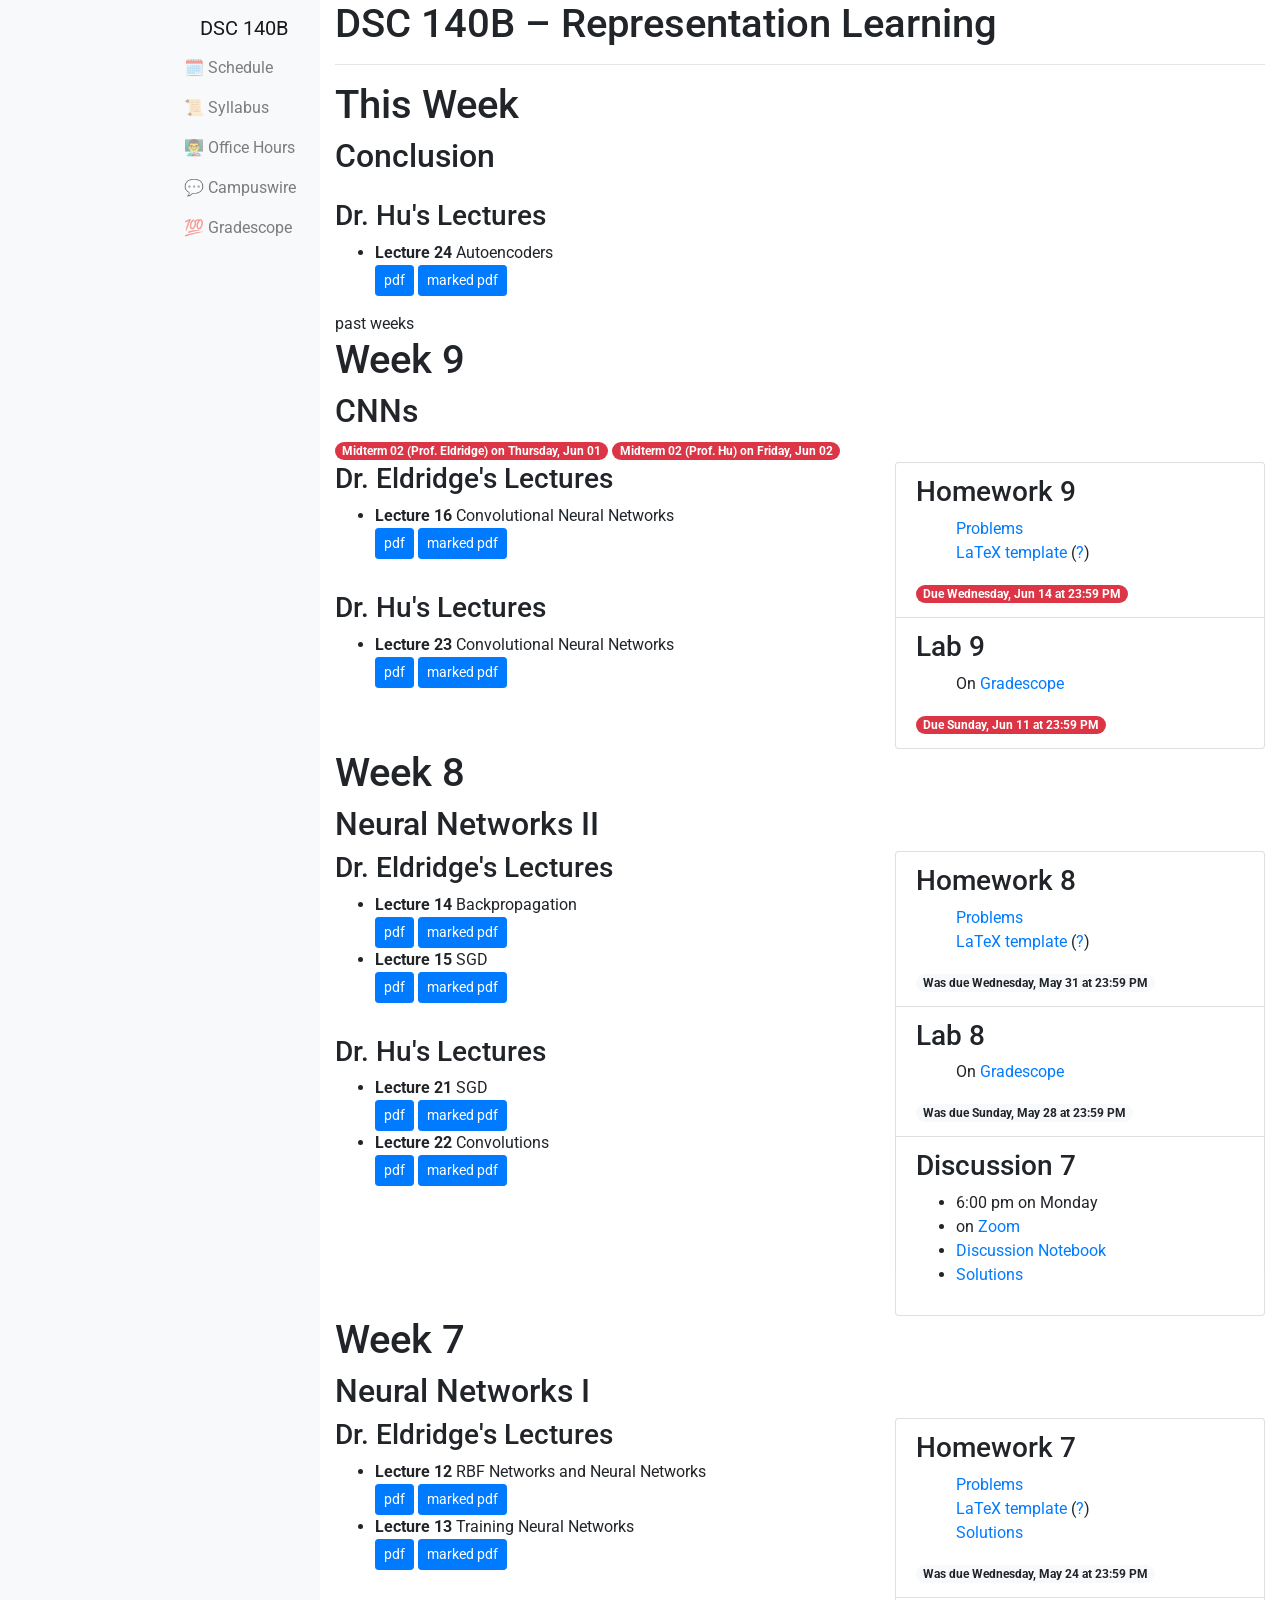
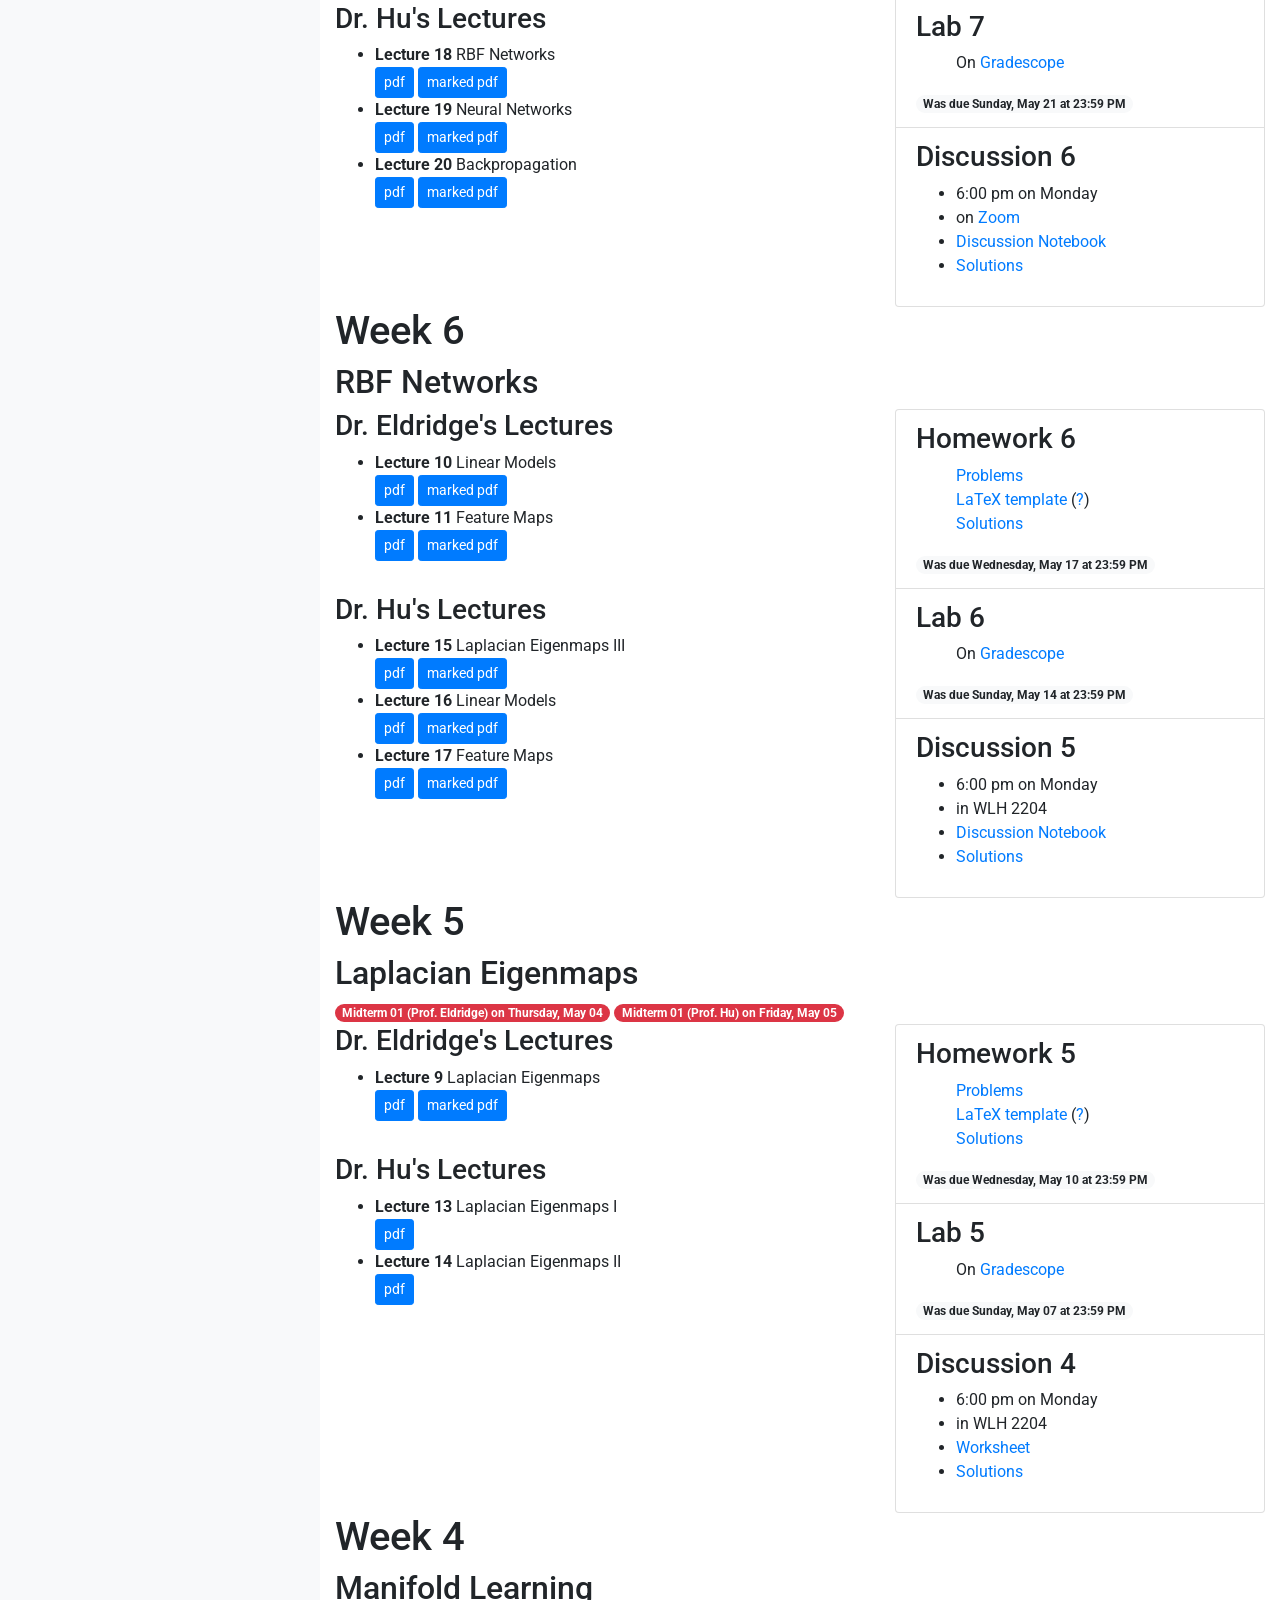
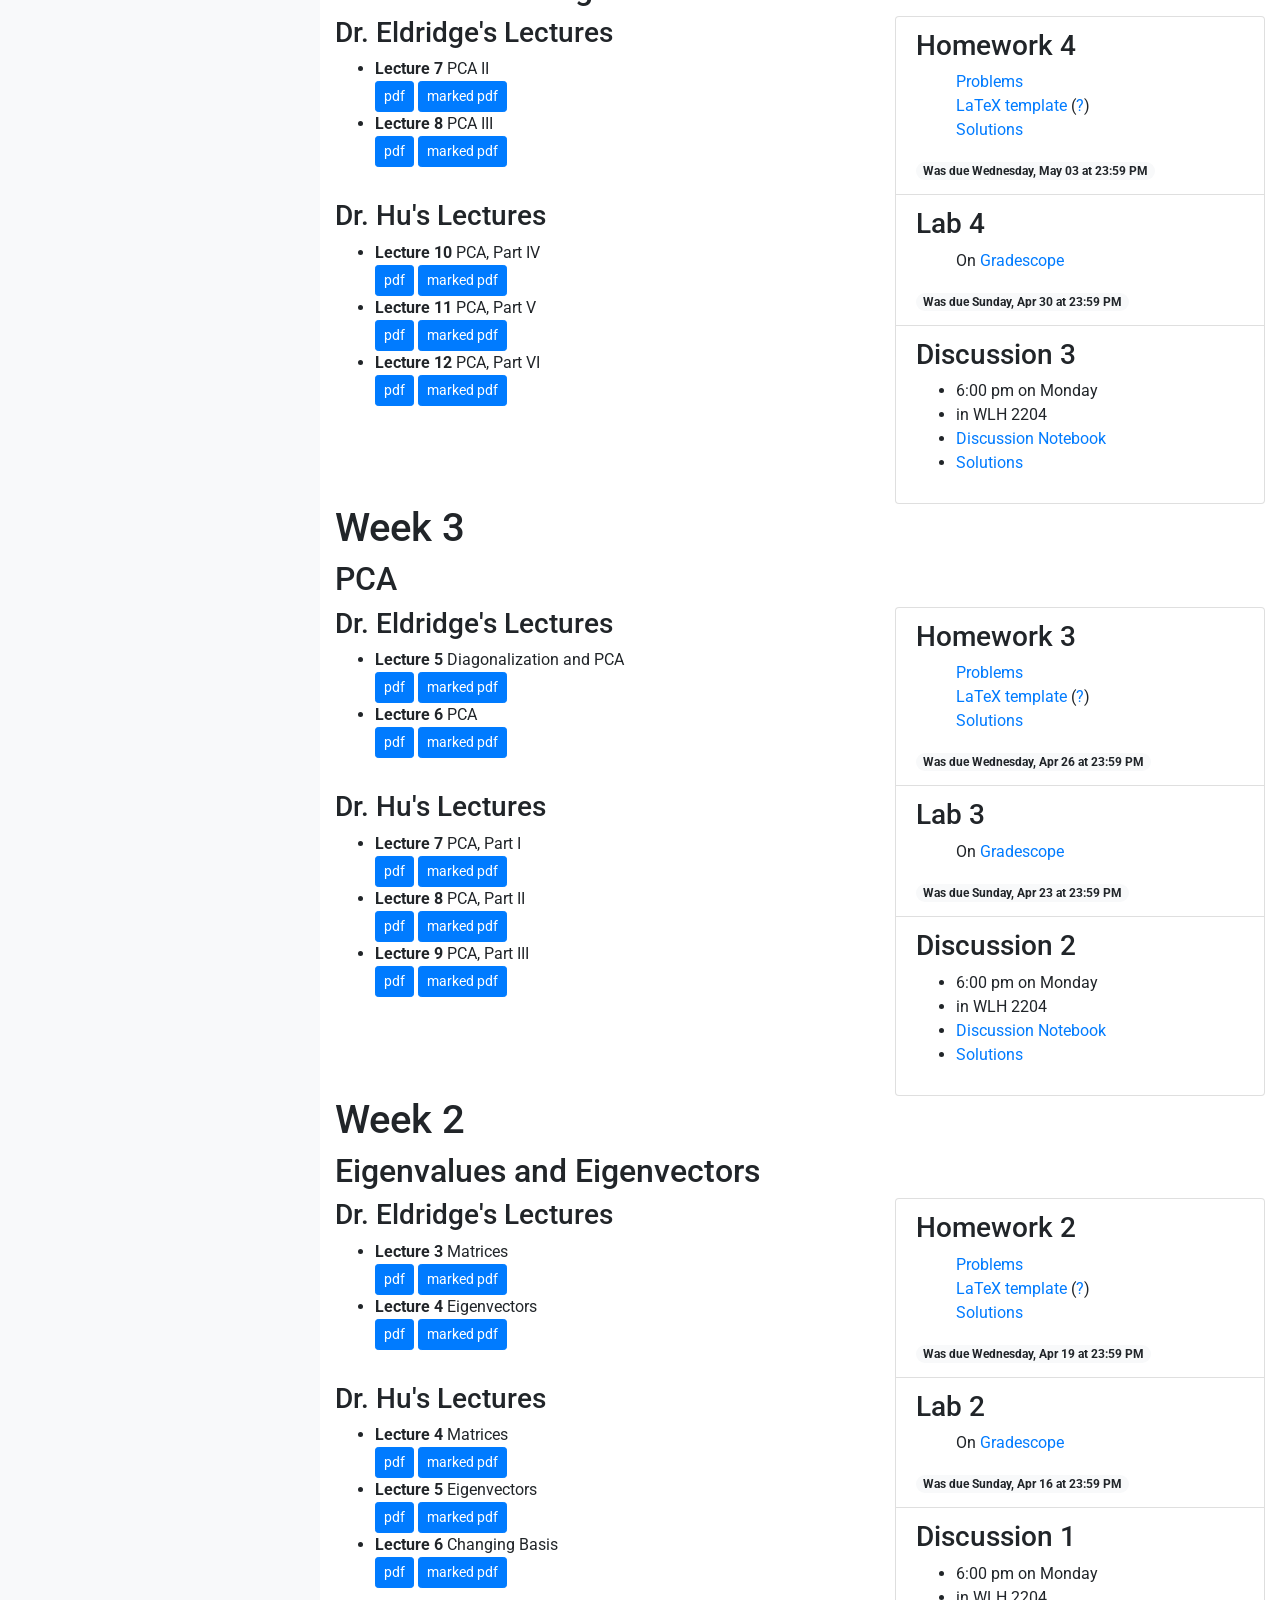
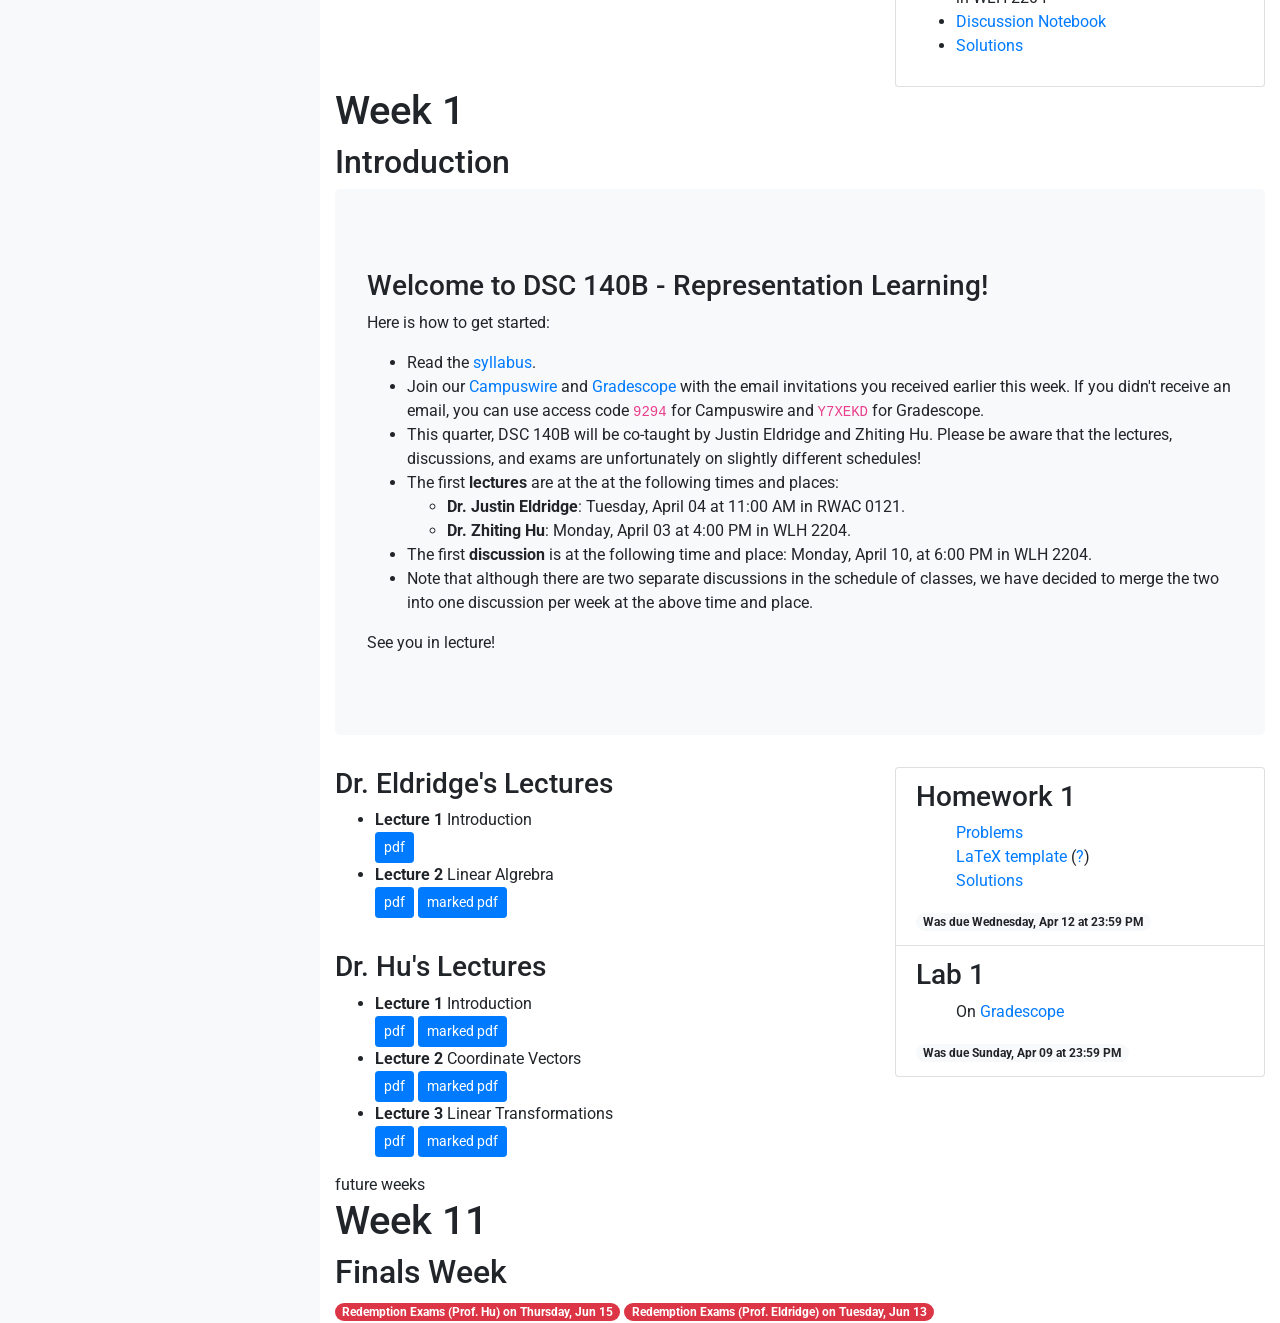
==== index.html @ 6f3003cf "automata commit" ====
<!doctype html>
<html lang="en">
    <head>
        <meta charset="utf-8">
        <meta name="viewport" content="width=device-width, initial-scale=1, shrink-to-fit=no">

        <!-- Do not cache this page -->
        <meta http-equiv="Cache-Control" content="no-cache, no-store, must-revalidate" />
        <meta http-equiv="Pragma" content="no-cache" />
        <meta http-equiv="Expires" content="0" />

        <!-- Bootstrap CSS -->
        <link rel="stylesheet" href="https://stackpath.bootstrapcdn.com/bootstrap/4.4.1/css/bootstrap.min.css" integrity="sha384-Vkoo8x4CGsO3+Hhxv8T/Q5PaXtkKtu6ug5TOeNV6gBiFeWPGFN9MuhOf23Q9Ifjh" crossorigin="anonymous">
        <link rel="stylesheet" href="./style/style.css">

        <!-- Optional JavaScript -->
        <script src="https://code.jquery.com/jquery-3.4.1.slim.min.js" integrity="sha384-J6qa4849blE2+poT4WnyKhv5vZF5SrPo0iEjwBvKU7imGFAV0wwj1yYfoRSJoZ+n" crossorigin="anonymous"></script>
        <script src="https://cdn.jsdelivr.net/npm/popper.js@1.16.0/dist/umd/popper.min.js" integrity="sha384-Q6E9RHvbIyZFJoft+2mJbHaEWldlvI9IOYy5n3zV9zzTtmI3UksdQRVvoxMfooAo" crossorigin="anonymous"></script>
        <script src="https://stackpath.bootstrapcdn.com/bootstrap/4.4.1/js/bootstrap.min.js" integrity="sha384-wfSDF2E50Y2D1uUdj0O3uMBJnjuUD4Ih7YwaYd1iqfktj0Uod8GCExl3Og8ifwB6" crossorigin="anonymous"></script>

        <!-- Emoji -->
        <link href="https://emoji-css.afeld.me/emoji.css" rel="stylesheet">

        <!-- Fonts -->
        <link href="https://fonts.googleapis.com/css?family=Be+Vietnam+Pro&display=swap" rel="stylesheet">
        <link href="https://fonts.googleapis.com/css2?family=Roboto:wght@400;500;700&display=swap" rel="stylesheet">

        <title>DSC 140B</title>
        </head>

        <body>
            <!-- responsive sidebar code comes from https://stackoverflow.com/a/48477019 -->
            <div class="container-fluid h-100">
                <div class="nav row wrapper min-vh-100 flex-column flex-sm-row">
                    <aside class="col-12 col-sm-3 p-0 bg-light flex-shrink-1">
                        <nav class="navbar navbar-expand-sm navbar-light bg-light align-items-end flex-sm-column flex-row">
                            <a class="navbar-brand" href="#"><i class="fa fa-bullseye fa-fw"></i>DSC 140B</a>
                            <a href class="navbar-toggler" data-toggle="collapse" data-target=".sidebar">
                                <span class="navbar-toggler-icon"></span>
                            </a>
                            <div class="collapse navbar-collapse sidebar">
                                <ul class="flex-column navbar-nav w-100 justify-content-between">
                                    
                                    <li class="nav-item">
                                        <a class="nav-link" href="./index.html"><span class="">🗓️ Schedule</span></a>
                                    </li>
                                    
                                    <li class="nav-item">
                                        <a class="nav-link" href="./syllabus.html"><span class="">📜 Syllabus</span></a>
                                    </li>
                                    
                                    <li class="nav-item">
                                        <a class="nav-link" href="./office_hours.html"><span class="">👨‍🏫️ Office Hours</span></a>
                                    </li>
                                    
                                    <li class="nav-item">
                                        <a class="nav-link" href="https://campuswire.com/c/G01DE4126"><span class="">💬 Campuswire</span></a>
                                    </li>
                                    
                                    <li class="nav-item">
                                        <a class="nav-link" href="https://www.gradescope.com/courses/528090"><span class="">💯 Gradescope</span></a>
                                    </li>
                                    
                                </ul>
                            </div>
                        </nav>
                    </aside>
                    <main class="col bg-faded main-content">

                        <div class="site-title">
                            <h1>DSC 140B &ndash; Representation Learning</h1>
                            <hr>
                        </div>


                        <div class="schedule">










    <div class="schedule-week ">
        <div class="schedule-week-title">
            <h1 class="schedule-week-title-number">

                This Week




            </h1>
            <h2 class="schedule-week-title-topic">Conclusion</h2>















        </div>






        <div class="row">
            <div class="col-md-7">






                <div style="padding-top: 1em">
                    <h3 class="schedule-week-component-title">
                        Dr. Hu's Lectures
                    </h3>
                    <ul class="schedule-lecture-resources">


    <li class="schedule-resource">
        <span>
            <b>Lecture 24</b>
            Autoencoders
        </span>

        <div>

              <a href="materials/lectures/schedules/mwf/24-autoencoders/slides.pdf">
                <button type="button" class="btn btn-primary btn-sm">pdf</button>
              </a>


              <a href="materials/lectures/schedules/mwf/24-autoencoders/marked.pdf">
                <button type="button" class="btn btn-primary btn-sm">marked pdf</button>
              </a>

        </div>
    </li>


                    </ul>
                </div>


            </div>
            <div class="col-md-5">
                <div class="list-group">



























                </div>
            </div>
        </div>


    </div>






            <div class="schedule-separator">
                past weeks
            </div>






    <div class="schedule-week ">
        <div class="schedule-week-title">
            <h1 class="schedule-week-title-number">

                Week 9




            </h1>
            <h2 class="schedule-week-title-topic">CNNs</h2>





            <div class="badge badge-pill badge-danger">
                Midterm 02 (Prof. Eldridge) on Thursday, Jun 01
            </div>









            <div class="badge badge-pill badge-danger">
                Midterm 02 (Prof. Hu) on Friday, Jun 02
            </div>



        </div>






        <div class="row">
            <div class="col-md-7">




                <div>
                    <h3 class="schedule-week-component-title">
                        Dr. Eldridge's Lectures
                    </h3>
                    <ul class="schedule-lecture-resources">


    <li class="schedule-resource">
        <span>
            <b>Lecture 16</b>
            Convolutional Neural Networks
        </span>

        <div>

              <a href="materials/lectures/schedules/tr/16-cnn/slides.pdf">
                <button type="button" class="btn btn-primary btn-sm">pdf</button>
              </a>


              <a href="materials/lectures/schedules/tr/16-cnn/marked.pdf">
                <button type="button" class="btn btn-primary btn-sm">marked pdf</button>
              </a>

        </div>
    </li>


                    </ul>
                </div>



                <div style="padding-top: 1em">
                    <h3 class="schedule-week-component-title">
                        Dr. Hu's Lectures
                    </h3>
                    <ul class="schedule-lecture-resources">


    <li class="schedule-resource">
        <span>
            <b>Lecture 23</b>
            Convolutional Neural Networks
        </span>

        <div>

              <a href="materials/lectures/schedules/mwf/23-cnn/slides.pdf">
                <button type="button" class="btn btn-primary btn-sm">pdf</button>
              </a>


              <a href="materials/lectures/schedules/mwf/23-cnn/marked.pdf">
                <button type="button" class="btn btn-primary btn-sm">marked pdf</button>
              </a>

        </div>
    </li>


                    </ul>
                </div>


            </div>
            <div class="col-md-5">
                <div class="list-group">






        <div class="list-group-item">
            <h3 class="schedule-week-component-title">
                Homework 9
            </h3>
            <div class="schedule-assignment-resources">
                <ul class="schedule-assignment-resources" style="list-style: none">













    <li class="schedule-resource">



                <a href=materials/homeworks/09-super_hw/homework.pdf>Problems</a>



    </li>
















    <li class="schedule-resource">



                <a href=materials/homeworks/09-super_hw/template.zip>LaTeX template</a>
(<a href="https://youtu.be/Dq9ldNPXrM0">?</a>)



    </li>






































                </ul>
            </div>

            <div class="badge badge-pill badge-danger">

                    Due

                Wednesday, Jun 14 at 23:59 PM
            </div>
        </div>









        <div class="list-group-item">
            <h3 class="schedule-week-component-title">
                Lab 9
            </h3>
            <div class="schedule-assignment-resources">
                <ul class="schedule-assignment-resources" style="list-style: none">








    <li class="schedule-resource">



                 On <a href="https://www.gradescope.com/courses/528090">Gradescope</a> 



    </li>




                </ul>
            </div>

            <div class="badge badge-pill badge-danger">

                    Due

                Sunday, Jun 11 at 23:59 PM
            </div>
        </div>














                </div>
            </div>
        </div>


    </div>











    <div class="schedule-week ">
        <div class="schedule-week-title">
            <h1 class="schedule-week-title-number">

                Week 8




            </h1>
            <h2 class="schedule-week-title-topic">Neural Networks II</h2>















        </div>






        <div class="row">
            <div class="col-md-7">




                <div>
                    <h3 class="schedule-week-component-title">
                        Dr. Eldridge's Lectures
                    </h3>
                    <ul class="schedule-lecture-resources">


    <li class="schedule-resource">
        <span>
            <b>Lecture 14</b>
            Backpropagation
        </span>

        <div>

              <a href="materials/lectures/schedules/tr/14-training_nns/slides.pdf">
                <button type="button" class="btn btn-primary btn-sm">pdf</button>
              </a>


              <a href="materials/lectures/schedules/tr/14-training_nns/marked.pdf">
                <button type="button" class="btn btn-primary btn-sm">marked pdf</button>
              </a>

        </div>
    </li>



    <li class="schedule-resource">
        <span>
            <b>Lecture 15</b>
            SGD
        </span>

        <div>

              <a href="materials/lectures/schedules/tr/15-sgd/slides.pdf">
                <button type="button" class="btn btn-primary btn-sm">pdf</button>
              </a>


              <a href="materials/lectures/schedules/tr/15-sgd/marked.pdf">
                <button type="button" class="btn btn-primary btn-sm">marked pdf</button>
              </a>

        </div>
    </li>


                    </ul>
                </div>



                <div style="padding-top: 1em">
                    <h3 class="schedule-week-component-title">
                        Dr. Hu's Lectures
                    </h3>
                    <ul class="schedule-lecture-resources">


    <li class="schedule-resource">
        <span>
            <b>Lecture 21</b>
            SGD
        </span>

        <div>

              <a href="materials/lectures/schedules/mwf/21-sgd/slides.pdf">
                <button type="button" class="btn btn-primary btn-sm">pdf</button>
              </a>


              <a href="materials/lectures/schedules/mwf/21-sgd/marked.pdf">
                <button type="button" class="btn btn-primary btn-sm">marked pdf</button>
              </a>

        </div>
    </li>



    <li class="schedule-resource">
        <span>
            <b>Lecture 22</b>
            Convolutions
        </span>

        <div>

              <a href="materials/lectures/schedules/mwf/22-convolutions/slides.pdf">
                <button type="button" class="btn btn-primary btn-sm">pdf</button>
              </a>


              <a href="materials/lectures/schedules/mwf/22-convolutions/marked.pdf">
                <button type="button" class="btn btn-primary btn-sm">marked pdf</button>
              </a>

        </div>
    </li>


                    </ul>
                </div>


            </div>
            <div class="col-md-5">
                <div class="list-group">






        <div class="list-group-item">
            <h3 class="schedule-week-component-title">
                Homework 8
            </h3>
            <div class="schedule-assignment-resources">
                <ul class="schedule-assignment-resources" style="list-style: none">













    <li class="schedule-resource">



                <a href=materials/homeworks/08-neural_networks-II/homework.pdf>Problems</a>



    </li>
















    <li class="schedule-resource">



                <a href=materials/homeworks/08-neural_networks-II/template.zip>LaTeX template</a>
(<a href="https://youtu.be/Dq9ldNPXrM0">?</a>)



    </li>






































                </ul>
            </div>

            <div class="badge badge-pill badge-light">

                    Was due

                Wednesday, May 31 at 23:59 PM
            </div>
        </div>









        <div class="list-group-item">
            <h3 class="schedule-week-component-title">
                Lab 8
            </h3>
            <div class="schedule-assignment-resources">
                <ul class="schedule-assignment-resources" style="list-style: none">








    <li class="schedule-resource">



                 On <a href="https://www.gradescope.com/courses/528090">Gradescope</a> 



    </li>




                </ul>
            </div>

            <div class="badge badge-pill badge-light">

                    Was due

                Sunday, May 28 at 23:59 PM
            </div>
        </div>











        <div class="list-group-item">
            <h3 class="schedule-week-component-title">
                Discussion 7
            </h3>
            <div class="schedule-discussion-resources">
                <ul class="schedule-discussion-resources">








    <li class="schedule-resource">



                6:00 pm on Monday



    </li>
















    <li class="schedule-resource">



                on <a href='https://ucsd.zoom.us/j/95925565456'>Zoom</a>



    </li>
















    <li class="schedule-resource">



                <a target="blank_" href="https://github.com/dsc-courses/dsc140b-2023-sp/blob/notebooks/discussions/07-tensorflow/notebook/discussion.ipynb">Discussion Notebook</a>



    </li>
















    <li class="schedule-resource">



                <a target="blank_" href="https://github.com/dsc-courses/dsc140b-2023-sp/blob/notebooks/discussions/07-tensorflow/solution-notebook/discussion.ipynb">Solutions</a>



    </li>






































                </ul>
            </div>
        </div>




                </div>
            </div>
        </div>


    </div>











    <div class="schedule-week ">
        <div class="schedule-week-title">
            <h1 class="schedule-week-title-number">

                Week 7




            </h1>
            <h2 class="schedule-week-title-topic">Neural Networks I</h2>















        </div>






        <div class="row">
            <div class="col-md-7">




                <div>
                    <h3 class="schedule-week-component-title">
                        Dr. Eldridge's Lectures
                    </h3>
                    <ul class="schedule-lecture-resources">


    <li class="schedule-resource">
        <span>
            <b>Lecture 12</b>
            RBF Networks and Neural Networks
        </span>

        <div>

              <a href="materials/lectures/schedules/tr/12-rbf_networks/slides.pdf">
                <button type="button" class="btn btn-primary btn-sm">pdf</button>
              </a>


              <a href="materials/lectures/schedules/tr/12-rbf_networks/marked.pdf">
                <button type="button" class="btn btn-primary btn-sm">marked pdf</button>
              </a>

        </div>
    </li>



    <li class="schedule-resource">
        <span>
            <b>Lecture 13</b>
            Training Neural Networks
        </span>

        <div>

              <a href="materials/lectures/schedules/tr/13-neural_networks/slides.pdf">
                <button type="button" class="btn btn-primary btn-sm">pdf</button>
              </a>


              <a href="materials/lectures/schedules/tr/13-neural_networks/marked.pdf">
                <button type="button" class="btn btn-primary btn-sm">marked pdf</button>
              </a>

        </div>
    </li>


                    </ul>
                </div>



                <div style="padding-top: 1em">
                    <h3 class="schedule-week-component-title">
                        Dr. Hu's Lectures
                    </h3>
                    <ul class="schedule-lecture-resources">


    <li class="schedule-resource">
        <span>
            <b>Lecture 18</b>
            RBF Networks
        </span>

        <div>

              <a href="materials/lectures/schedules/mwf/18-rbf_networks/slides.pdf">
                <button type="button" class="btn btn-primary btn-sm">pdf</button>
              </a>


              <a href="materials/lectures/schedules/mwf/18-rbf_networks/marked.pdf">
                <button type="button" class="btn btn-primary btn-sm">marked pdf</button>
              </a>

        </div>
    </li>



    <li class="schedule-resource">
        <span>
            <b>Lecture 19</b>
            Neural Networks
        </span>

        <div>

              <a href="materials/lectures/schedules/mwf/19-neural_networks/slides.pdf">
                <button type="button" class="btn btn-primary btn-sm">pdf</button>
              </a>


              <a href="materials/lectures/schedules/mwf/19-neural_networks/marked.pdf">
                <button type="button" class="btn btn-primary btn-sm">marked pdf</button>
              </a>

        </div>
    </li>



    <li class="schedule-resource">
        <span>
            <b>Lecture 20</b>
            Backpropagation
        </span>

        <div>

              <a href="materials/lectures/schedules/mwf/20-backprop/slides.pdf">
                <button type="button" class="btn btn-primary btn-sm">pdf</button>
              </a>


              <a href="materials/lectures/schedules/mwf/20-backprop/marked.pdf">
                <button type="button" class="btn btn-primary btn-sm">marked pdf</button>
              </a>

        </div>
    </li>


                    </ul>
                </div>


            </div>
            <div class="col-md-5">
                <div class="list-group">






        <div class="list-group-item">
            <h3 class="schedule-week-component-title">
                Homework 7
            </h3>
            <div class="schedule-assignment-resources">
                <ul class="schedule-assignment-resources" style="list-style: none">













    <li class="schedule-resource">



                <a href=materials/homeworks/07-neural_networks/homework.pdf>Problems</a>



    </li>
















    <li class="schedule-resource">



                <a href=materials/homeworks/07-neural_networks/template.zip>LaTeX template</a>
(<a href="https://youtu.be/Dq9ldNPXrM0">?</a>)



    </li>

































    <li class="schedule-resource">



                <a href=materials/homeworks/07-neural_networks/solution.pdf>Solutions</a>



    </li>




                </ul>
            </div>

            <div class="badge badge-pill badge-light">

                    Was due

                Wednesday, May 24 at 23:59 PM
            </div>
        </div>









        <div class="list-group-item">
            <h3 class="schedule-week-component-title">
                Lab 7
            </h3>
            <div class="schedule-assignment-resources">
                <ul class="schedule-assignment-resources" style="list-style: none">








    <li class="schedule-resource">



                 On <a href="https://www.gradescope.com/courses/528090">Gradescope</a> 



    </li>




                </ul>
            </div>

            <div class="badge badge-pill badge-light">

                    Was due

                Sunday, May 21 at 23:59 PM
            </div>
        </div>











        <div class="list-group-item">
            <h3 class="schedule-week-component-title">
                Discussion 6
            </h3>
            <div class="schedule-discussion-resources">
                <ul class="schedule-discussion-resources">








    <li class="schedule-resource">



                6:00 pm on Monday



    </li>
















    <li class="schedule-resource">



                on <a href='https://ucsd.zoom.us/j/95925565456'>Zoom</a>



    </li>
















    <li class="schedule-resource">



                <a target="blank_" href="https://github.com/dsc-courses/dsc140b-2023-sp/blob/notebooks/discussions/06-kmeans_rbf/notebook/discussion.ipynb">Discussion Notebook</a>



    </li>
















    <li class="schedule-resource">



                <a target="blank_" href="https://github.com/dsc-courses/dsc140b-2023-sp/blob/notebooks/discussions/06-kmeans_rbf/solution-notebook/discussion.ipynb">Solutions</a>



    </li>






































                </ul>
            </div>
        </div>




                </div>
            </div>
        </div>


    </div>











    <div class="schedule-week ">
        <div class="schedule-week-title">
            <h1 class="schedule-week-title-number">

                Week 6




            </h1>
            <h2 class="schedule-week-title-topic">RBF Networks</h2>















        </div>






        <div class="row">
            <div class="col-md-7">




                <div>
                    <h3 class="schedule-week-component-title">
                        Dr. Eldridge's Lectures
                    </h3>
                    <ul class="schedule-lecture-resources">


    <li class="schedule-resource">
        <span>
            <b>Lecture 10</b>
            Linear Models
        </span>

        <div>

              <a href="materials/lectures/schedules/tr/10-linear_models/slides.pdf">
                <button type="button" class="btn btn-primary btn-sm">pdf</button>
              </a>


              <a href="materials/lectures/schedules/tr/10-linear_models/marked.pdf">
                <button type="button" class="btn btn-primary btn-sm">marked pdf</button>
              </a>

        </div>
    </li>



    <li class="schedule-resource">
        <span>
            <b>Lecture 11</b>
            Feature Maps
        </span>

        <div>

              <a href="materials/lectures/schedules/tr/11-feature_maps/slides.pdf">
                <button type="button" class="btn btn-primary btn-sm">pdf</button>
              </a>


              <a href="materials/lectures/schedules/tr/11-feature_maps/marked.pdf">
                <button type="button" class="btn btn-primary btn-sm">marked pdf</button>
              </a>

        </div>
    </li>


                    </ul>
                </div>



                <div style="padding-top: 1em">
                    <h3 class="schedule-week-component-title">
                        Dr. Hu's Lectures
                    </h3>
                    <ul class="schedule-lecture-resources">


    <li class="schedule-resource">
        <span>
            <b>Lecture 15</b>
            Laplacian Eigenmaps III
        </span>

        <div>

              <a href="materials/lectures/schedules/mwf/15-laplacian_eigenmaps-III/slides.pdf">
                <button type="button" class="btn btn-primary btn-sm">pdf</button>
              </a>


              <a href="materials/lectures/schedules/mwf/15-laplacian_eigenmaps-III/marked.pdf">
                <button type="button" class="btn btn-primary btn-sm">marked pdf</button>
              </a>

        </div>
    </li>



    <li class="schedule-resource">
        <span>
            <b>Lecture 16</b>
            Linear Models
        </span>

        <div>

              <a href="materials/lectures/schedules/mwf/16-linear_models-I/slides.pdf">
                <button type="button" class="btn btn-primary btn-sm">pdf</button>
              </a>


              <a href="materials/lectures/schedules/mwf/16-linear_models-I/marked.pdf">
                <button type="button" class="btn btn-primary btn-sm">marked pdf</button>
              </a>

        </div>
    </li>



    <li class="schedule-resource">
        <span>
            <b>Lecture 17</b>
            Feature Maps
        </span>

        <div>

              <a href="materials/lectures/schedules/mwf/17-basis_functions/slides.pdf">
                <button type="button" class="btn btn-primary btn-sm">pdf</button>
              </a>


              <a href="materials/lectures/schedules/mwf/17-basis_functions/marked.pdf">
                <button type="button" class="btn btn-primary btn-sm">marked pdf</button>
              </a>

        </div>
    </li>


                    </ul>
                </div>


            </div>
            <div class="col-md-5">
                <div class="list-group">






        <div class="list-group-item">
            <h3 class="schedule-week-component-title">
                Homework 6
            </h3>
            <div class="schedule-assignment-resources">
                <ul class="schedule-assignment-resources" style="list-style: none">













    <li class="schedule-resource">



                <a href=materials/homeworks/06-basis_functions/homework.pdf>Problems</a>



    </li>
















    <li class="schedule-resource">



                <a href=materials/homeworks/06-basis_functions/template.zip>LaTeX template</a>
(<a href="https://youtu.be/Dq9ldNPXrM0">?</a>)



    </li>

































    <li class="schedule-resource">



                <a href=materials/homeworks/06-basis_functions/solution.pdf>Solutions</a>



    </li>




                </ul>
            </div>

            <div class="badge badge-pill badge-light">

                    Was due

                Wednesday, May 17 at 23:59 PM
            </div>
        </div>









        <div class="list-group-item">
            <h3 class="schedule-week-component-title">
                Lab 6
            </h3>
            <div class="schedule-assignment-resources">
                <ul class="schedule-assignment-resources" style="list-style: none">








    <li class="schedule-resource">



                 On <a href="https://www.gradescope.com/courses/528090">Gradescope</a> 



    </li>




                </ul>
            </div>

            <div class="badge badge-pill badge-light">

                    Was due

                Sunday, May 14 at 23:59 PM
            </div>
        </div>











        <div class="list-group-item">
            <h3 class="schedule-week-component-title">
                Discussion 5
            </h3>
            <div class="schedule-discussion-resources">
                <ul class="schedule-discussion-resources">








    <li class="schedule-resource">



                6:00 pm on Monday



    </li>
















    <li class="schedule-resource">


            in WLH 2204

    </li>
















    <li class="schedule-resource">



                <a target="blank_" href="https://github.com/dsc-courses/dsc140b-2023-sp/blob/notebooks/discussions/05-spectral_clustering/notebook/discussion.ipynb">Discussion Notebook</a>



    </li>
















    <li class="schedule-resource">



                <a target="blank_" href="https://github.com/dsc-courses/dsc140b-2023-sp/blob/notebooks/discussions/05-spectral_clustering/solution-notebook/discussion.ipynb">Solutions</a>



    </li>






































                </ul>
            </div>
        </div>




                </div>
            </div>
        </div>


    </div>











    <div class="schedule-week ">
        <div class="schedule-week-title">
            <h1 class="schedule-week-title-number">

                Week 5




            </h1>
            <h2 class="schedule-week-title-topic">Laplacian Eigenmaps</h2>



            <div class="badge badge-pill badge-danger">
                Midterm 01 (Prof. Eldridge) on Thursday, May 04
            </div>





            <div class="badge badge-pill badge-danger">
                Midterm 01 (Prof. Hu) on Friday, May 05
            </div>









        </div>






        <div class="row">
            <div class="col-md-7">




                <div>
                    <h3 class="schedule-week-component-title">
                        Dr. Eldridge's Lectures
                    </h3>
                    <ul class="schedule-lecture-resources">


    <li class="schedule-resource">
        <span>
            <b>Lecture 9</b>
            Laplacian Eigenmaps
        </span>

        <div>

              <a href="materials/lectures/schedules/tr/09-laplacian_eigenmaps/slides.pdf">
                <button type="button" class="btn btn-primary btn-sm">pdf</button>
              </a>


              <a href="materials/lectures/schedules/tr/09-laplacian_eigenmaps/marked.pdf">
                <button type="button" class="btn btn-primary btn-sm">marked pdf</button>
              </a>

        </div>
    </li>


                    </ul>
                </div>



                <div style="padding-top: 1em">
                    <h3 class="schedule-week-component-title">
                        Dr. Hu's Lectures
                    </h3>
                    <ul class="schedule-lecture-resources">


    <li class="schedule-resource">
        <span>
            <b>Lecture 13</b>
            Laplacian Eigenmaps I
        </span>

        <div>

              <a href="materials/lectures/schedules/mwf/13-laplacian_eigenmaps-I/slides.pdf">
                <button type="button" class="btn btn-primary btn-sm">pdf</button>
              </a>


        </div>
    </li>



    <li class="schedule-resource">
        <span>
            <b>Lecture 14</b>
            Laplacian Eigenmaps II
        </span>

        <div>

              <a href="materials/lectures/schedules/mwf/14-laplacian_eigenmaps-II/slides.pdf">
                <button type="button" class="btn btn-primary btn-sm">pdf</button>
              </a>


        </div>
    </li>


                    </ul>
                </div>


            </div>
            <div class="col-md-5">
                <div class="list-group">






        <div class="list-group-item">
            <h3 class="schedule-week-component-title">
                Homework 5
            </h3>
            <div class="schedule-assignment-resources">
                <ul class="schedule-assignment-resources" style="list-style: none">













    <li class="schedule-resource">



                <a href=materials/homeworks/05-eigenmaps/homework.pdf>Problems</a>



    </li>
















    <li class="schedule-resource">



                <a href=materials/homeworks/05-eigenmaps/template.zip>LaTeX template</a>
(<a href="https://youtu.be/Dq9ldNPXrM0">?</a>)



    </li>

































    <li class="schedule-resource">



                <a href=materials/homeworks/05-eigenmaps/solution.pdf>Solutions</a>



    </li>




                </ul>
            </div>

            <div class="badge badge-pill badge-light">

                    Was due

                Wednesday, May 10 at 23:59 PM
            </div>
        </div>









        <div class="list-group-item">
            <h3 class="schedule-week-component-title">
                Lab 5
            </h3>
            <div class="schedule-assignment-resources">
                <ul class="schedule-assignment-resources" style="list-style: none">








    <li class="schedule-resource">



                 On <a href="https://www.gradescope.com/courses/528090">Gradescope</a> 



    </li>




                </ul>
            </div>

            <div class="badge badge-pill badge-light">

                    Was due

                Sunday, May 07 at 23:59 PM
            </div>
        </div>











        <div class="list-group-item">
            <h3 class="schedule-week-component-title">
                Discussion 4
            </h3>
            <div class="schedule-discussion-resources">
                <ul class="schedule-discussion-resources">








    <li class="schedule-resource">



                6:00 pm on Monday



    </li>
















    <li class="schedule-resource">


            in WLH 2204

    </li>


















































    <li class="schedule-resource">



                <a href=materials/discussions/04-midterm_review/worksheet.pdf>Worksheet</a>



    </li>
















    <li class="schedule-resource">



                <a href=materials/discussions/04-midterm_review/solution-worksheet.pdf>Solutions</a>



    </li>




                </ul>
            </div>
        </div>




                </div>
            </div>
        </div>


    </div>











    <div class="schedule-week ">
        <div class="schedule-week-title">
            <h1 class="schedule-week-title-number">

                Week 4




            </h1>
            <h2 class="schedule-week-title-topic">Manifold Learning</h2>















        </div>






        <div class="row">
            <div class="col-md-7">




                <div>
                    <h3 class="schedule-week-component-title">
                        Dr. Eldridge's Lectures
                    </h3>
                    <ul class="schedule-lecture-resources">


    <li class="schedule-resource">
        <span>
            <b>Lecture 7</b>
            PCA II
        </span>

        <div>

              <a href="materials/lectures/schedules/tr/07-pca-II/slides.pdf">
                <button type="button" class="btn btn-primary btn-sm">pdf</button>
              </a>


              <a href="materials/lectures/schedules/tr/07-pca-II/marked.pdf">
                <button type="button" class="btn btn-primary btn-sm">marked pdf</button>
              </a>

        </div>
    </li>



    <li class="schedule-resource">
        <span>
            <b>Lecture 8</b>
            PCA III
        </span>

        <div>

              <a href="materials/lectures/schedules/tr/08-pca-III/slides.pdf">
                <button type="button" class="btn btn-primary btn-sm">pdf</button>
              </a>


              <a href="materials/lectures/schedules/tr/08-pca-III/marked.pdf">
                <button type="button" class="btn btn-primary btn-sm">marked pdf</button>
              </a>

        </div>
    </li>


                    </ul>
                </div>



                <div style="padding-top: 1em">
                    <h3 class="schedule-week-component-title">
                        Dr. Hu's Lectures
                    </h3>
                    <ul class="schedule-lecture-resources">


    <li class="schedule-resource">
        <span>
            <b>Lecture 10</b>
            PCA, Part IV
        </span>

        <div>

              <a href="materials/lectures/schedules/mwf/10-pca-IV/slides.pdf">
                <button type="button" class="btn btn-primary btn-sm">pdf</button>
              </a>


              <a href="materials/lectures/schedules/mwf/10-pca-IV/marked.pdf">
                <button type="button" class="btn btn-primary btn-sm">marked pdf</button>
              </a>

        </div>
    </li>



    <li class="schedule-resource">
        <span>
            <b>Lecture 11</b>
            PCA, Part V
        </span>

        <div>

              <a href="materials/lectures/schedules/mwf/11-pca-V/slides.pdf">
                <button type="button" class="btn btn-primary btn-sm">pdf</button>
              </a>


              <a href="materials/lectures/schedules/mwf/11-pca-V/marked.pdf">
                <button type="button" class="btn btn-primary btn-sm">marked pdf</button>
              </a>

        </div>
    </li>



    <li class="schedule-resource">
        <span>
            <b>Lecture 12</b>
            PCA, Part VI
        </span>

        <div>

              <a href="materials/lectures/schedules/mwf/12-pca-VI/slides.pdf">
                <button type="button" class="btn btn-primary btn-sm">pdf</button>
              </a>


              <a href="materials/lectures/schedules/mwf/12-pca-VI/marked.pdf">
                <button type="button" class="btn btn-primary btn-sm">marked pdf</button>
              </a>

        </div>
    </li>


                    </ul>
                </div>


            </div>
            <div class="col-md-5">
                <div class="list-group">






        <div class="list-group-item">
            <h3 class="schedule-week-component-title">
                Homework 4
            </h3>
            <div class="schedule-assignment-resources">
                <ul class="schedule-assignment-resources" style="list-style: none">













    <li class="schedule-resource">



                <a href=materials/homeworks/04-pca-II/homework.pdf>Problems</a>



    </li>
















    <li class="schedule-resource">



                <a href=materials/homeworks/04-pca-II/template.zip>LaTeX template</a>
(<a href="https://youtu.be/Dq9ldNPXrM0">?</a>)



    </li>

































    <li class="schedule-resource">



                <a href=materials/homeworks/04-pca-II/solution.pdf>Solutions</a>



    </li>




                </ul>
            </div>

            <div class="badge badge-pill badge-light">

                    Was due

                Wednesday, May 03 at 23:59 PM
            </div>
        </div>









        <div class="list-group-item">
            <h3 class="schedule-week-component-title">
                Lab 4
            </h3>
            <div class="schedule-assignment-resources">
                <ul class="schedule-assignment-resources" style="list-style: none">








    <li class="schedule-resource">



                 On <a href="https://www.gradescope.com/courses/528090">Gradescope</a> 



    </li>




                </ul>
            </div>

            <div class="badge badge-pill badge-light">

                    Was due

                Sunday, Apr 30 at 23:59 PM
            </div>
        </div>











        <div class="list-group-item">
            <h3 class="schedule-week-component-title">
                Discussion 3
            </h3>
            <div class="schedule-discussion-resources">
                <ul class="schedule-discussion-resources">








    <li class="schedule-resource">



                6:00 pm on Monday



    </li>
















    <li class="schedule-resource">


            in WLH 2204

    </li>
















    <li class="schedule-resource">



                <a target="blank_" href="https://github.com/dsc-courses/dsc140b-2023-sp/blob/notebooks/discussions/03-pca/notebook/discussion.ipynb">Discussion Notebook</a>



    </li>
















    <li class="schedule-resource">



                <a target="blank_" href="https://github.com/dsc-courses/dsc140b-2023-sp/blob/notebooks/discussions/03-pca/solution-notebook/discussion.ipynb">Solutions</a>



    </li>






































                </ul>
            </div>
        </div>




                </div>
            </div>
        </div>


    </div>











    <div class="schedule-week ">
        <div class="schedule-week-title">
            <h1 class="schedule-week-title-number">

                Week 3




            </h1>
            <h2 class="schedule-week-title-topic">PCA</h2>















        </div>






        <div class="row">
            <div class="col-md-7">




                <div>
                    <h3 class="schedule-week-component-title">
                        Dr. Eldridge's Lectures
                    </h3>
                    <ul class="schedule-lecture-resources">


    <li class="schedule-resource">
        <span>
            <b>Lecture 5</b>
            Diagonalization and PCA
        </span>

        <div>

              <a href="materials/lectures/schedules/tr/05-linear_algebra-IV/slides.pdf">
                <button type="button" class="btn btn-primary btn-sm">pdf</button>
              </a>


              <a href="materials/lectures/schedules/tr/05-linear_algebra-IV/marked.pdf">
                <button type="button" class="btn btn-primary btn-sm">marked pdf</button>
              </a>

        </div>
    </li>



    <li class="schedule-resource">
        <span>
            <b>Lecture 6</b>
            PCA
        </span>

        <div>

              <a href="materials/lectures/schedules/tr/06-pca-I/slides.pdf">
                <button type="button" class="btn btn-primary btn-sm">pdf</button>
              </a>


              <a href="materials/lectures/schedules/tr/06-pca-I/marked.pdf">
                <button type="button" class="btn btn-primary btn-sm">marked pdf</button>
              </a>

        </div>
    </li>


                    </ul>
                </div>



                <div style="padding-top: 1em">
                    <h3 class="schedule-week-component-title">
                        Dr. Hu's Lectures
                    </h3>
                    <ul class="schedule-lecture-resources">


    <li class="schedule-resource">
        <span>
            <b>Lecture 7</b>
            PCA, Part I
        </span>

        <div>

              <a href="materials/lectures/schedules/mwf/07-pca-I/slides.pdf">
                <button type="button" class="btn btn-primary btn-sm">pdf</button>
              </a>


              <a href="materials/lectures/schedules/mwf/07-pca-I/marked.pdf">
                <button type="button" class="btn btn-primary btn-sm">marked pdf</button>
              </a>

        </div>
    </li>



    <li class="schedule-resource">
        <span>
            <b>Lecture 8</b>
            PCA, Part II
        </span>

        <div>

              <a href="materials/lectures/schedules/mwf/08-pca-II/slides.pdf">
                <button type="button" class="btn btn-primary btn-sm">pdf</button>
              </a>


              <a href="materials/lectures/schedules/mwf/08-pca-II/marked.pdf">
                <button type="button" class="btn btn-primary btn-sm">marked pdf</button>
              </a>

        </div>
    </li>



    <li class="schedule-resource">
        <span>
            <b>Lecture 9</b>
            PCA, Part III
        </span>

        <div>

              <a href="materials/lectures/schedules/mwf/09-pca-III/slides.pdf">
                <button type="button" class="btn btn-primary btn-sm">pdf</button>
              </a>


              <a href="materials/lectures/schedules/mwf/09-pca-III/marked.pdf">
                <button type="button" class="btn btn-primary btn-sm">marked pdf</button>
              </a>

        </div>
    </li>


                    </ul>
                </div>


            </div>
            <div class="col-md-5">
                <div class="list-group">






        <div class="list-group-item">
            <h3 class="schedule-week-component-title">
                Homework 3
            </h3>
            <div class="schedule-assignment-resources">
                <ul class="schedule-assignment-resources" style="list-style: none">













    <li class="schedule-resource">



                <a href=materials/homeworks/03-pca-I/homework.pdf>Problems</a>



    </li>
















    <li class="schedule-resource">



                <a href=materials/homeworks/03-pca-I/template.zip>LaTeX template</a>
(<a href="https://youtu.be/Dq9ldNPXrM0">?</a>)



    </li>

































    <li class="schedule-resource">



                <a href=materials/homeworks/03-pca-I/solution.pdf>Solutions</a>



    </li>




                </ul>
            </div>

            <div class="badge badge-pill badge-light">

                    Was due

                Wednesday, Apr 26 at 23:59 PM
            </div>
        </div>









        <div class="list-group-item">
            <h3 class="schedule-week-component-title">
                Lab 3
            </h3>
            <div class="schedule-assignment-resources">
                <ul class="schedule-assignment-resources" style="list-style: none">








    <li class="schedule-resource">



                 On <a href="https://www.gradescope.com/courses/528090">Gradescope</a> 



    </li>




                </ul>
            </div>

            <div class="badge badge-pill badge-light">

                    Was due

                Sunday, Apr 23 at 23:59 PM
            </div>
        </div>











        <div class="list-group-item">
            <h3 class="schedule-week-component-title">
                Discussion 2
            </h3>
            <div class="schedule-discussion-resources">
                <ul class="schedule-discussion-resources">








    <li class="schedule-resource">



                6:00 pm on Monday



    </li>
















    <li class="schedule-resource">


            in WLH 2204

    </li>
















    <li class="schedule-resource">



                <a target="blank_" href="https://github.com/dsc-courses/dsc140b-2023-sp/blob/notebooks/discussions/02-eigenvectors/notebook/discussion.ipynb">Discussion Notebook</a>



    </li>
















    <li class="schedule-resource">



                <a target="blank_" href="https://github.com/dsc-courses/dsc140b-2023-sp/blob/notebooks/discussions/02-eigenvectors/solution-notebook/discussion.ipynb">Solutions</a>



    </li>






































                </ul>
            </div>
        </div>




                </div>
            </div>
        </div>


    </div>











    <div class="schedule-week ">
        <div class="schedule-week-title">
            <h1 class="schedule-week-title-number">

                Week 2




            </h1>
            <h2 class="schedule-week-title-topic">Eigenvalues and Eigenvectors</h2>















        </div>






        <div class="row">
            <div class="col-md-7">




                <div>
                    <h3 class="schedule-week-component-title">
                        Dr. Eldridge's Lectures
                    </h3>
                    <ul class="schedule-lecture-resources">


    <li class="schedule-resource">
        <span>
            <b>Lecture 3</b>
            Matrices
        </span>

        <div>

              <a href="materials/lectures/schedules/tr/03-linear_algebra-II/slides.pdf">
                <button type="button" class="btn btn-primary btn-sm">pdf</button>
              </a>


              <a href="materials/lectures/schedules/tr/03-linear_algebra-II/marked.pdf">
                <button type="button" class="btn btn-primary btn-sm">marked pdf</button>
              </a>

        </div>
    </li>



    <li class="schedule-resource">
        <span>
            <b>Lecture 4</b>
            Eigenvectors
        </span>

        <div>

              <a href="materials/lectures/schedules/tr/04-linear_algebra-III/slides.pdf">
                <button type="button" class="btn btn-primary btn-sm">pdf</button>
              </a>


              <a href="materials/lectures/schedules/tr/04-linear_algebra-III/marked.pdf">
                <button type="button" class="btn btn-primary btn-sm">marked pdf</button>
              </a>

        </div>
    </li>


                    </ul>
                </div>



                <div style="padding-top: 1em">
                    <h3 class="schedule-week-component-title">
                        Dr. Hu's Lectures
                    </h3>
                    <ul class="schedule-lecture-resources">


    <li class="schedule-resource">
        <span>
            <b>Lecture 4</b>
            Matrices
        </span>

        <div>

              <a href="materials/lectures/schedules/mwf/04-matrices/slides.pdf">
                <button type="button" class="btn btn-primary btn-sm">pdf</button>
              </a>


              <a href="materials/lectures/schedules/mwf/04-matrices/marked.pdf">
                <button type="button" class="btn btn-primary btn-sm">marked pdf</button>
              </a>

        </div>
    </li>



    <li class="schedule-resource">
        <span>
            <b>Lecture 5</b>
            Eigenvectors
        </span>

        <div>

              <a href="materials/lectures/schedules/mwf/05-eigenvectors/slides.pdf">
                <button type="button" class="btn btn-primary btn-sm">pdf</button>
              </a>


              <a href="materials/lectures/schedules/mwf/05-eigenvectors/marked.pdf">
                <button type="button" class="btn btn-primary btn-sm">marked pdf</button>
              </a>

        </div>
    </li>



    <li class="schedule-resource">
        <span>
            <b>Lecture 6</b>
            Changing Basis
        </span>

        <div>

              <a href="materials/lectures/schedules/mwf/06-change_of_basis/slides.pdf">
                <button type="button" class="btn btn-primary btn-sm">pdf</button>
              </a>


              <a href="materials/lectures/schedules/mwf/06-change_of_basis/marked.pdf">
                <button type="button" class="btn btn-primary btn-sm">marked pdf</button>
              </a>

        </div>
    </li>


                    </ul>
                </div>


            </div>
            <div class="col-md-5">
                <div class="list-group">






        <div class="list-group-item">
            <h3 class="schedule-week-component-title">
                Homework 2
            </h3>
            <div class="schedule-assignment-resources">
                <ul class="schedule-assignment-resources" style="list-style: none">













    <li class="schedule-resource">



                <a href=materials/homeworks/02-matrices_and_eigenvectors/homework.pdf>Problems</a>



    </li>
















    <li class="schedule-resource">



                <a href=materials/homeworks/02-matrices_and_eigenvectors/template.zip>LaTeX template</a>
(<a href="https://youtu.be/Dq9ldNPXrM0">?</a>)



    </li>

































    <li class="schedule-resource">



                <a href=materials/homeworks/02-matrices_and_eigenvectors/solution.pdf>Solutions</a>



    </li>




                </ul>
            </div>

            <div class="badge badge-pill badge-light">

                    Was due

                Wednesday, Apr 19 at 23:59 PM
            </div>
        </div>









        <div class="list-group-item">
            <h3 class="schedule-week-component-title">
                Lab 2
            </h3>
            <div class="schedule-assignment-resources">
                <ul class="schedule-assignment-resources" style="list-style: none">








    <li class="schedule-resource">



                 On <a href="https://www.gradescope.com/courses/528090">Gradescope</a> 



    </li>




                </ul>
            </div>

            <div class="badge badge-pill badge-light">

                    Was due

                Sunday, Apr 16 at 23:59 PM
            </div>
        </div>











        <div class="list-group-item">
            <h3 class="schedule-week-component-title">
                Discussion 1
            </h3>
            <div class="schedule-discussion-resources">
                <ul class="schedule-discussion-resources">








    <li class="schedule-resource">



                6:00 pm on Monday



    </li>
















    <li class="schedule-resource">


            in WLH 2204

    </li>
















    <li class="schedule-resource">



                <a target="blank_" href="https://github.com/dsc-courses/dsc140b-2023-sp/blob/notebooks/discussions/01-linear_algebra/notebook/discussion.ipynb">Discussion Notebook</a>



    </li>
















    <li class="schedule-resource">



                <a target="blank_" href="https://github.com/dsc-courses/dsc140b-2023-sp/blob/notebooks/discussions/01-linear_algebra/solution-notebook/discussion.ipynb">Solutions</a>



    </li>






































                </ul>
            </div>
        </div>




                </div>
            </div>
        </div>


    </div>











    <div class="schedule-week ">
        <div class="schedule-week-title">
            <h1 class="schedule-week-title-number">

                Week 1




            </h1>
            <h2 class="schedule-week-title-topic">Introduction</h2>















        </div>






        <div class="jumbotron schedule-announcement bg-light">
            <p><h3>Welcome to DSC 140B - Representation Learning!</h3>
<p>Here is how to get started:</p>
<ul>
<li>Read the <a href="./syllabus.html">syllabus</a>.</li>
<li>Join our 
  <a href="https://campuswire.com/c/G01DE4126">Campuswire</a>
  and 
  <a href="https://www.gradescope.com/courses/528090">Gradescope</a> 
  with the email invitations you received earlier this week. If
  you didn't receive an email, you can use access code
  <code>9294</code> for Campuswire and
  <code>Y7XEKD</code> for Gradescope.</li>
<li>This quarter, DSC 140B will be co-taught by Justin Eldridge and
  Zhiting Hu. Please be aware that the lectures, discussions, and
  exams are unfortunately on slightly different schedules!</li>
<li>The first <strong>lectures</strong> are at the
  at the following times and places:<ul>
<li><strong>Dr. Justin Eldridge</strong>:
      Tuesday, April 04
      at
      11:00 AM
      in
      RWAC 0121.</li>
<li><strong>Dr. Zhiting Hu</strong>:
      Monday, April 03
      at
      4:00 PM
      in
      WLH 2204.</li>
</ul>
</li>
<li>The first <strong>discussion</strong> is
  at the following time and place:
  Monday, April 10,
  at
  6:00 PM
  in
  WLH 2204.</li>
<li>Note that although there are two separate discussions in the schedule of classes,
  we have decided to merge the two into one discussion per week at the above time and place.</li>
</ul>
<p>See you in lecture!</p></p>
        </div>




        <div class="row">
            <div class="col-md-7">




                <div>
                    <h3 class="schedule-week-component-title">
                        Dr. Eldridge's Lectures
                    </h3>
                    <ul class="schedule-lecture-resources">


    <li class="schedule-resource">
        <span>
            <b>Lecture 1</b>
            Introduction
        </span>

        <div>

              <a href="materials/lectures/schedules/tr/01-intro/slides.pdf">
                <button type="button" class="btn btn-primary btn-sm">pdf</button>
              </a>


        </div>
    </li>



    <li class="schedule-resource">
        <span>
            <b>Lecture 2</b>
            Linear Algrebra
        </span>

        <div>

              <a href="materials/lectures/schedules/tr/02-linear_algebra-I/slides.pdf">
                <button type="button" class="btn btn-primary btn-sm">pdf</button>
              </a>


              <a href="materials/lectures/schedules/tr/02-linear_algebra-I/marked.pdf">
                <button type="button" class="btn btn-primary btn-sm">marked pdf</button>
              </a>

        </div>
    </li>


                    </ul>
                </div>



                <div style="padding-top: 1em">
                    <h3 class="schedule-week-component-title">
                        Dr. Hu's Lectures
                    </h3>
                    <ul class="schedule-lecture-resources">


    <li class="schedule-resource">
        <span>
            <b>Lecture 1</b>
            Introduction
        </span>

        <div>

              <a href="materials/lectures/schedules/mwf/01-intro/slides.pdf">
                <button type="button" class="btn btn-primary btn-sm">pdf</button>
              </a>


              <a href="materials/lectures/schedules/mwf/01-intro/marked.pdf">
                <button type="button" class="btn btn-primary btn-sm">marked pdf</button>
              </a>

        </div>
    </li>



    <li class="schedule-resource">
        <span>
            <b>Lecture 2</b>
            Coordinate Vectors
        </span>

        <div>

              <a href="materials/lectures/schedules/mwf/02-coordinate_vectors/slides.pdf">
                <button type="button" class="btn btn-primary btn-sm">pdf</button>
              </a>


              <a href="materials/lectures/schedules/mwf/02-coordinate_vectors/marked.pdf">
                <button type="button" class="btn btn-primary btn-sm">marked pdf</button>
              </a>

        </div>
    </li>



    <li class="schedule-resource">
        <span>
            <b>Lecture 3</b>
            Linear Transformations
        </span>

        <div>

              <a href="materials/lectures/schedules/mwf/03-linear_transformations/slides.pdf">
                <button type="button" class="btn btn-primary btn-sm">pdf</button>
              </a>


              <a href="materials/lectures/schedules/mwf/03-linear_transformations/marked.pdf">
                <button type="button" class="btn btn-primary btn-sm">marked pdf</button>
              </a>

        </div>
    </li>


                    </ul>
                </div>


            </div>
            <div class="col-md-5">
                <div class="list-group">






        <div class="list-group-item">
            <h3 class="schedule-week-component-title">
                Homework 1
            </h3>
            <div class="schedule-assignment-resources">
                <ul class="schedule-assignment-resources" style="list-style: none">













    <li class="schedule-resource">



                <a href=materials/homeworks/01-linear_transformations/homework.pdf>Problems</a>



    </li>
















    <li class="schedule-resource">



                <a href=materials/homeworks/01-linear_transformations/template.zip>LaTeX template</a>
(<a href="https://youtu.be/Dq9ldNPXrM0">?</a>)



    </li>

































    <li class="schedule-resource">



                <a href=materials/homeworks/01-linear_transformations/solution.pdf>Solutions</a>



    </li>




                </ul>
            </div>

            <div class="badge badge-pill badge-light">

                    Was due

                Wednesday, Apr 12 at 23:59 PM
            </div>
        </div>









        <div class="list-group-item">
            <h3 class="schedule-week-component-title">
                Lab 1
            </h3>
            <div class="schedule-assignment-resources">
                <ul class="schedule-assignment-resources" style="list-style: none">








    <li class="schedule-resource">



                 On <a href="https://www.gradescope.com/courses/528090">Gradescope</a> 



    </li>




                </ul>
            </div>

            <div class="badge badge-pill badge-light">

                    Was due

                Sunday, Apr 09 at 23:59 PM
            </div>
        </div>














                </div>
            </div>
        </div>


    </div>




            <div class="schedule-separator">
                future weeks
            </div>








    <div class="schedule-week schedule-week-future">
        <div class="schedule-week-title">
            <h1 class="schedule-week-title-number">

                Week 11





            </h1>
            <h2 class="schedule-week-title-topic">Finals Week</h2>









            <div class="badge badge-pill badge-danger">
                Redemption Exams (Prof. Hu) on Thursday, Jun 15
            </div>



            <div class="badge badge-pill badge-danger">
                Redemption Exams (Prof. Eldridge) on Tuesday, Jun 13
            </div>





        </div>







    </div>


</div>
                    </main>
                </div>
            </div>
        </body>
</html>
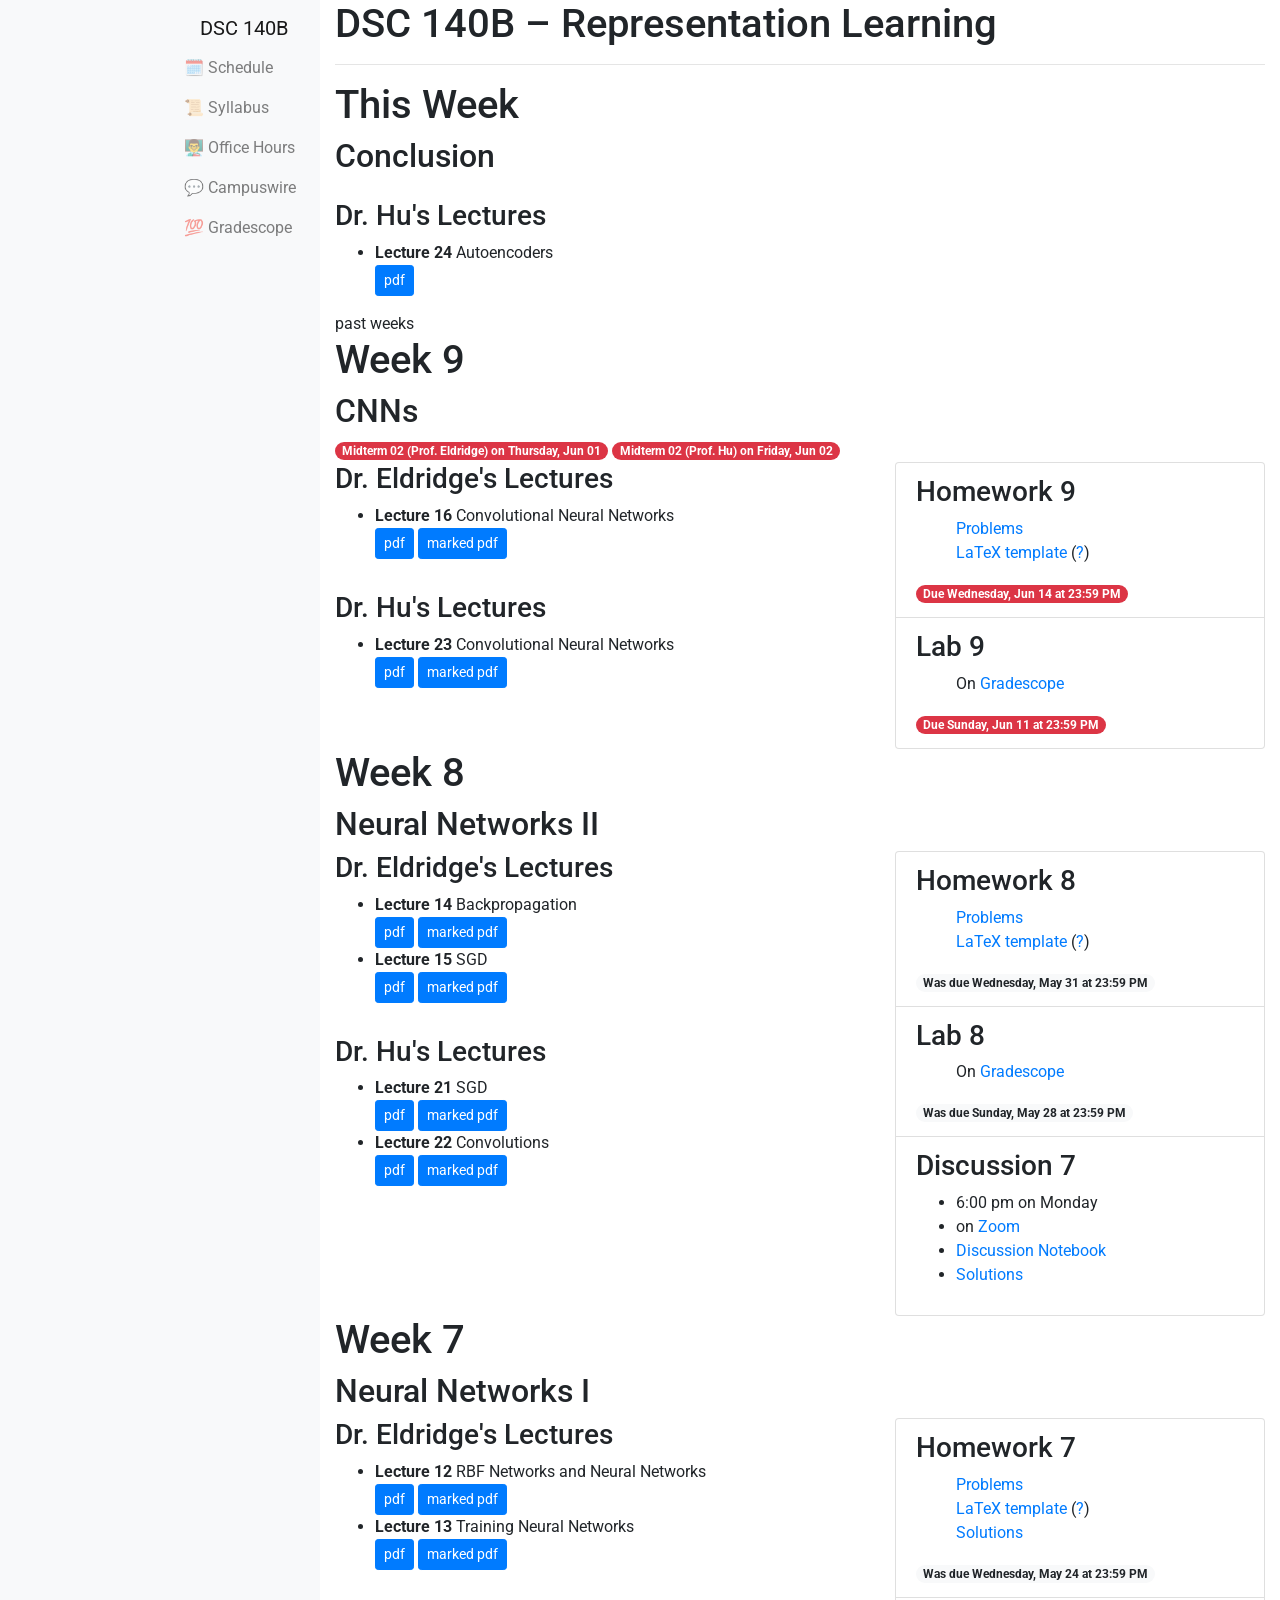
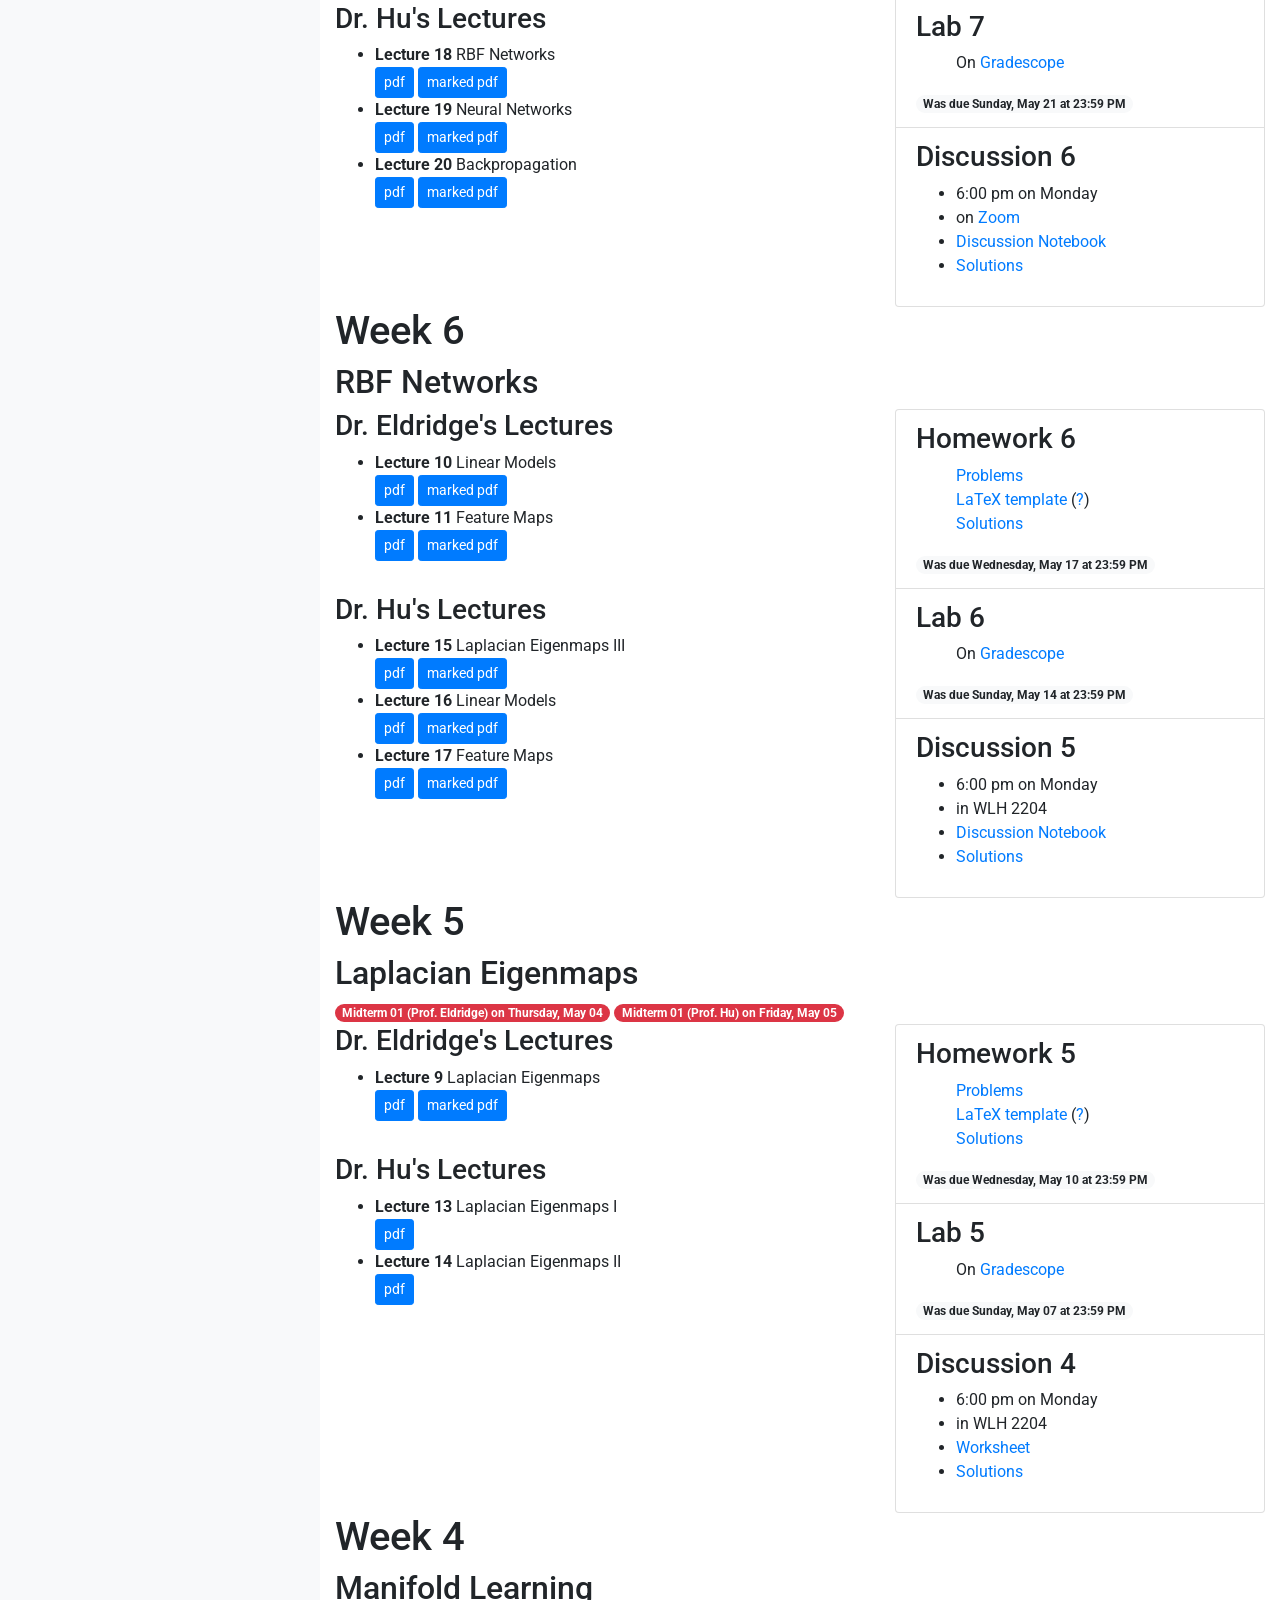
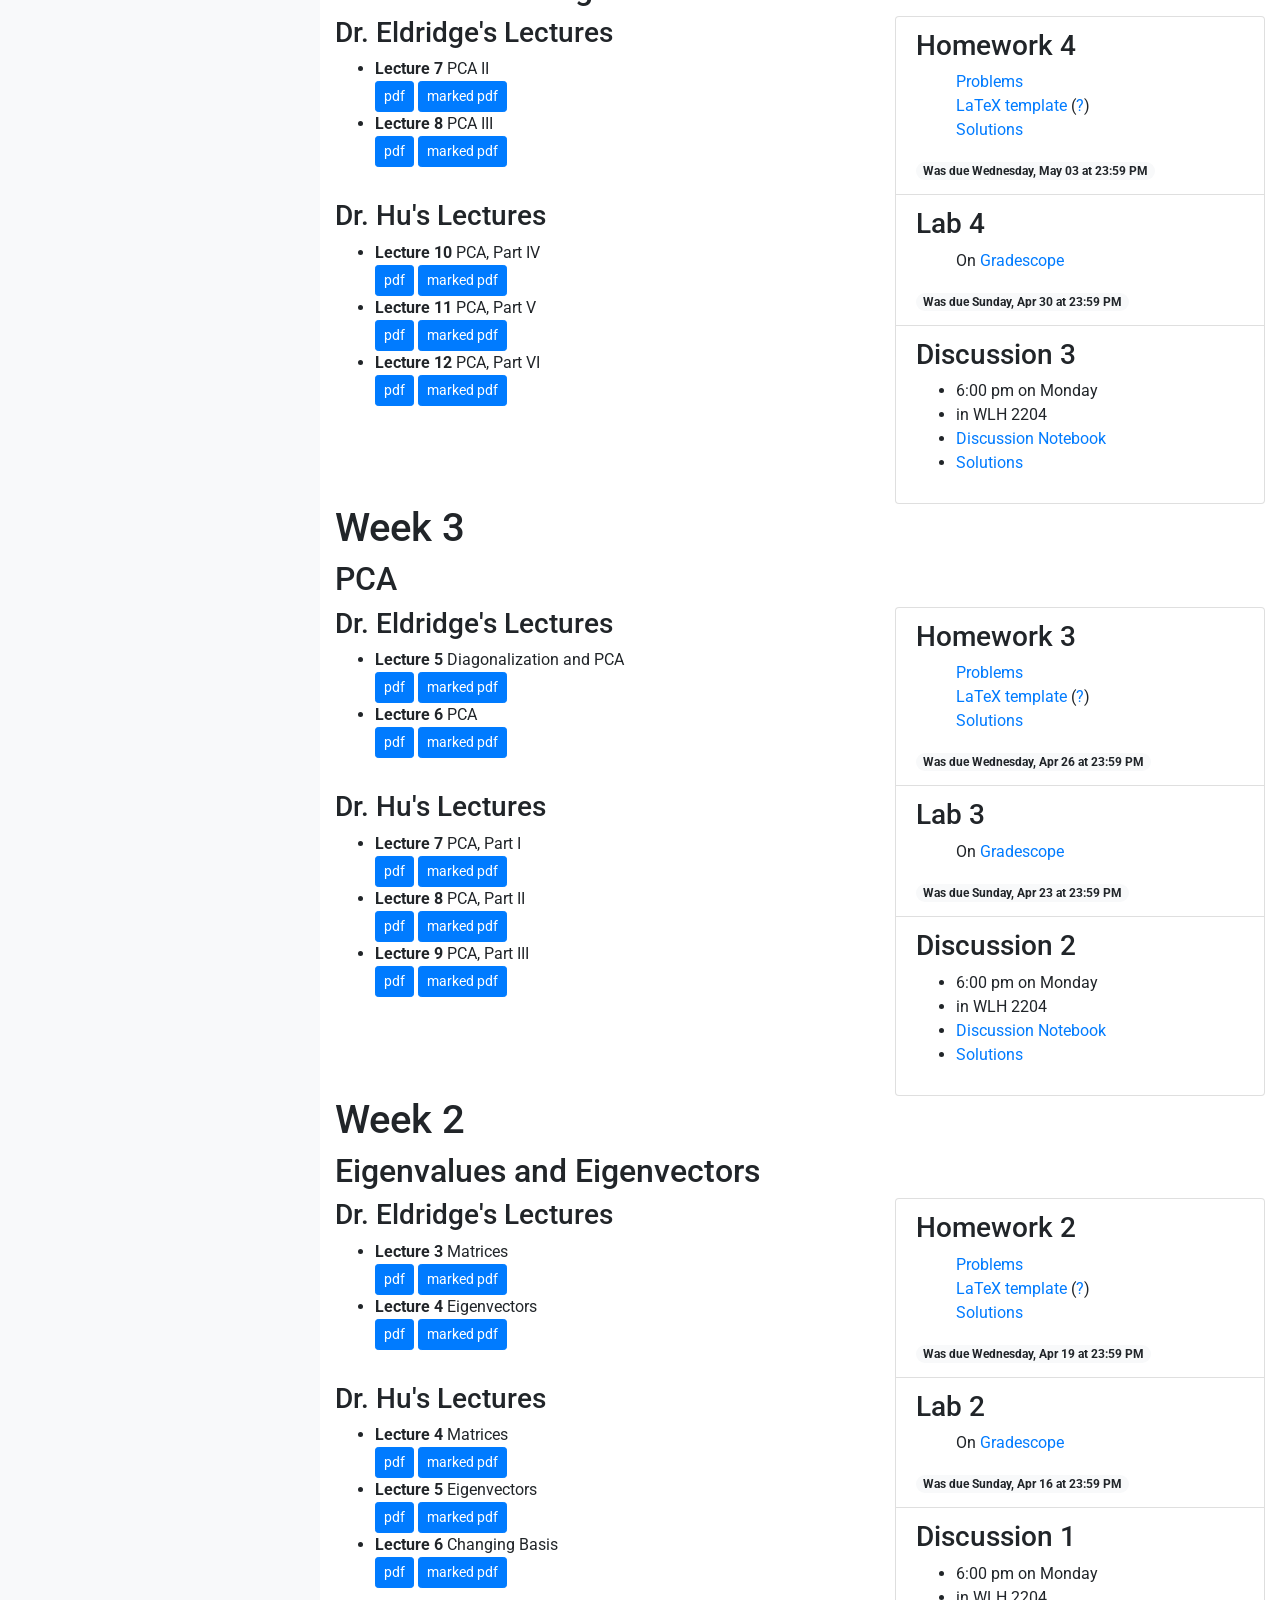
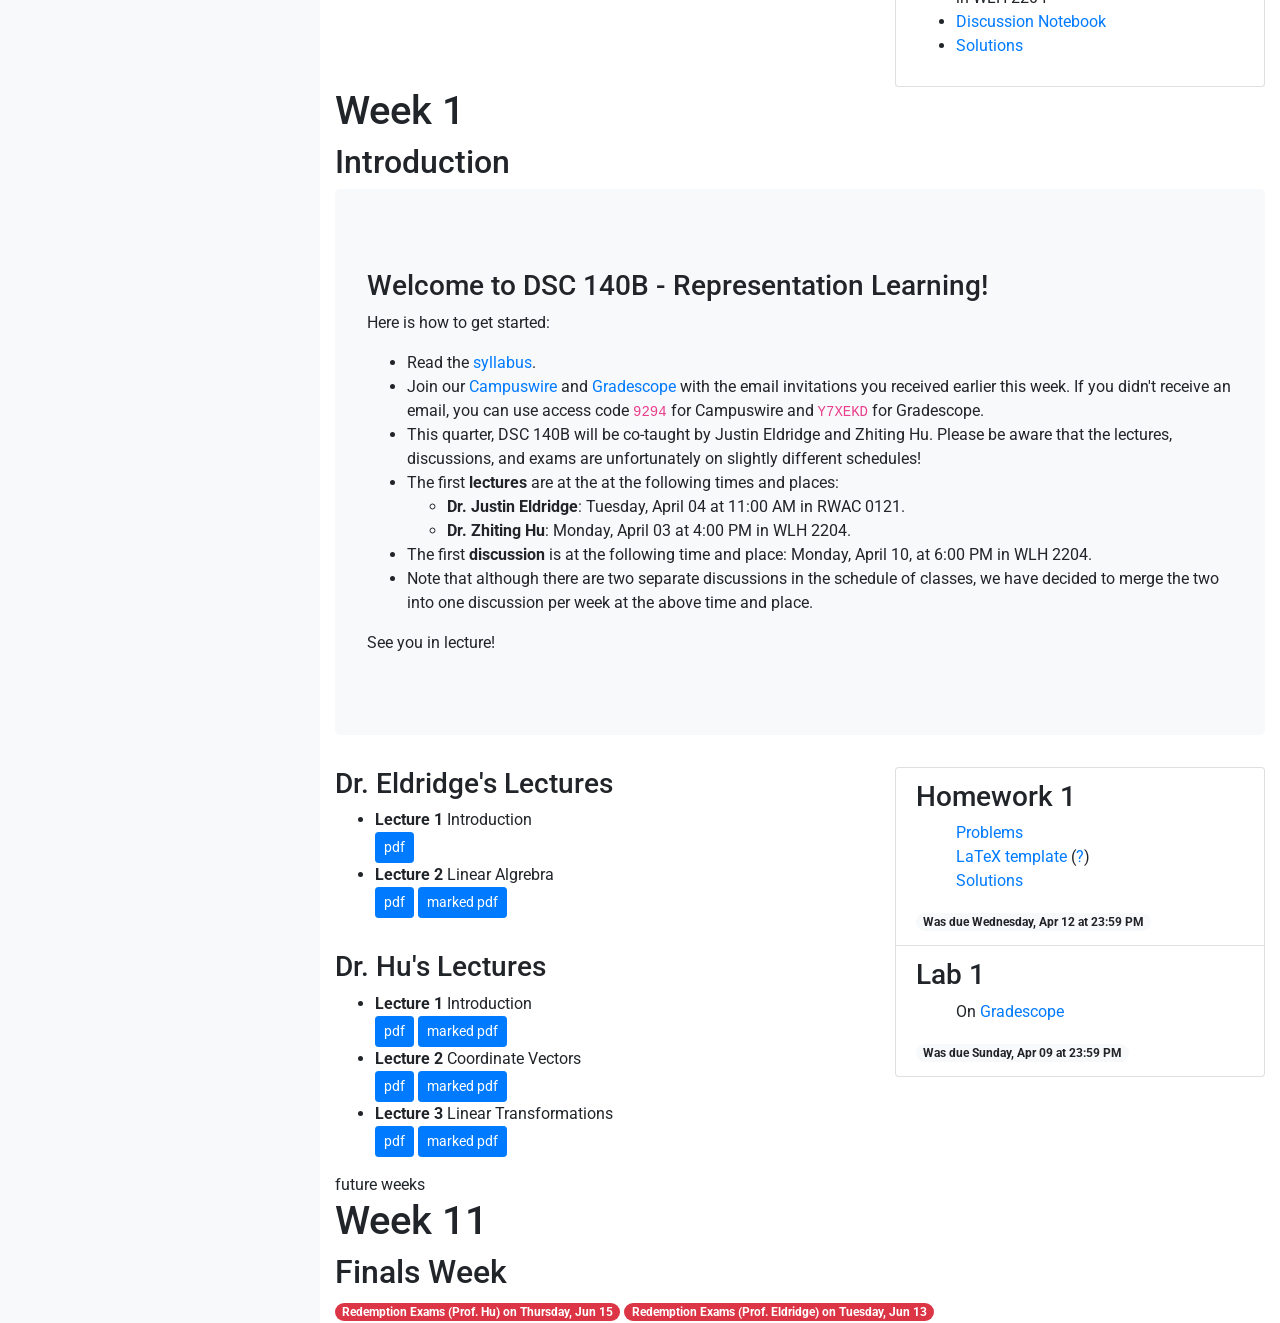
==== commit f8a21691: "automata commit" ====
--- a/index.html
+++ b/index.html
@@ -144,10 +144,6 @@
                 <button type="button" class="btn btn-primary btn-sm">pdf</button>
               </a>
 
-
-              <a href="materials/lectures/schedules/mwf/24-autoencoders/marked.pdf">
-                <button type="button" class="btn btn-primary btn-sm">marked pdf</button>
-              </a>
 
         </div>
     </li>
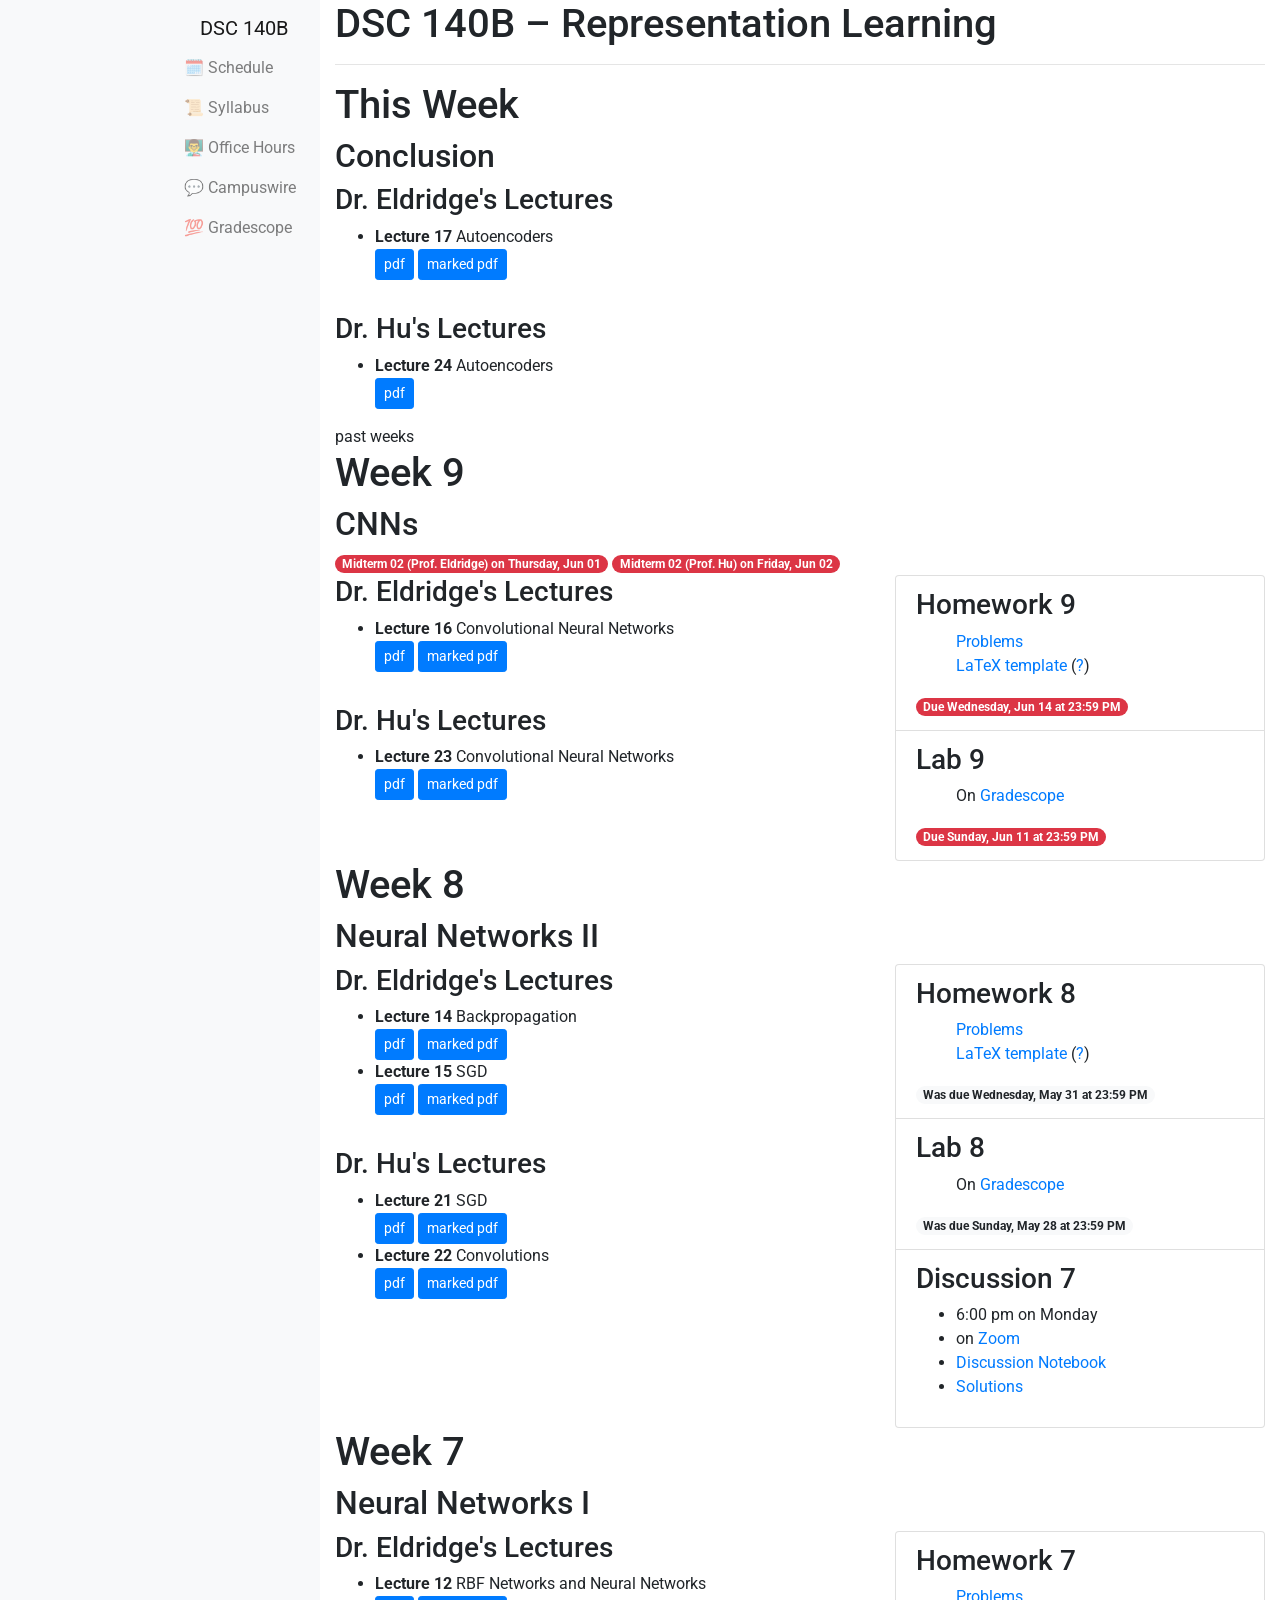
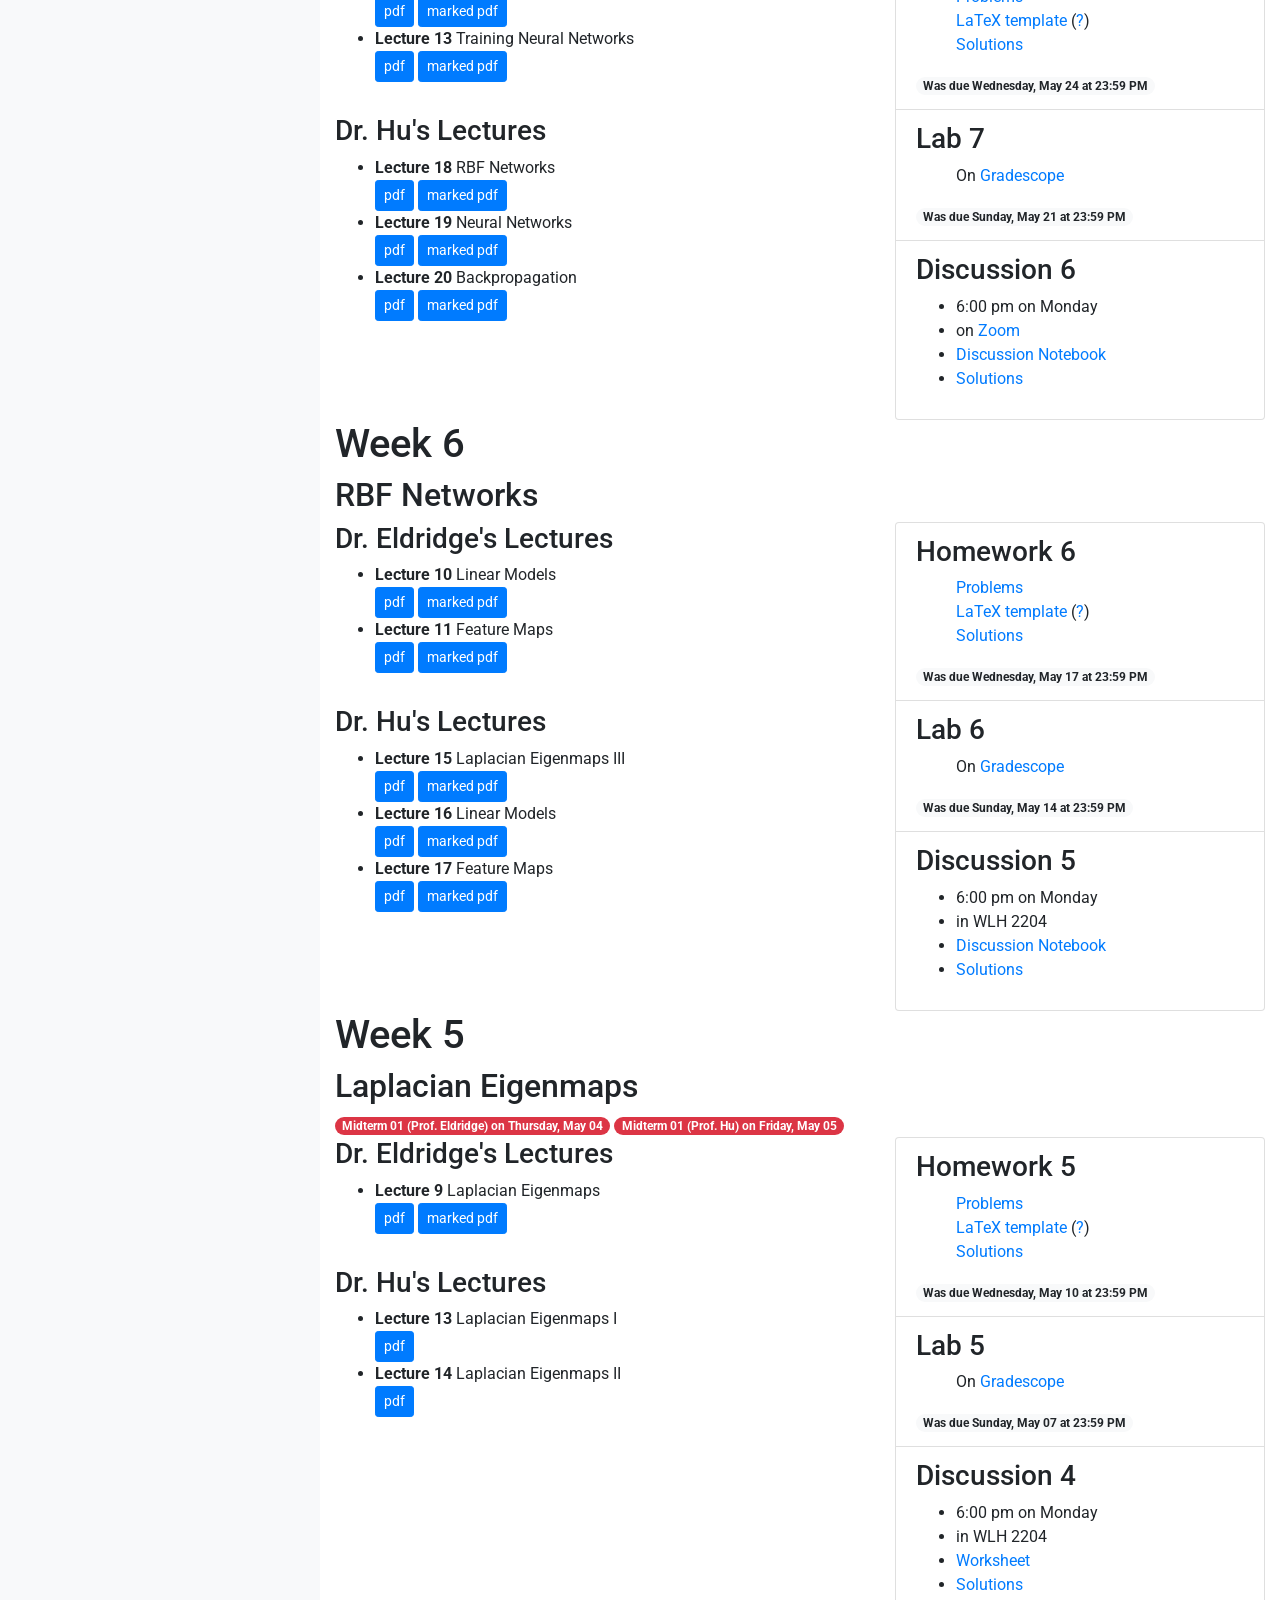
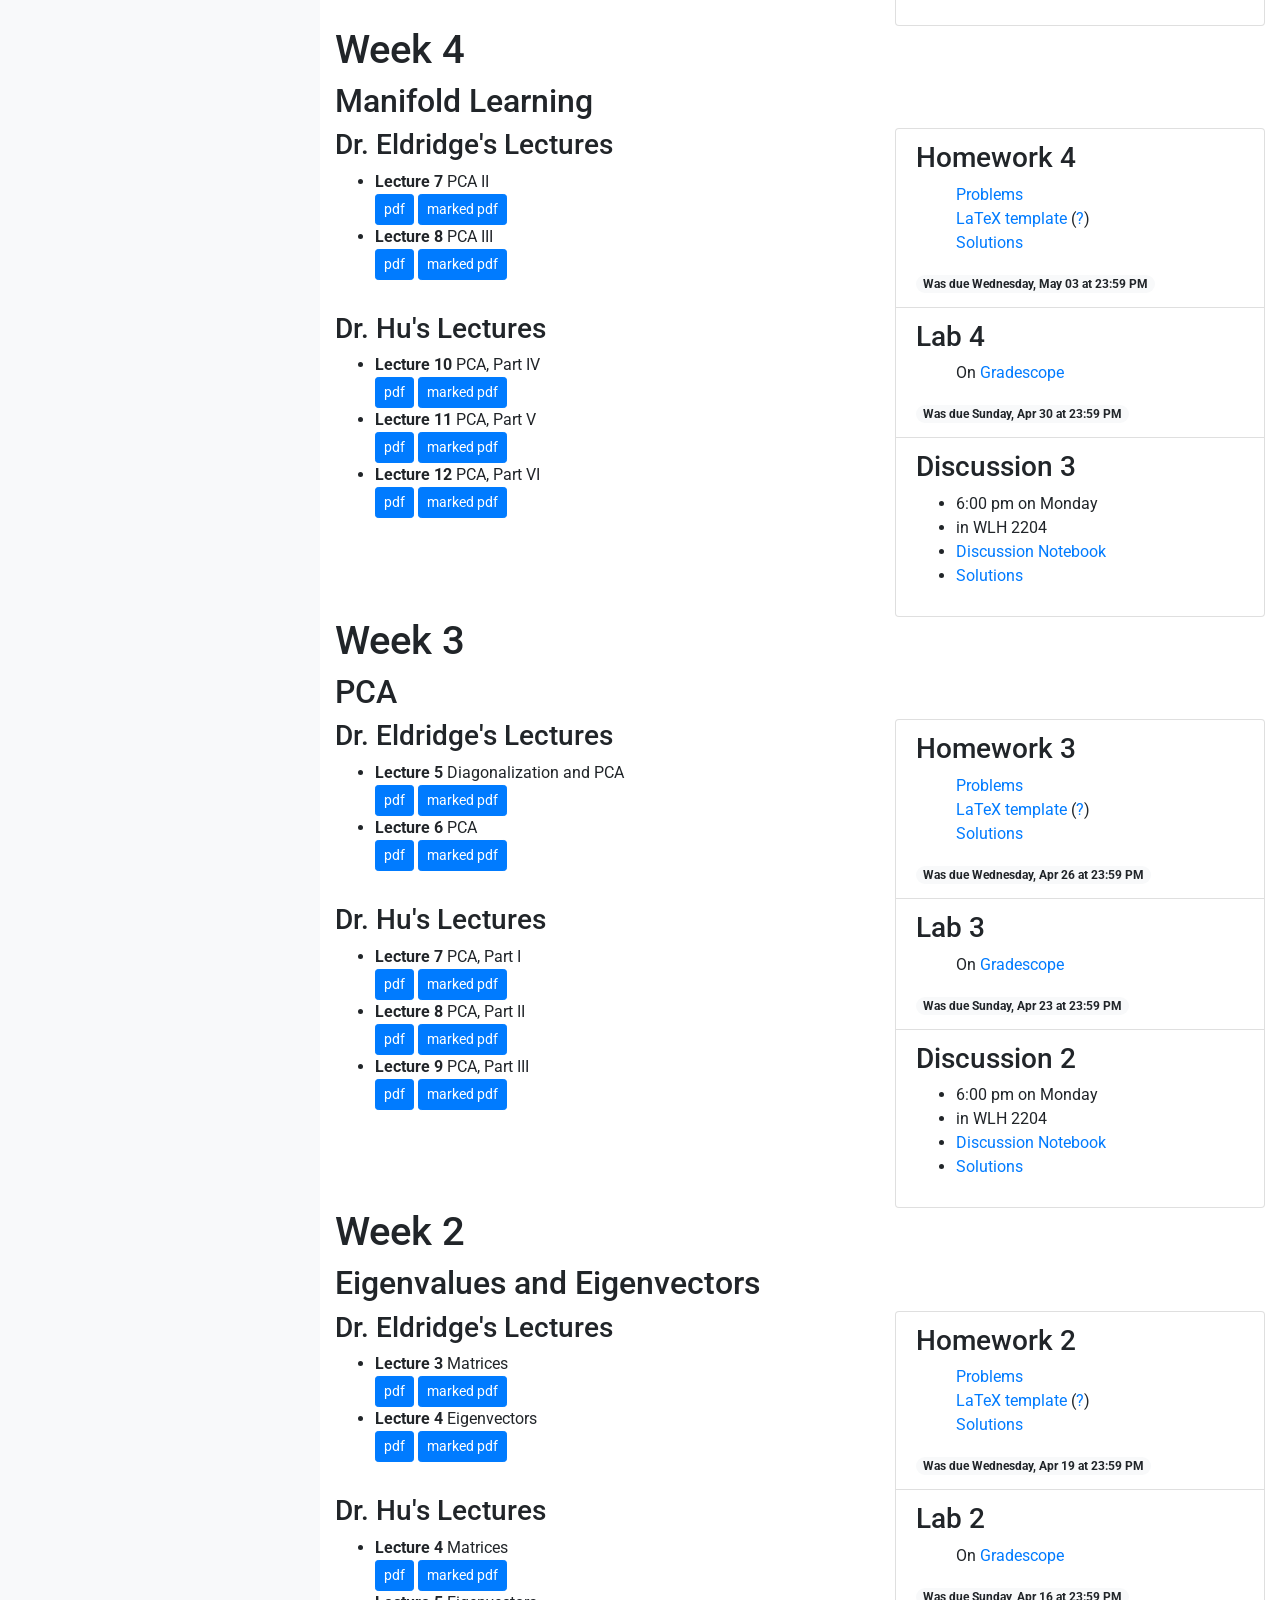
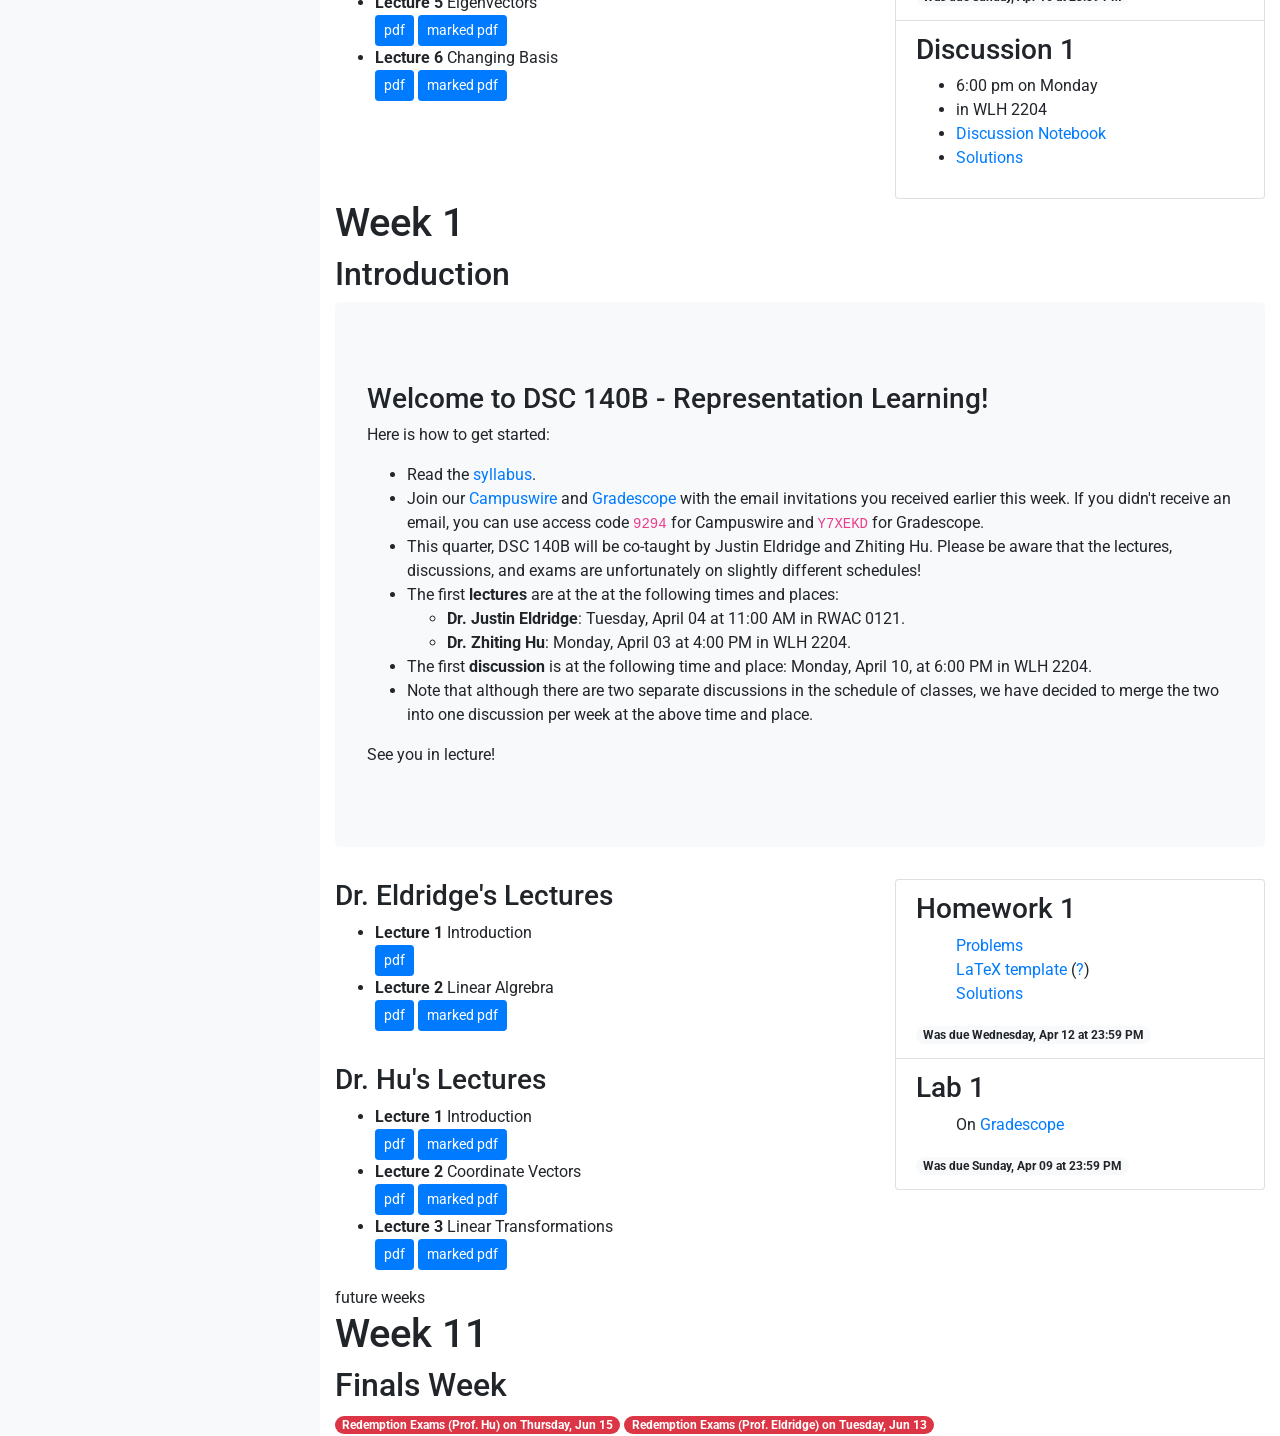
==== commit f0e50550: "automata commit" ====
--- a/index.html
+++ b/index.html
@@ -122,6 +122,37 @@
 
 
 
+
+                <div>
+                    <h3 class="schedule-week-component-title">
+                        Dr. Eldridge's Lectures
+                    </h3>
+                    <ul class="schedule-lecture-resources">
+
+
+    <li class="schedule-resource">
+        <span>
+            <b>Lecture 17</b>
+            Autoencoders
+        </span>
+
+        <div>
+
+              <a href="materials/lectures/schedules/tr/17-autoencoders/slides.pdf">
+                <button type="button" class="btn btn-primary btn-sm">pdf</button>
+              </a>
+
+
+              <a href="materials/lectures/schedules/tr/17-autoencoders/marked.pdf">
+                <button type="button" class="btn btn-primary btn-sm">marked pdf</button>
+              </a>
+
+        </div>
+    </li>
+
+
+                    </ul>
+                </div>
 
 
 
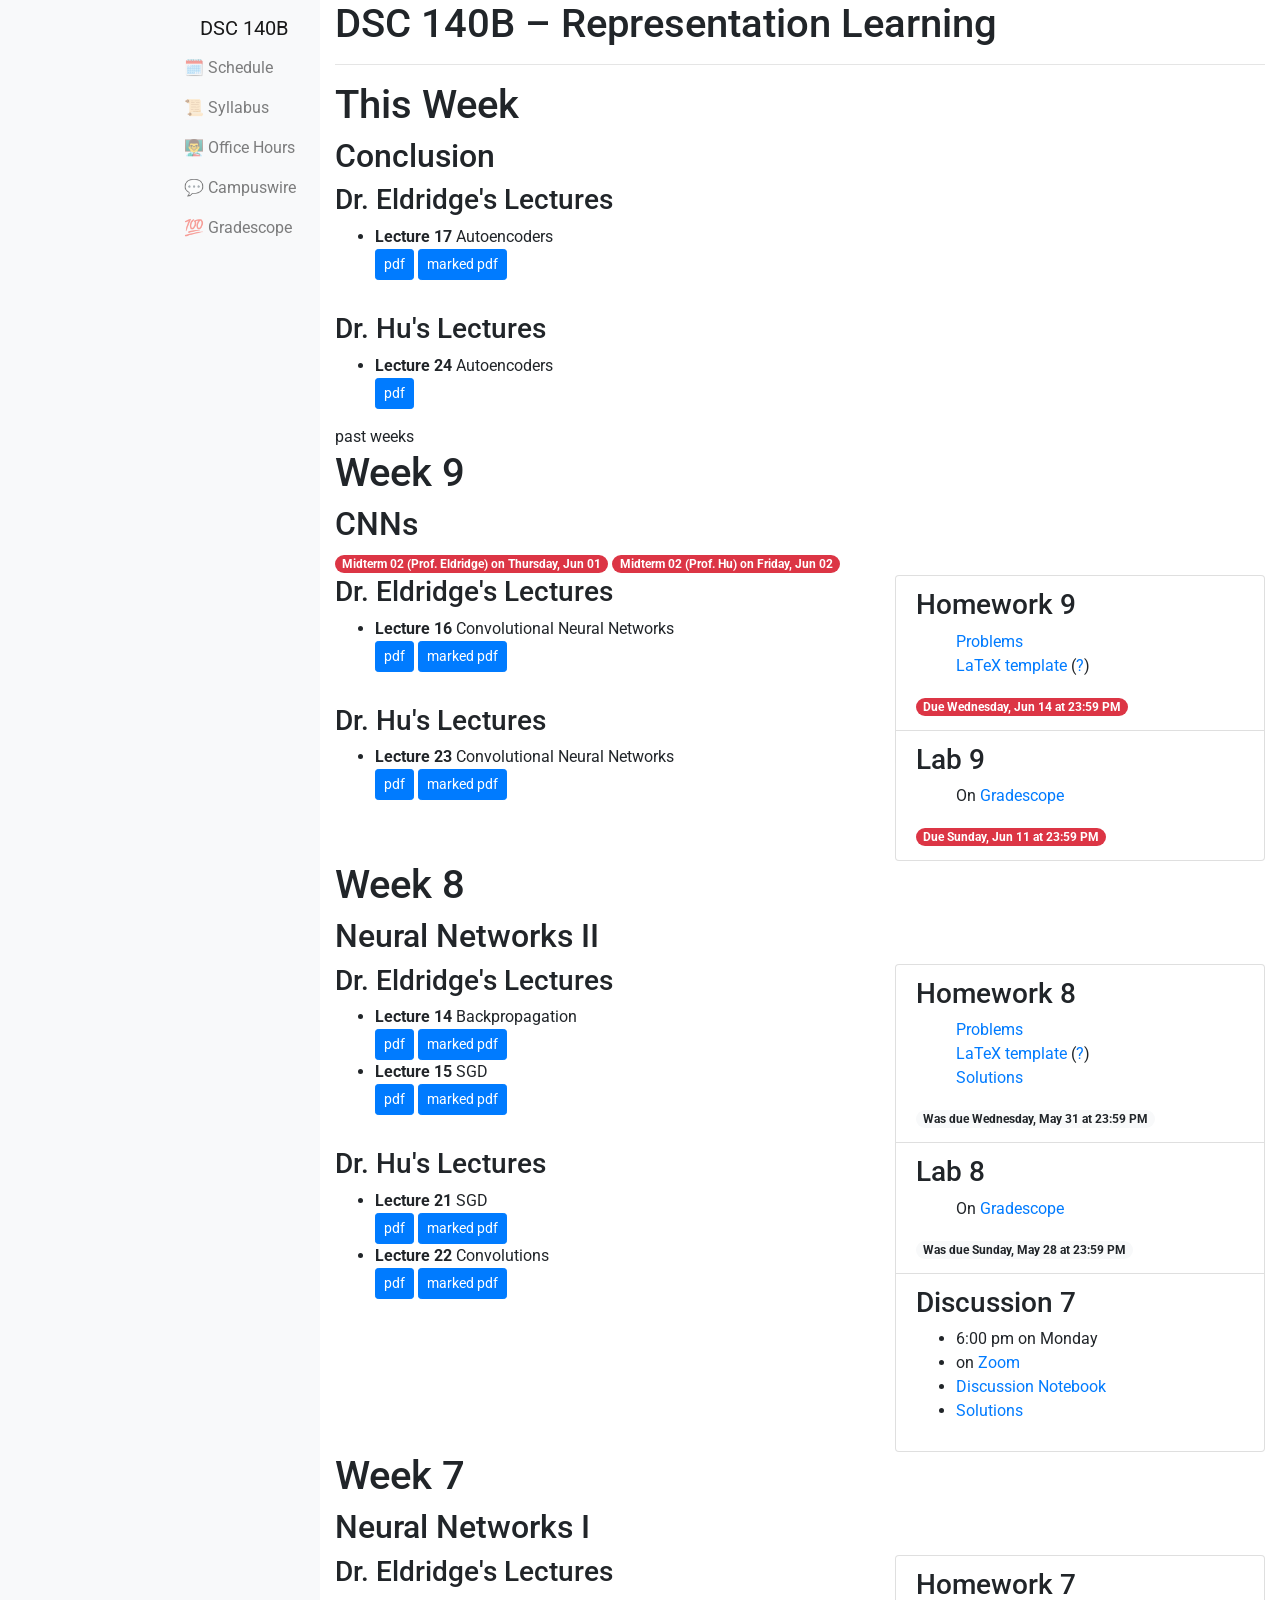
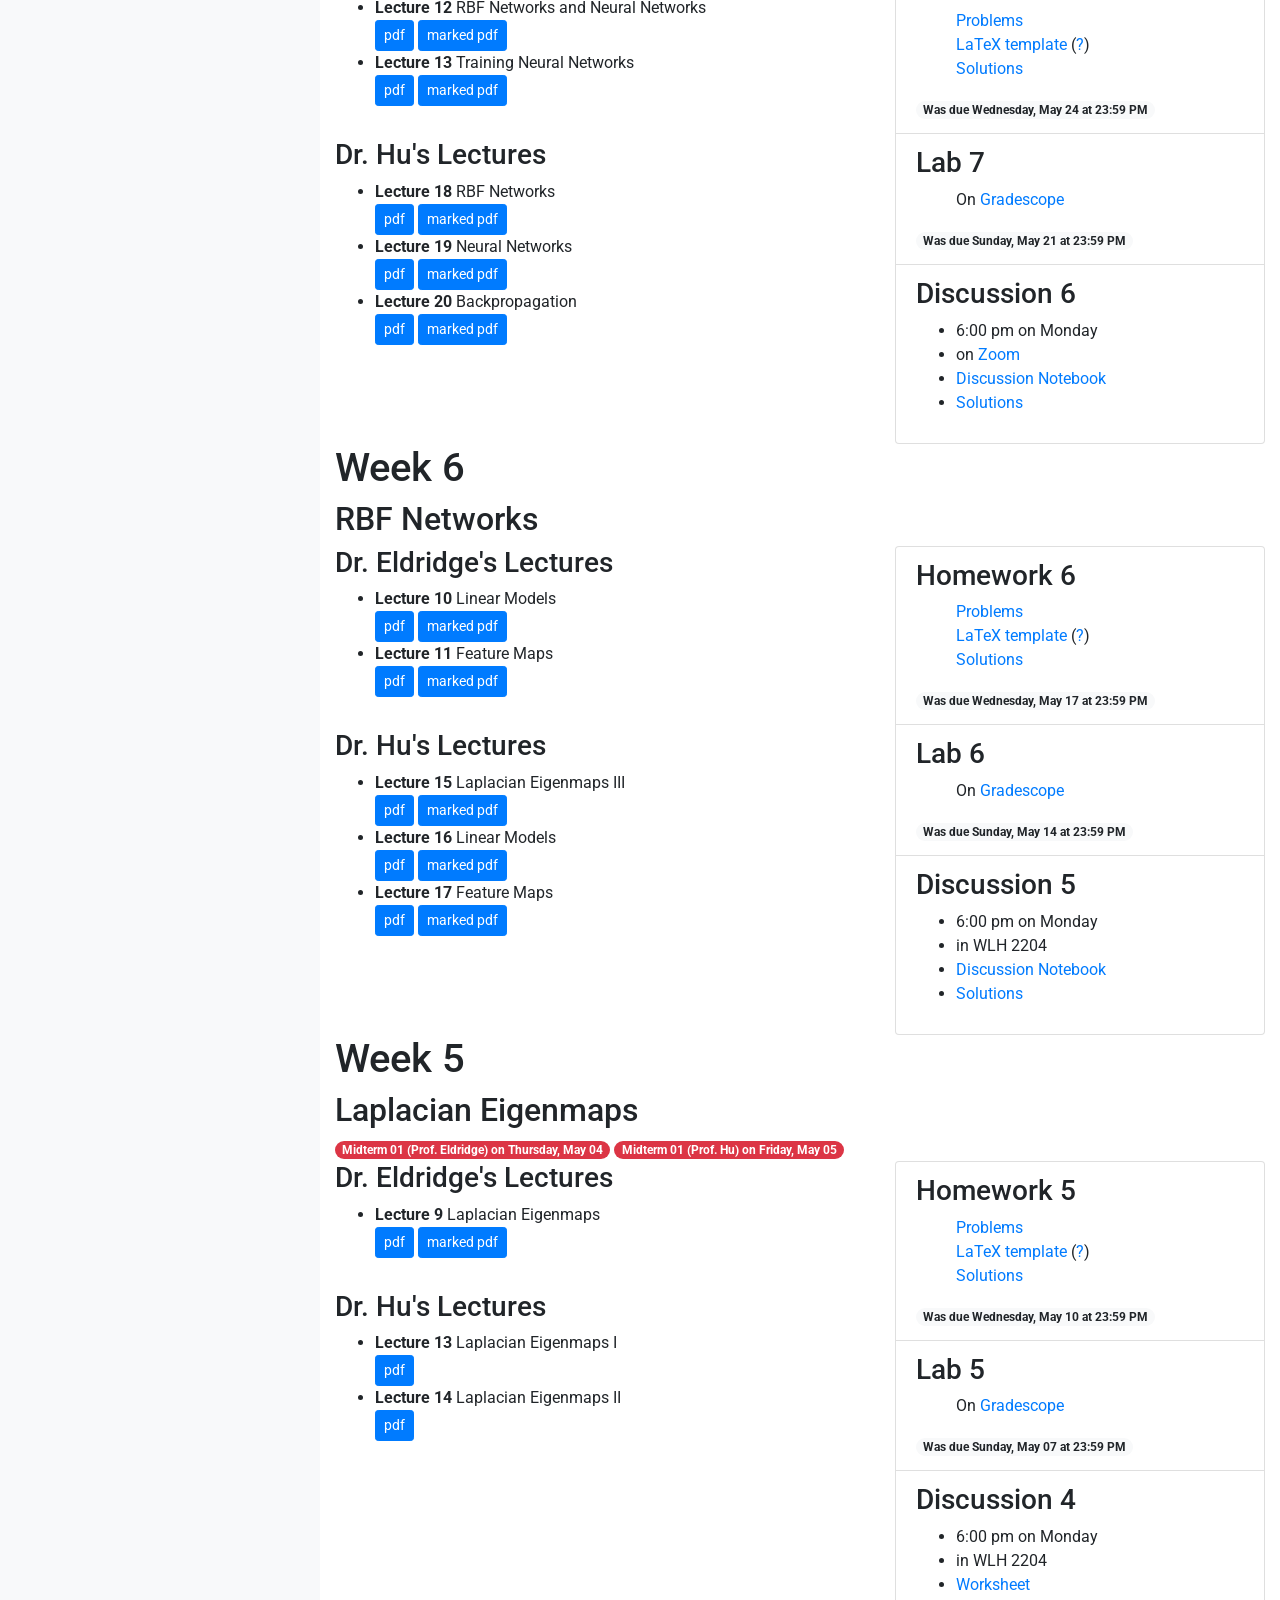
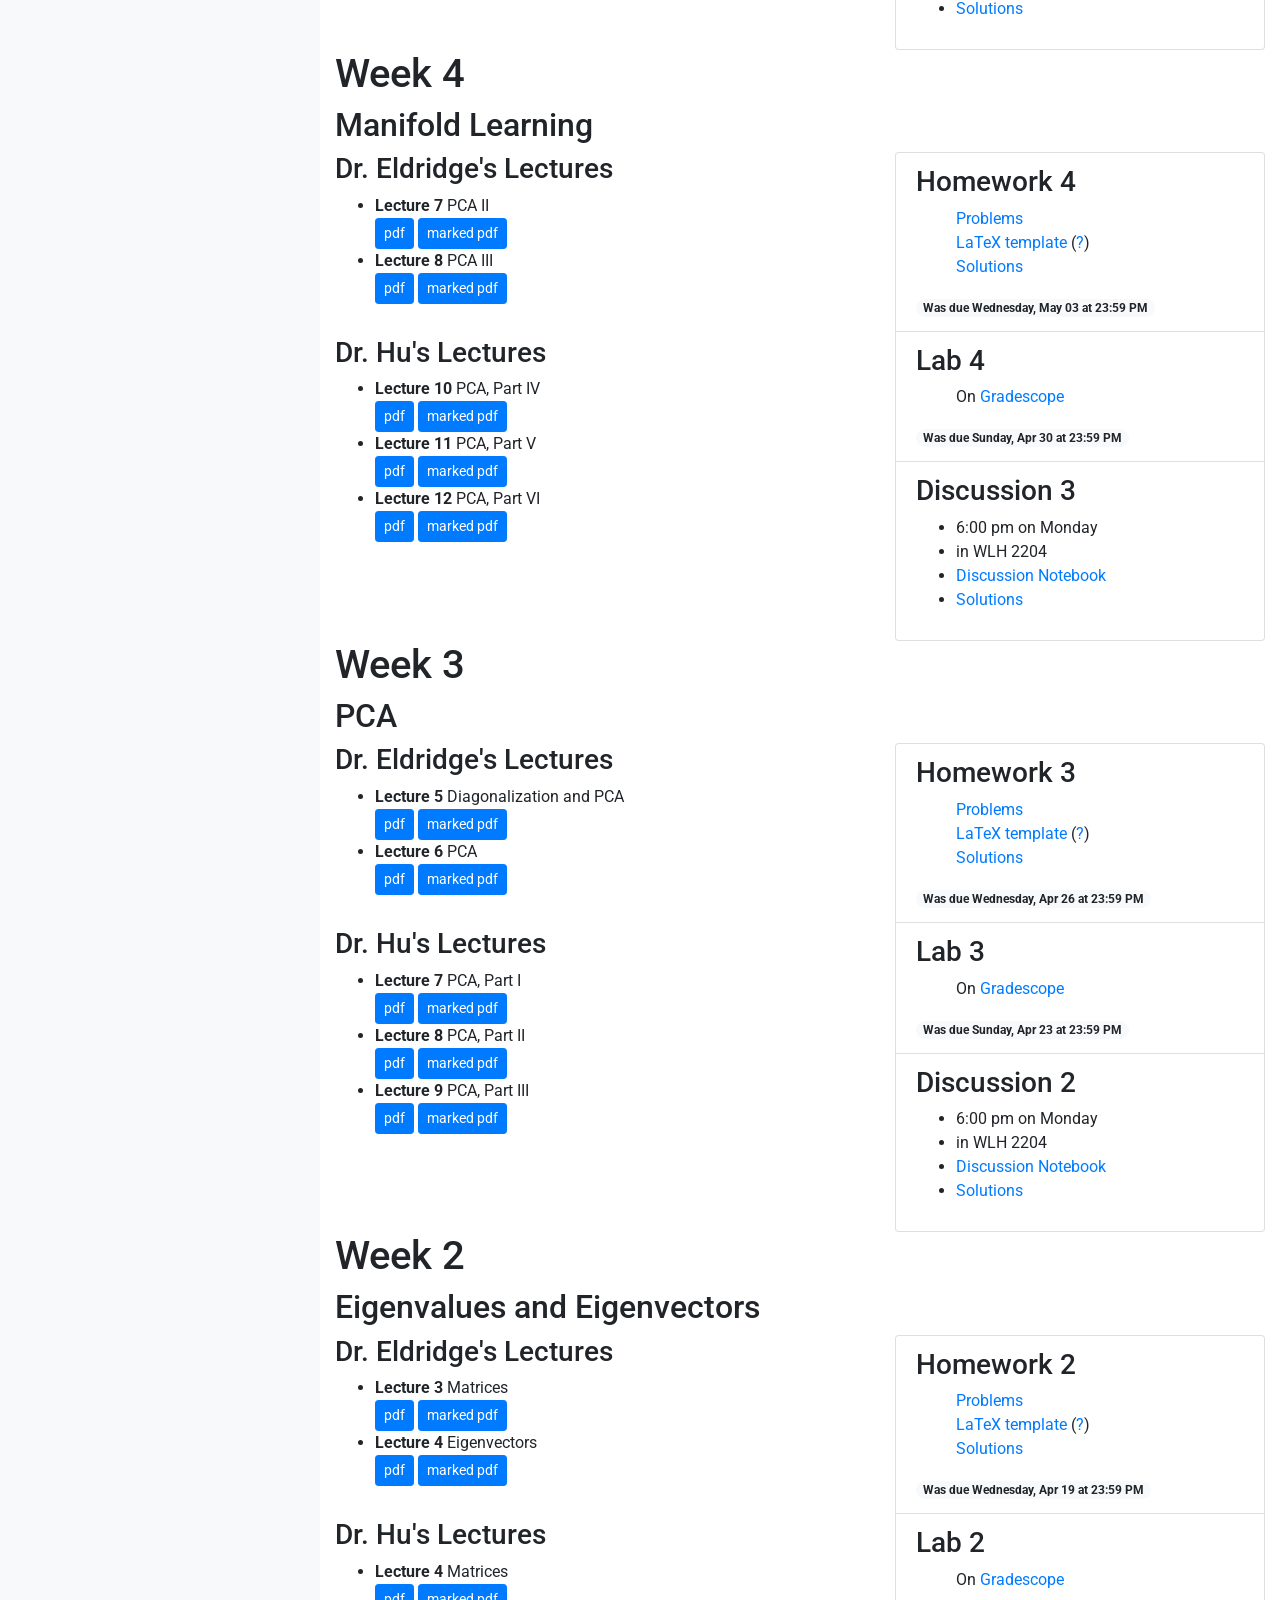
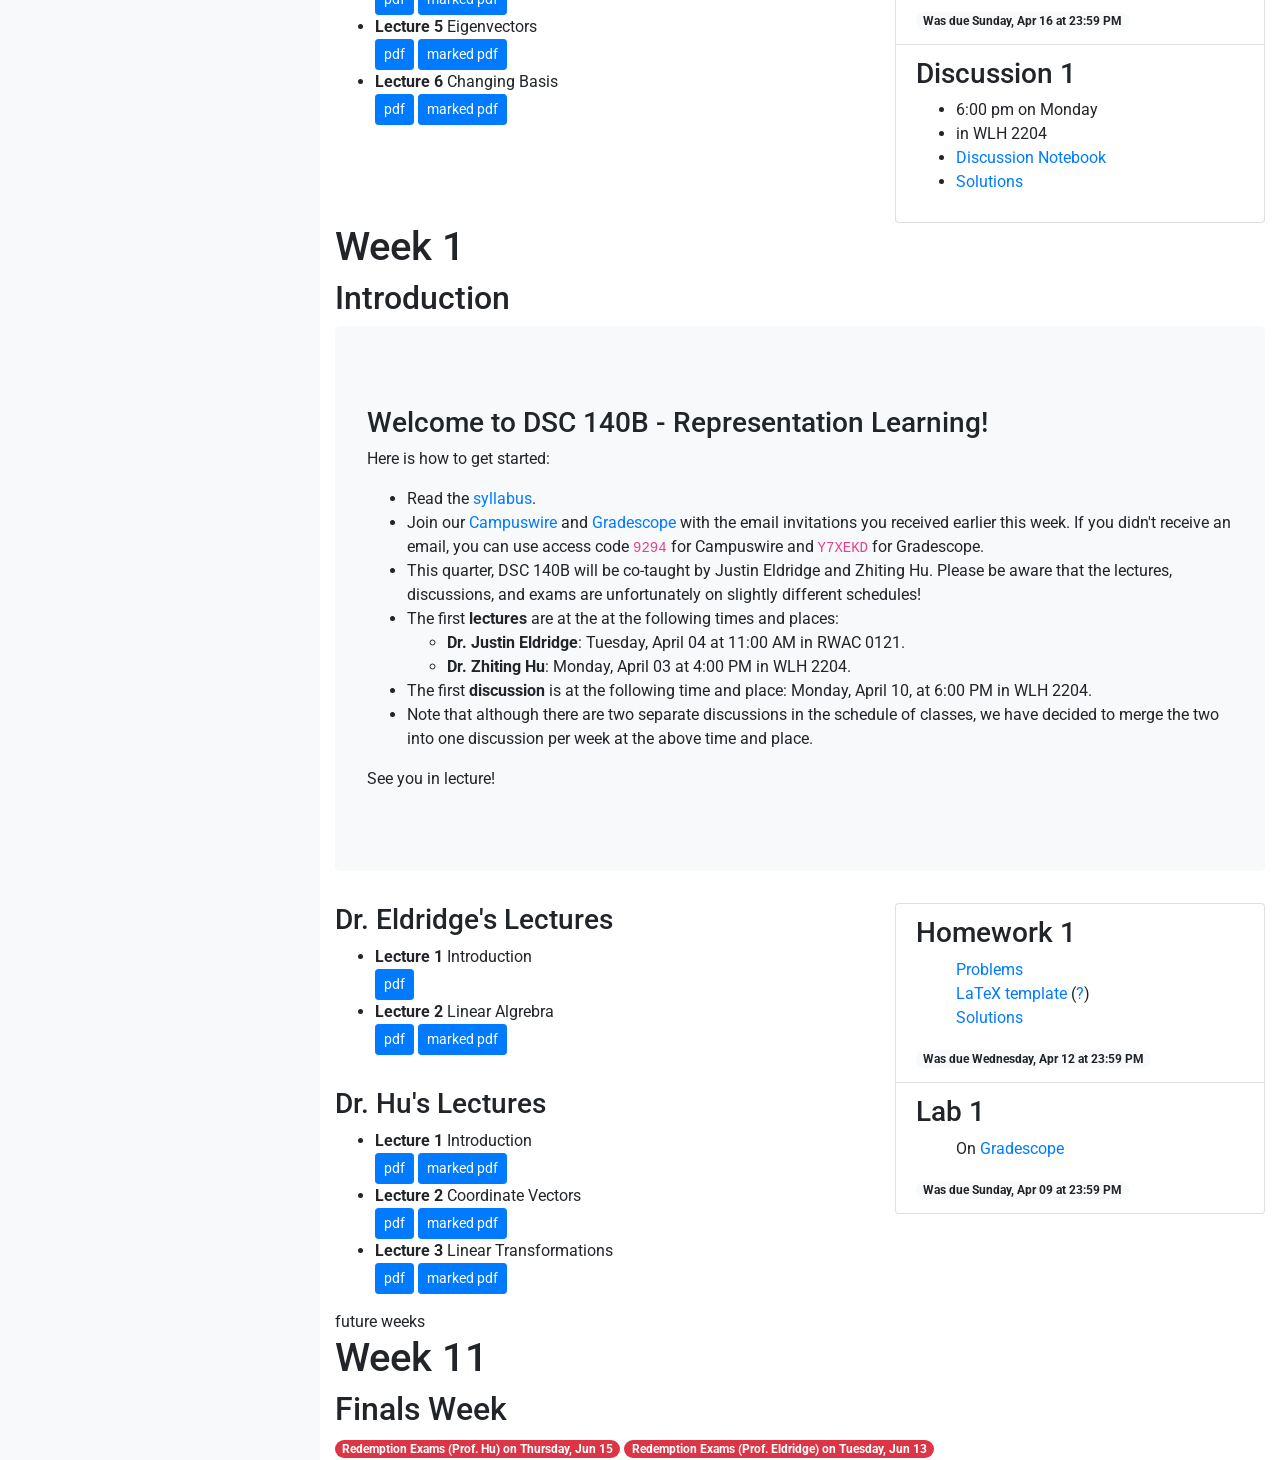
==== commit 8cda096c: "automata commit" ====
--- a/index.html
+++ b/index.html
@@ -779,7 +779,15 @@
 
 
 
-
+    <li class="schedule-resource">
+
+
+
+                <a href=materials/homeworks/08-neural_networks-II/solution.pdf>Solutions</a>
+
+
+
+    </li>
 
 
 
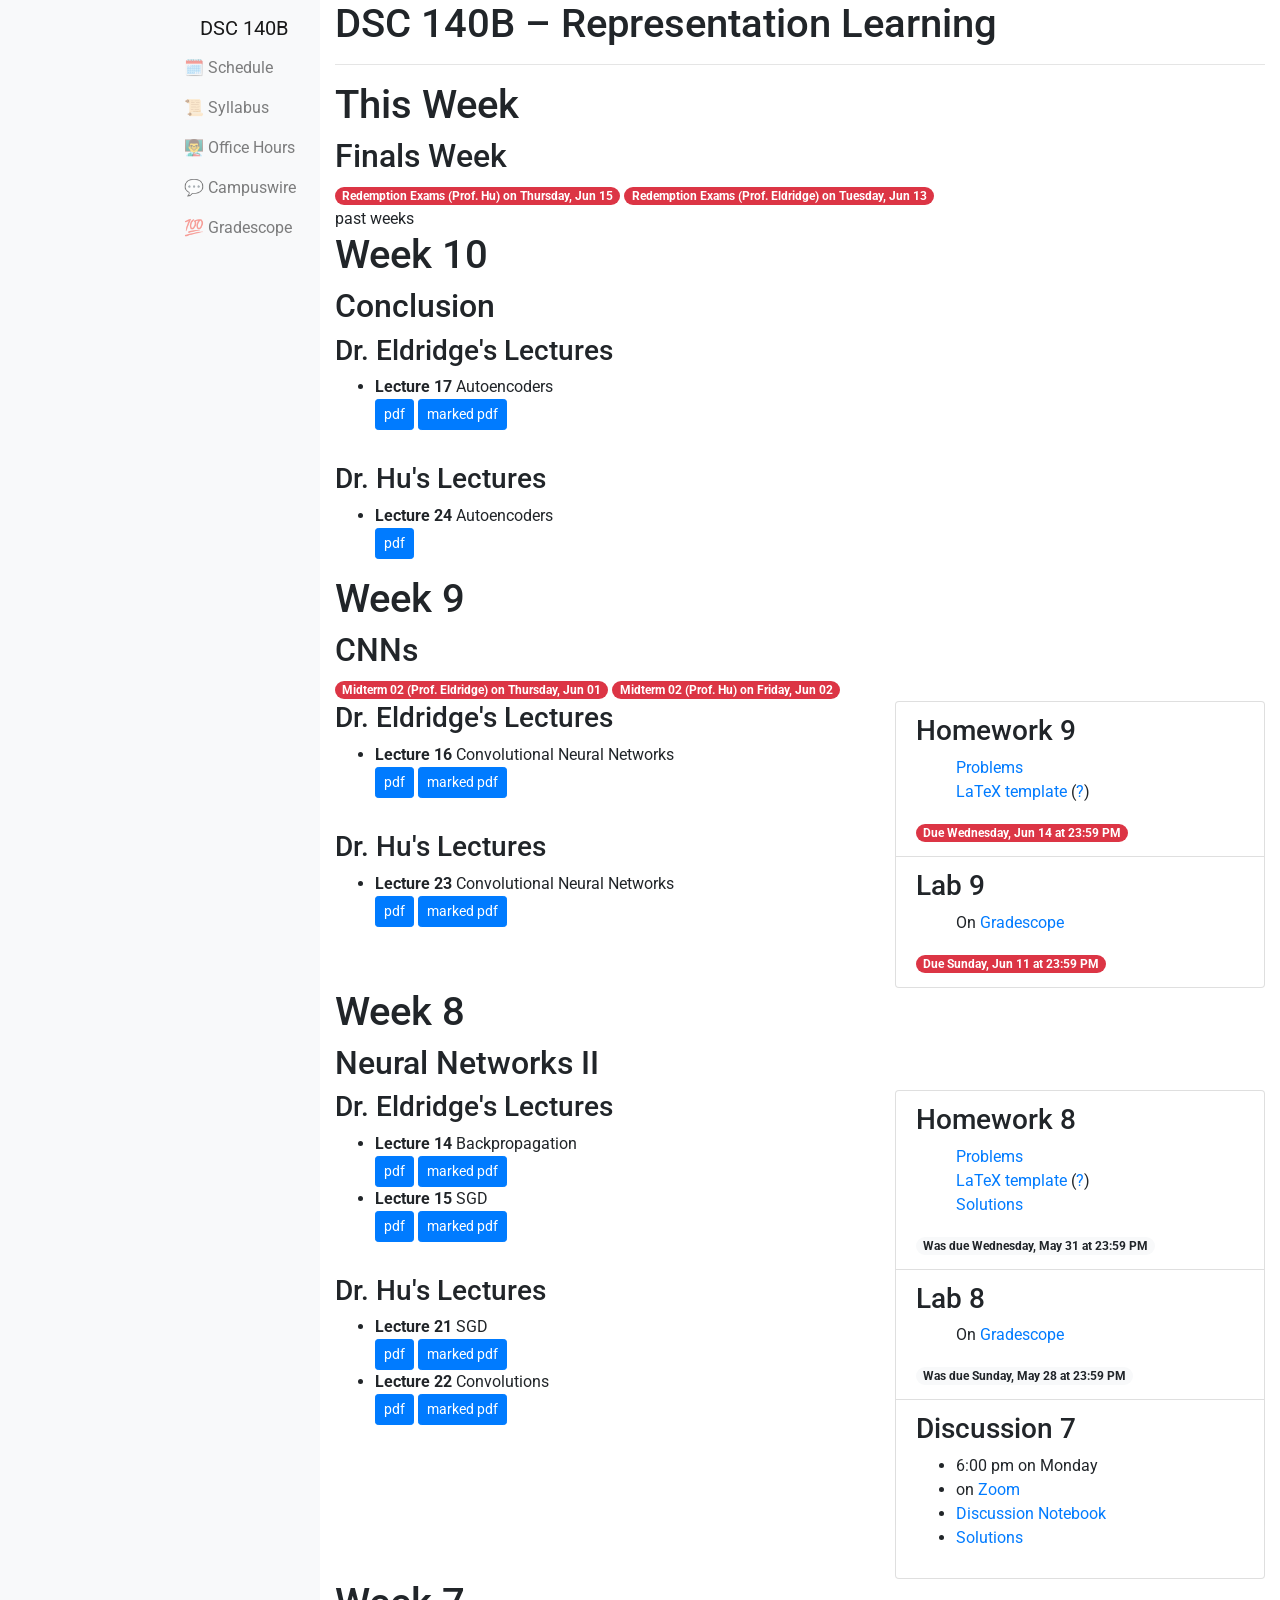
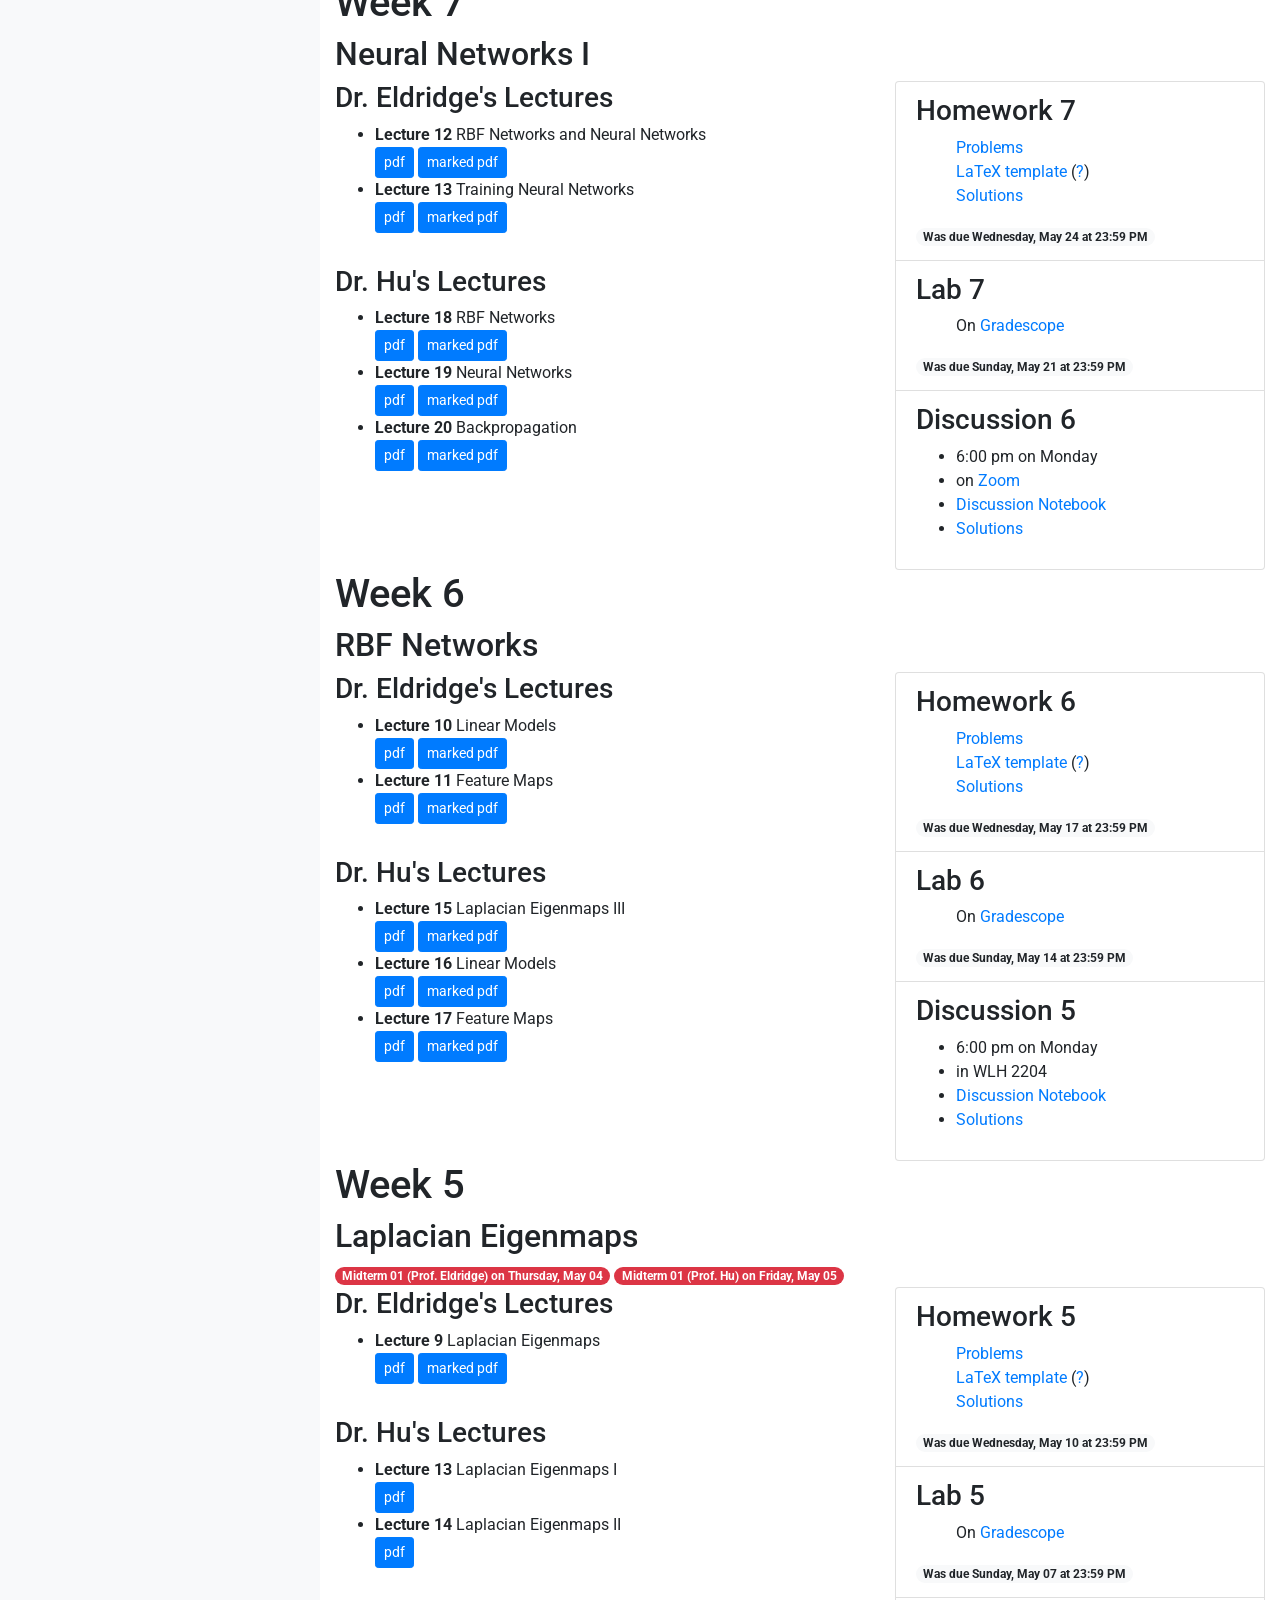
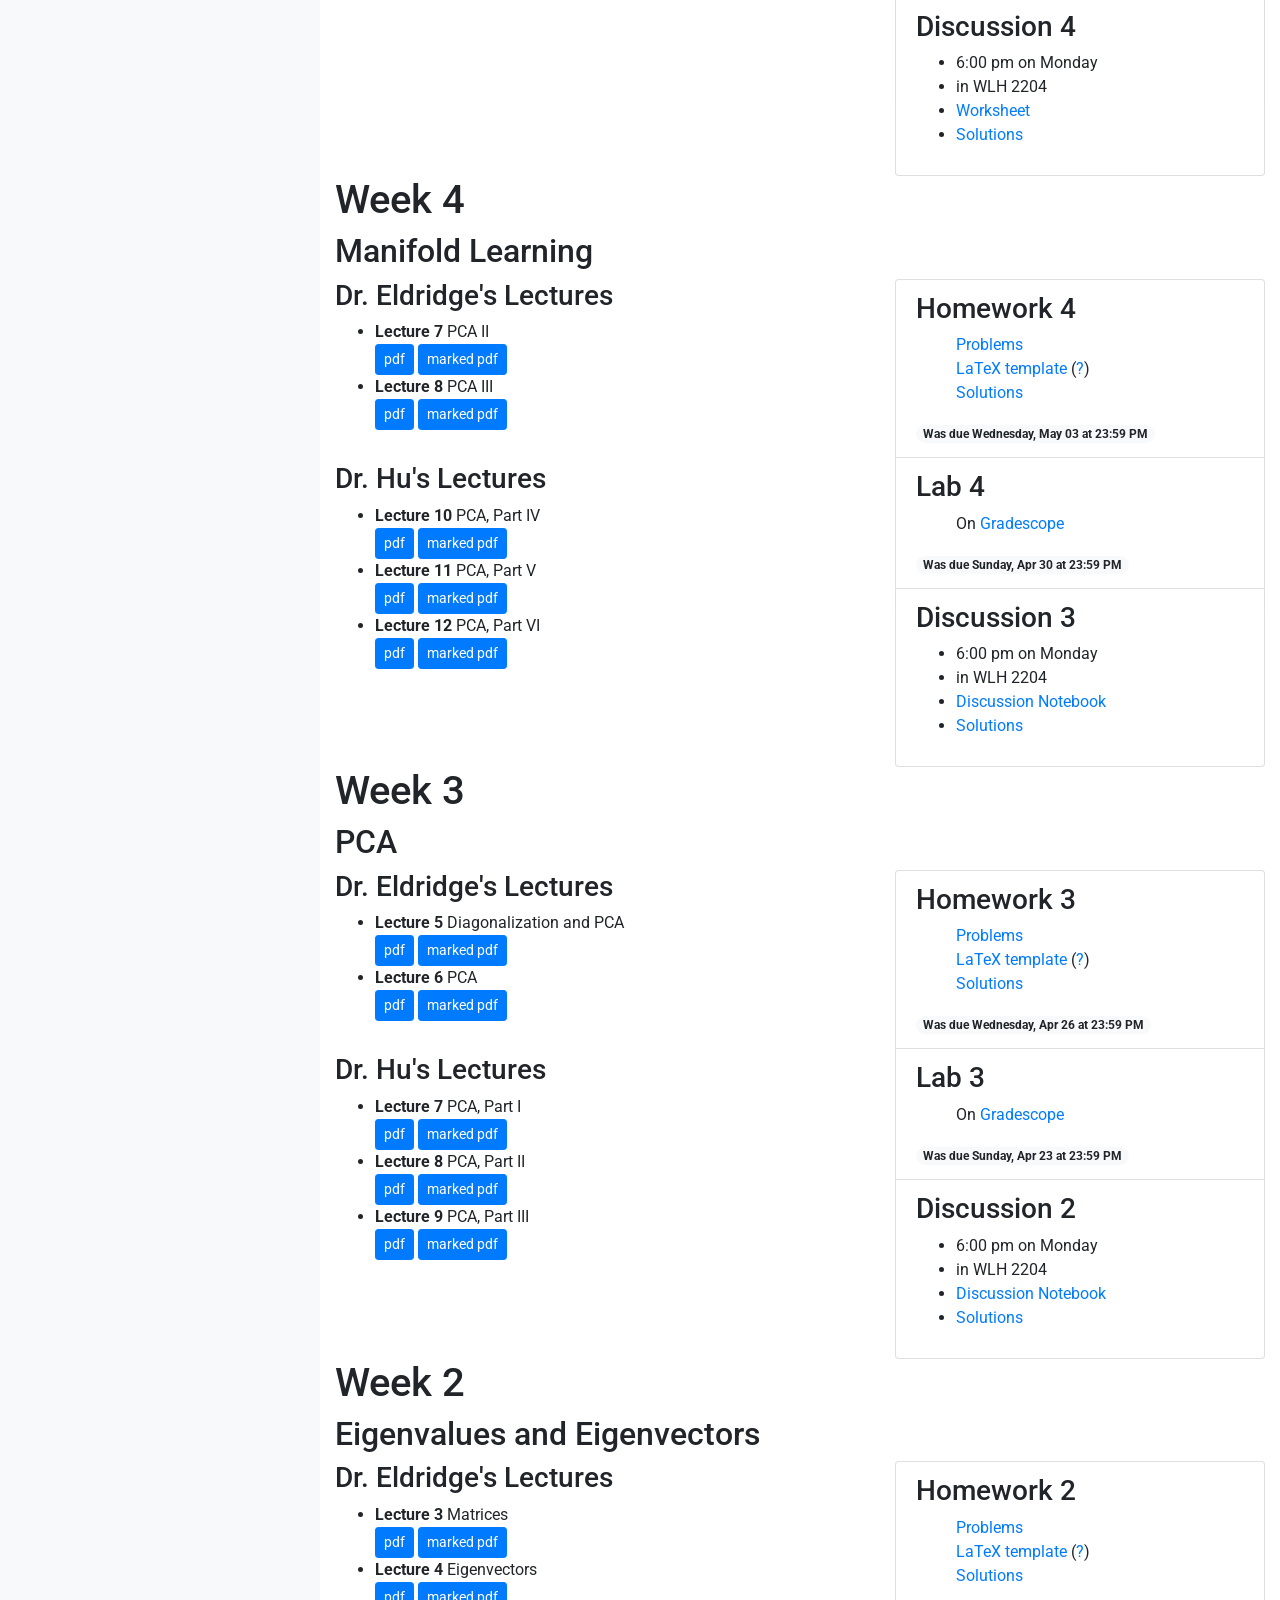
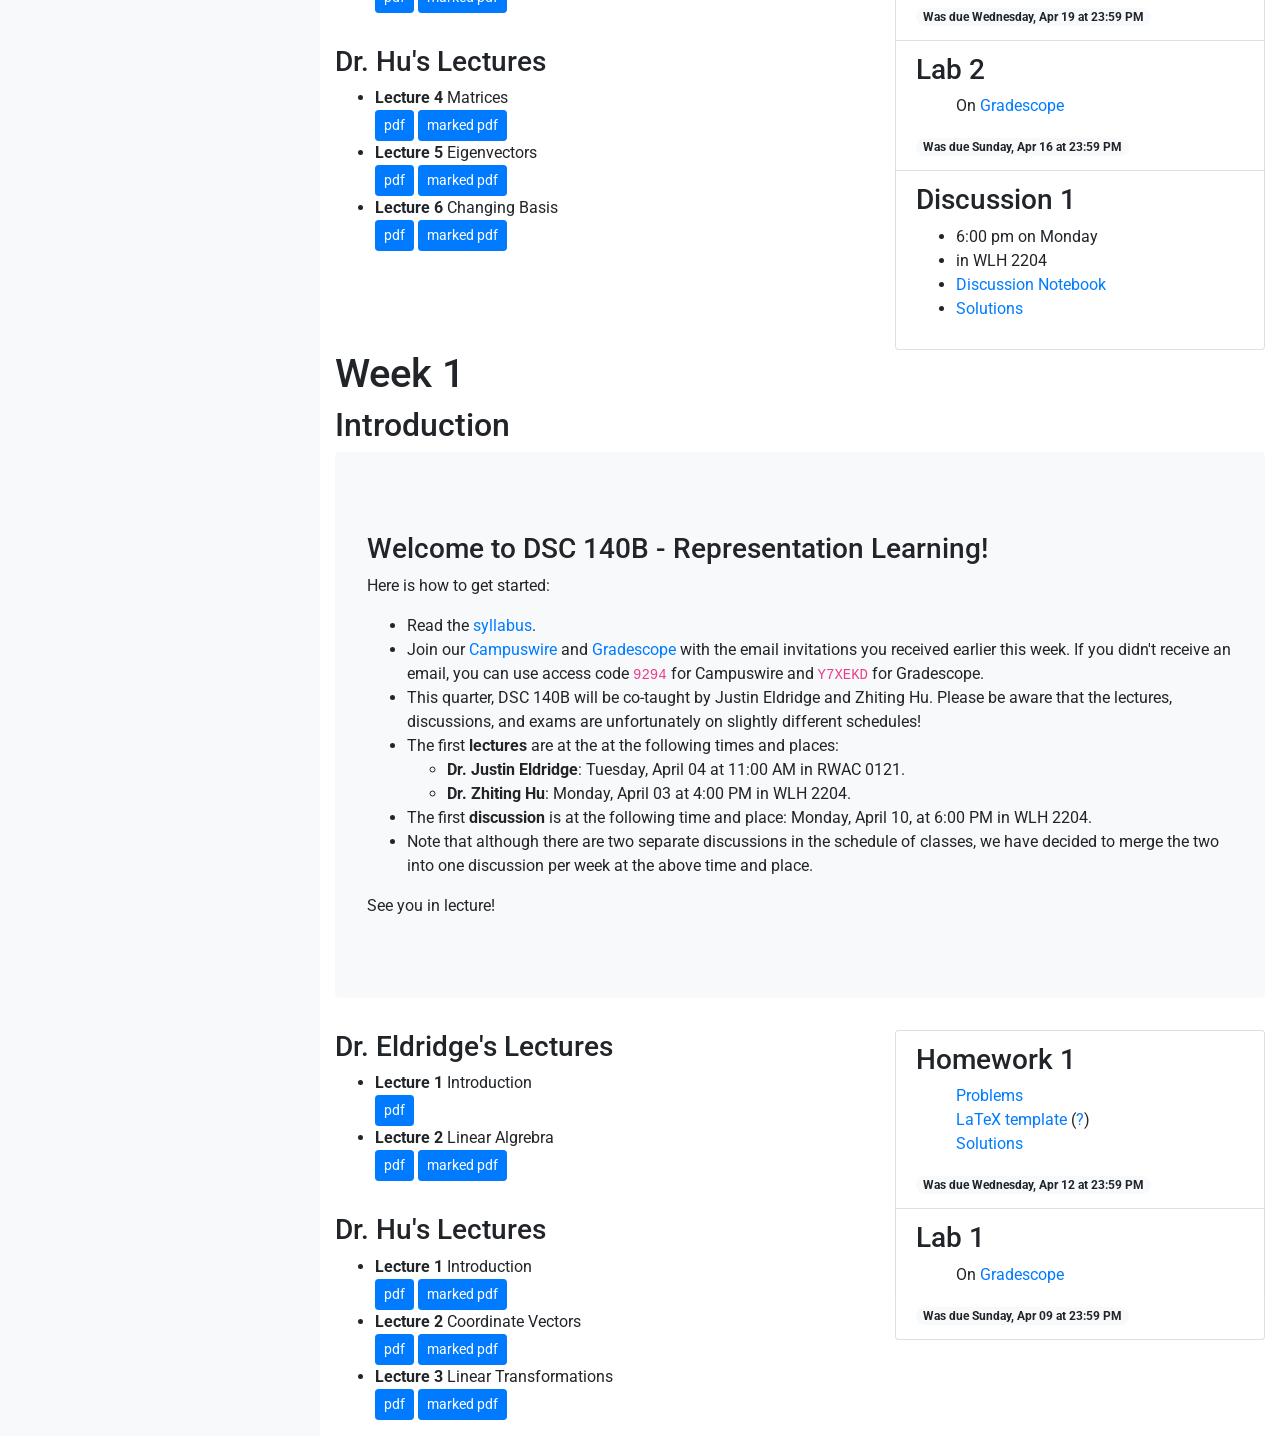
==== commit 03ff1657: "automata commit" ====
--- a/index.html
+++ b/index.html
@@ -93,6 +93,108 @@
 
 
 
+
+            </h1>
+            <h2 class="schedule-week-title-topic">Finals Week</h2>
+
+
+
+
+
+
+
+
+
+            <div class="badge badge-pill badge-danger">
+                Redemption Exams (Prof. Hu) on Thursday, Jun 15
+            </div>
+
+
+
+            <div class="badge badge-pill badge-danger">
+                Redemption Exams (Prof. Eldridge) on Tuesday, Jun 13
+            </div>
+
+
+
+
+
+        </div>
+
+
+
+
+
+
+        <div class="row">
+            <div class="col-md-7">
+
+
+
+
+
+
+
+            </div>
+            <div class="col-md-5">
+                <div class="list-group">
+
+
+
+
+
+
+
+
+
+
+
+
+
+
+
+
+
+
+
+
+
+
+
+
+
+
+
+                </div>
+            </div>
+        </div>
+
+
+    </div>
+
+
+
+
+
+
+            <div class="schedule-separator">
+                past weeks
+            </div>
+
+
+
+
+
+
+    <div class="schedule-week ">
+        <div class="schedule-week-title">
+            <h1 class="schedule-week-title-number">
+
+                Week 10
+
+
+
+
             </h1>
             <h2 class="schedule-week-title-topic">Conclusion</h2>
 
@@ -225,10 +327,6 @@
 
 
 
-
-            <div class="schedule-separator">
-                past weeks
-            </div>
 
 
 
@@ -4397,65 +4495,6 @@
     </div>
 
 
-
-
-            <div class="schedule-separator">
-                future weeks
-            </div>
-
-
-
-
-
-
-
-
-    <div class="schedule-week schedule-week-future">
-        <div class="schedule-week-title">
-            <h1 class="schedule-week-title-number">
-
-                Week 11
-
-
-
-
-
-            </h1>
-            <h2 class="schedule-week-title-topic">Finals Week</h2>
-
-
-
-
-
-
-
-
-
-            <div class="badge badge-pill badge-danger">
-                Redemption Exams (Prof. Hu) on Thursday, Jun 15
-            </div>
-
-
-
-            <div class="badge badge-pill badge-danger">
-                Redemption Exams (Prof. Eldridge) on Tuesday, Jun 13
-            </div>
-
-
-
-
-
-        </div>
-
-
-
-
-
-
-
-    </div>
-
-
 </div>
                     </main>
                 </div>
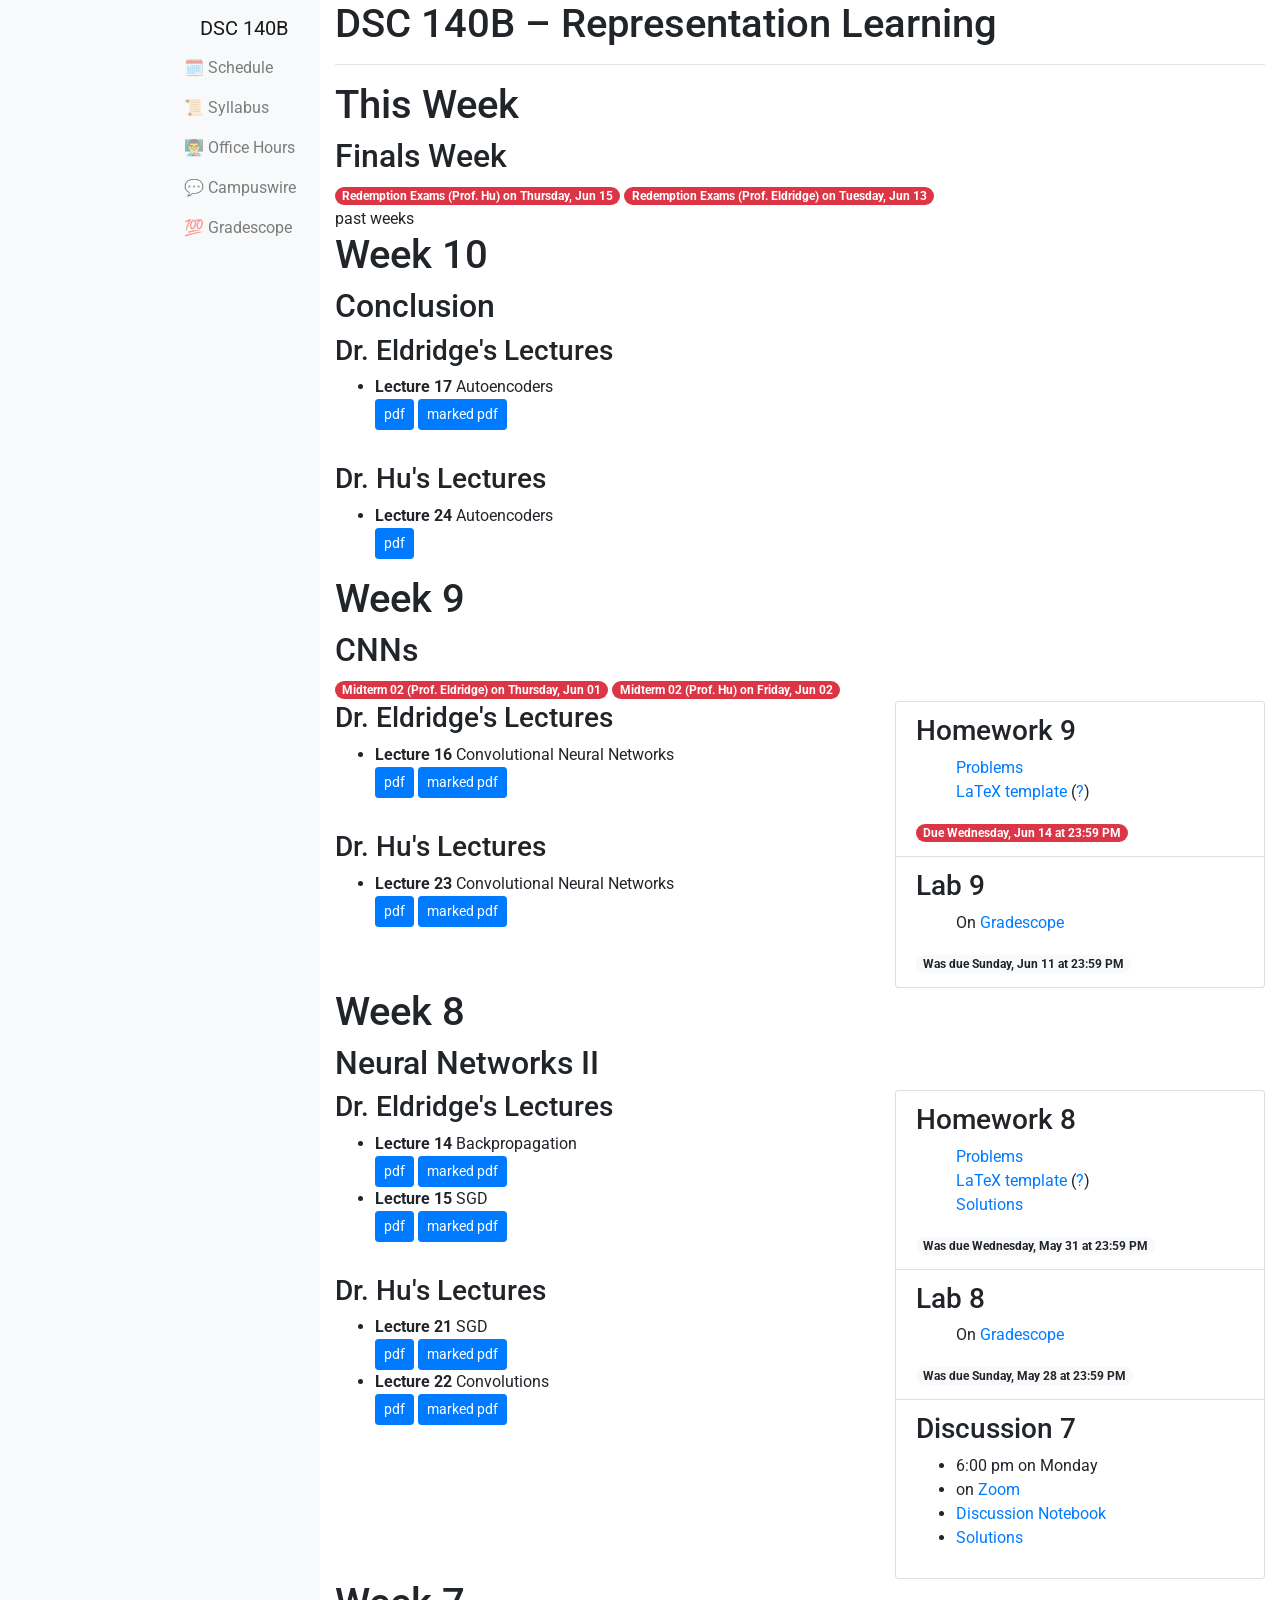
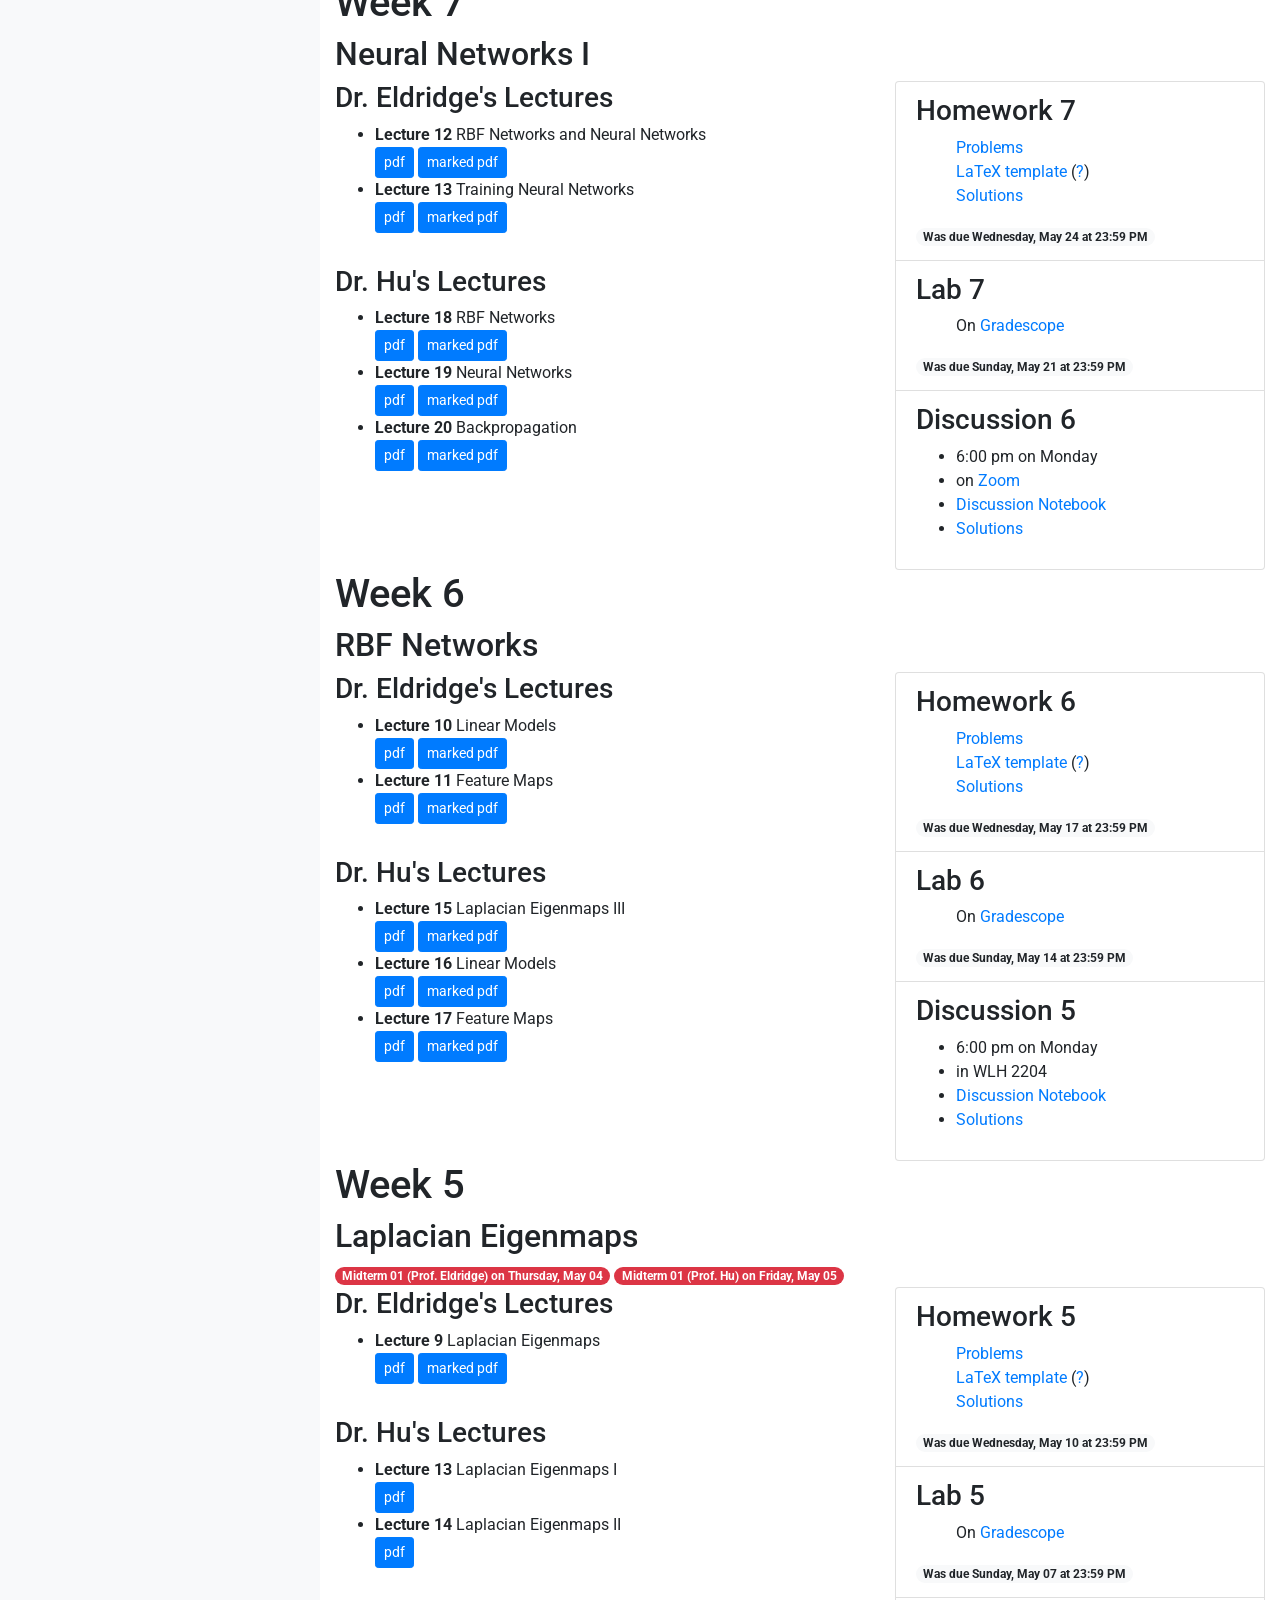
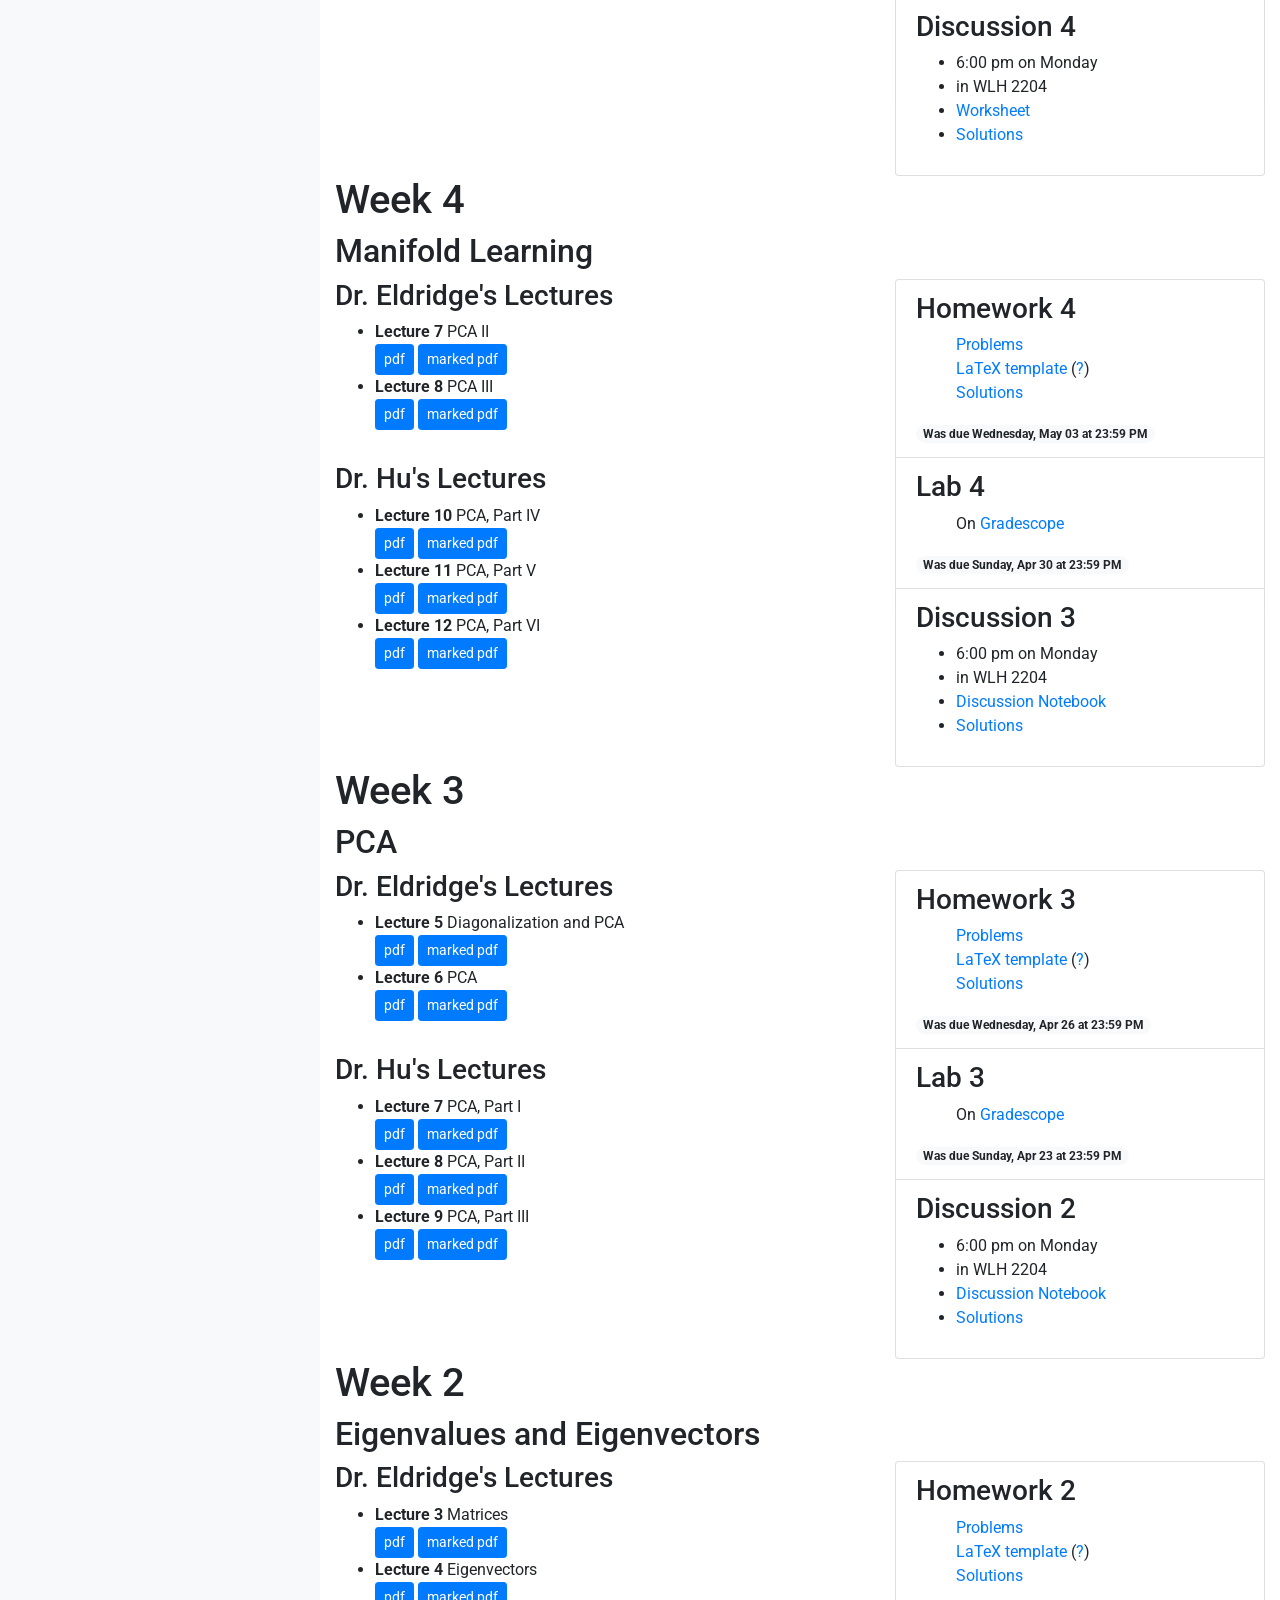
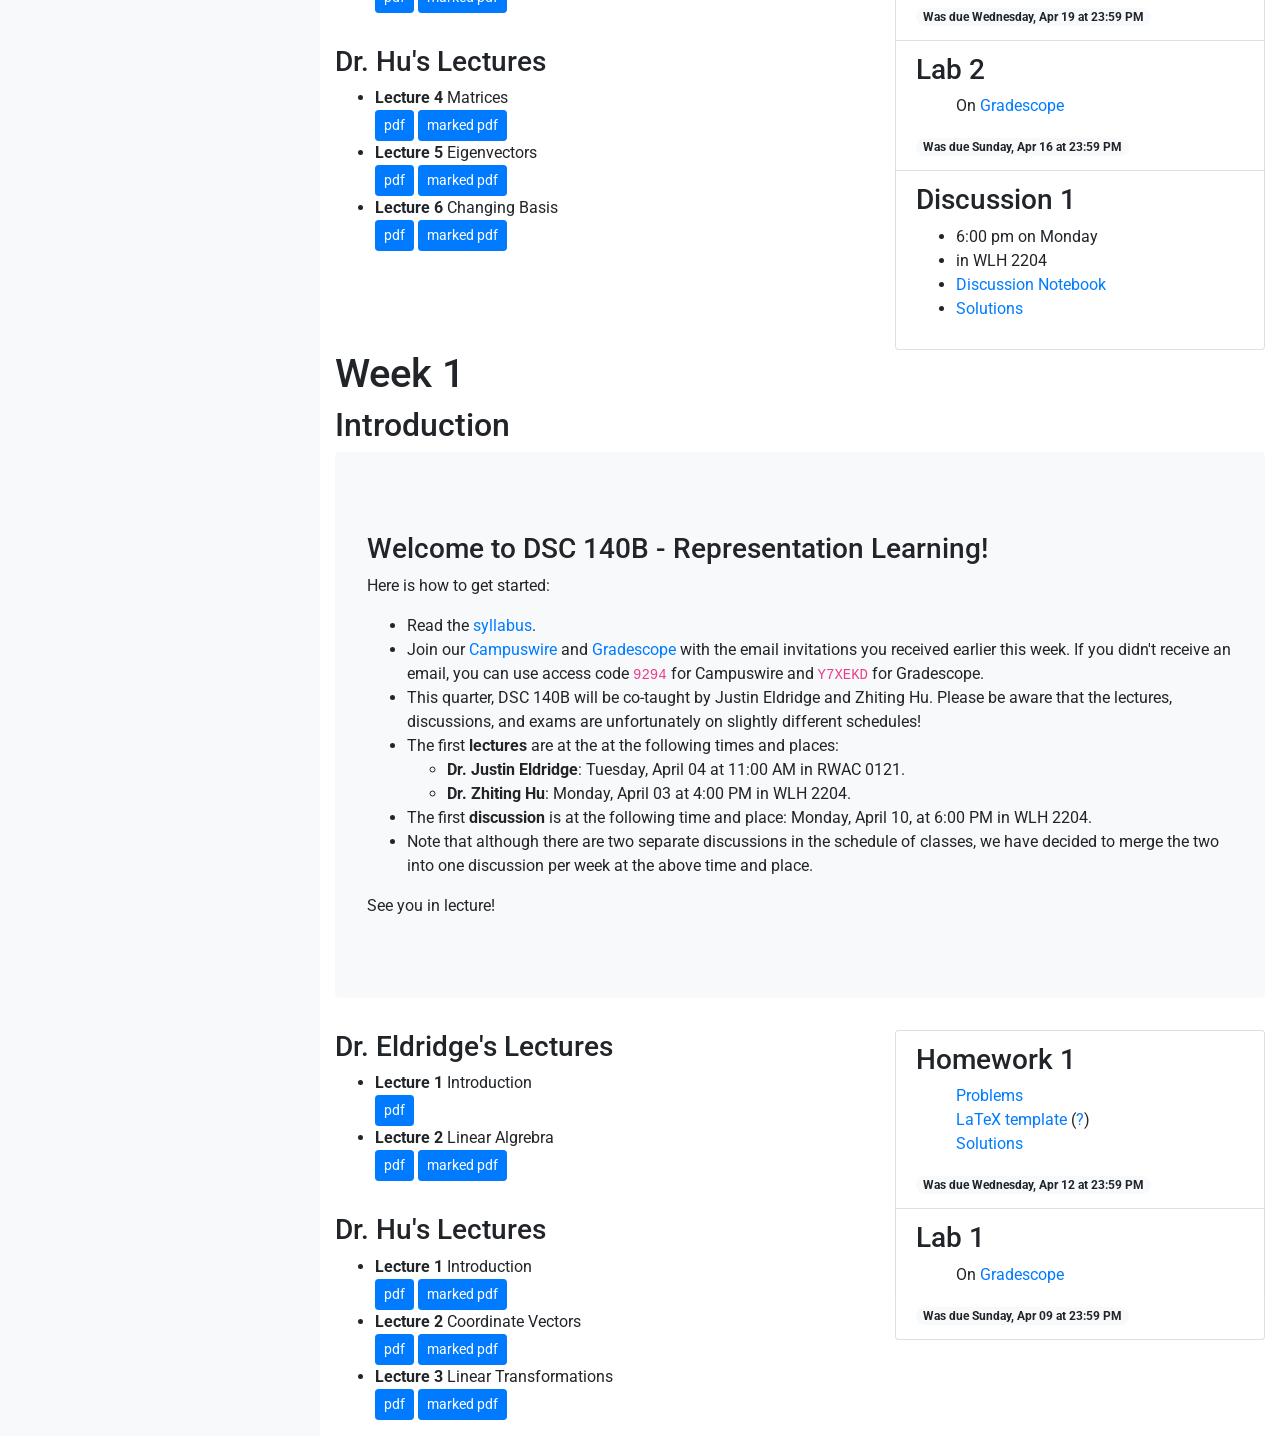
==== commit c2b3e527: "automata commit" ====
--- a/index.html
+++ b/index.html
@@ -595,9 +595,9 @@
                 </ul>
             </div>
 
-            <div class="badge badge-pill badge-danger">
-
-                    Due
+            <div class="badge badge-pill badge-light">
+
+                    Was due
 
                 Sunday, Jun 11 at 23:59 PM
             </div>
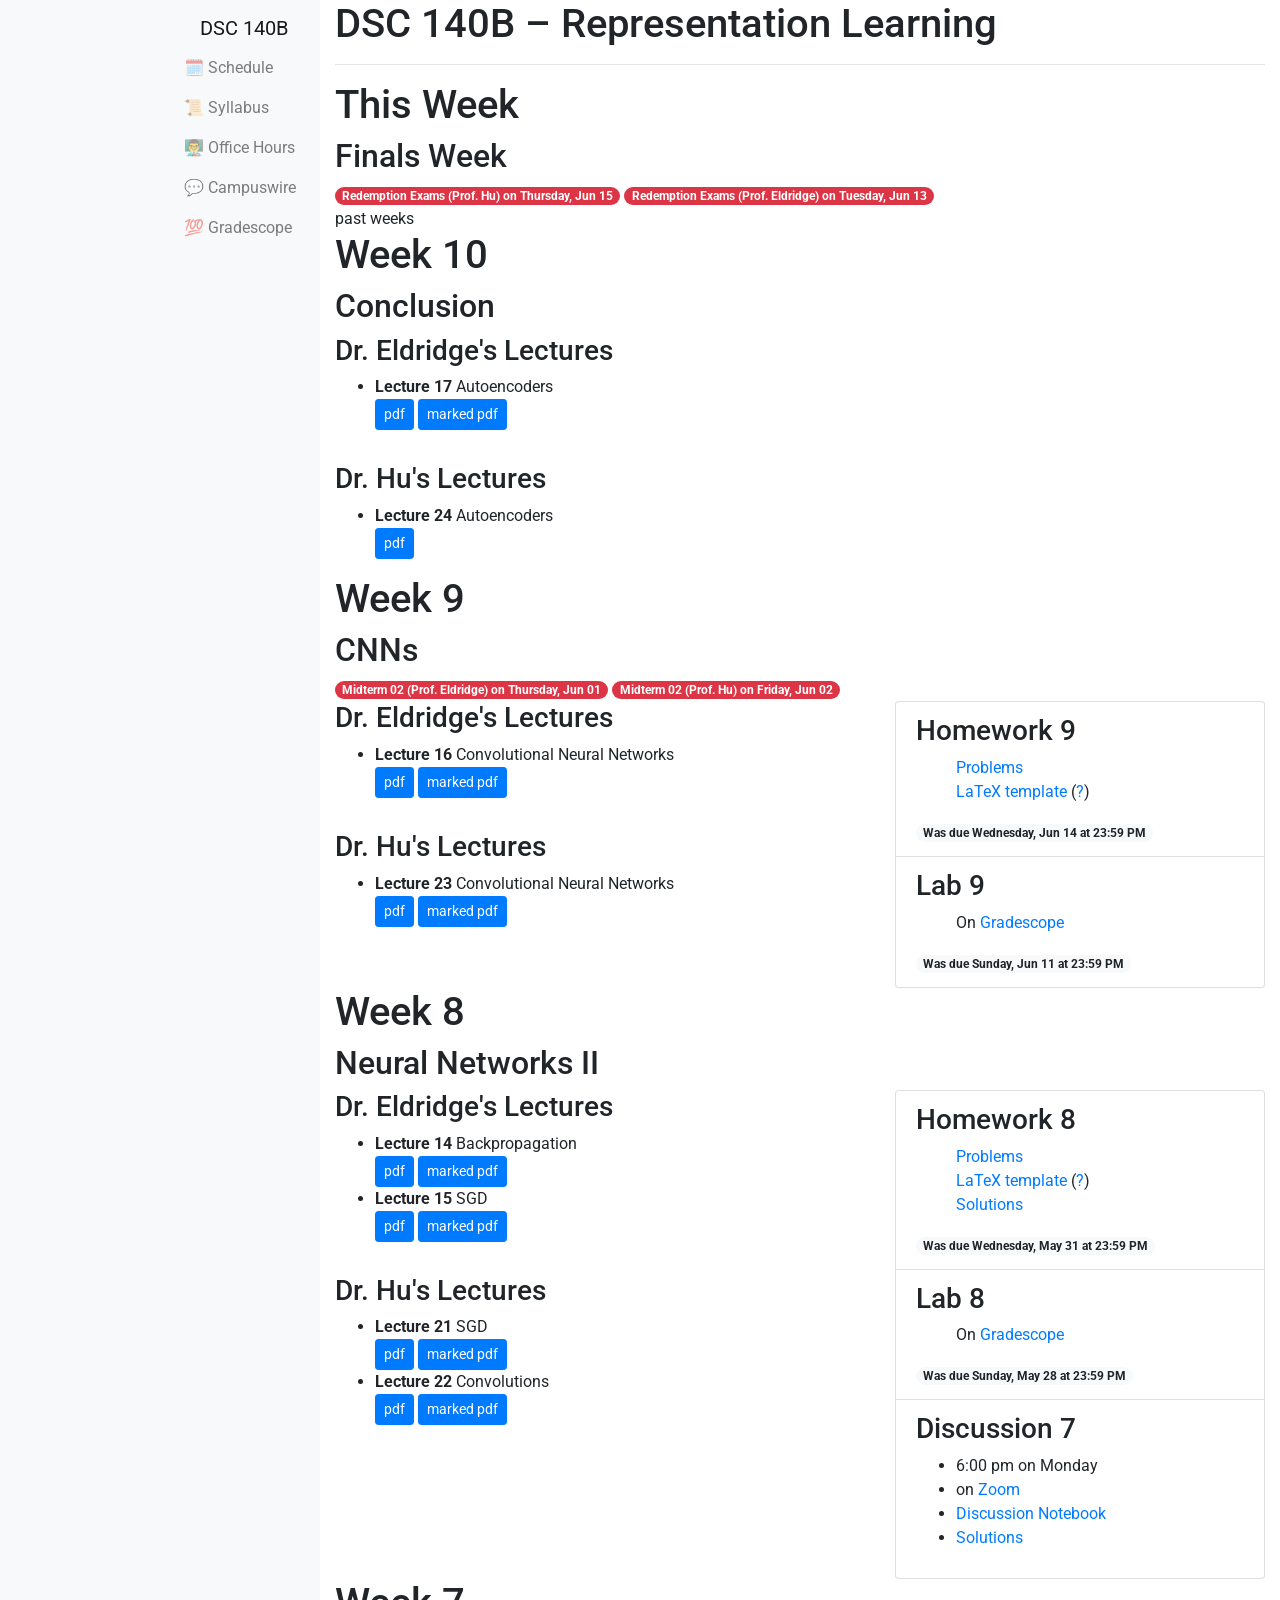
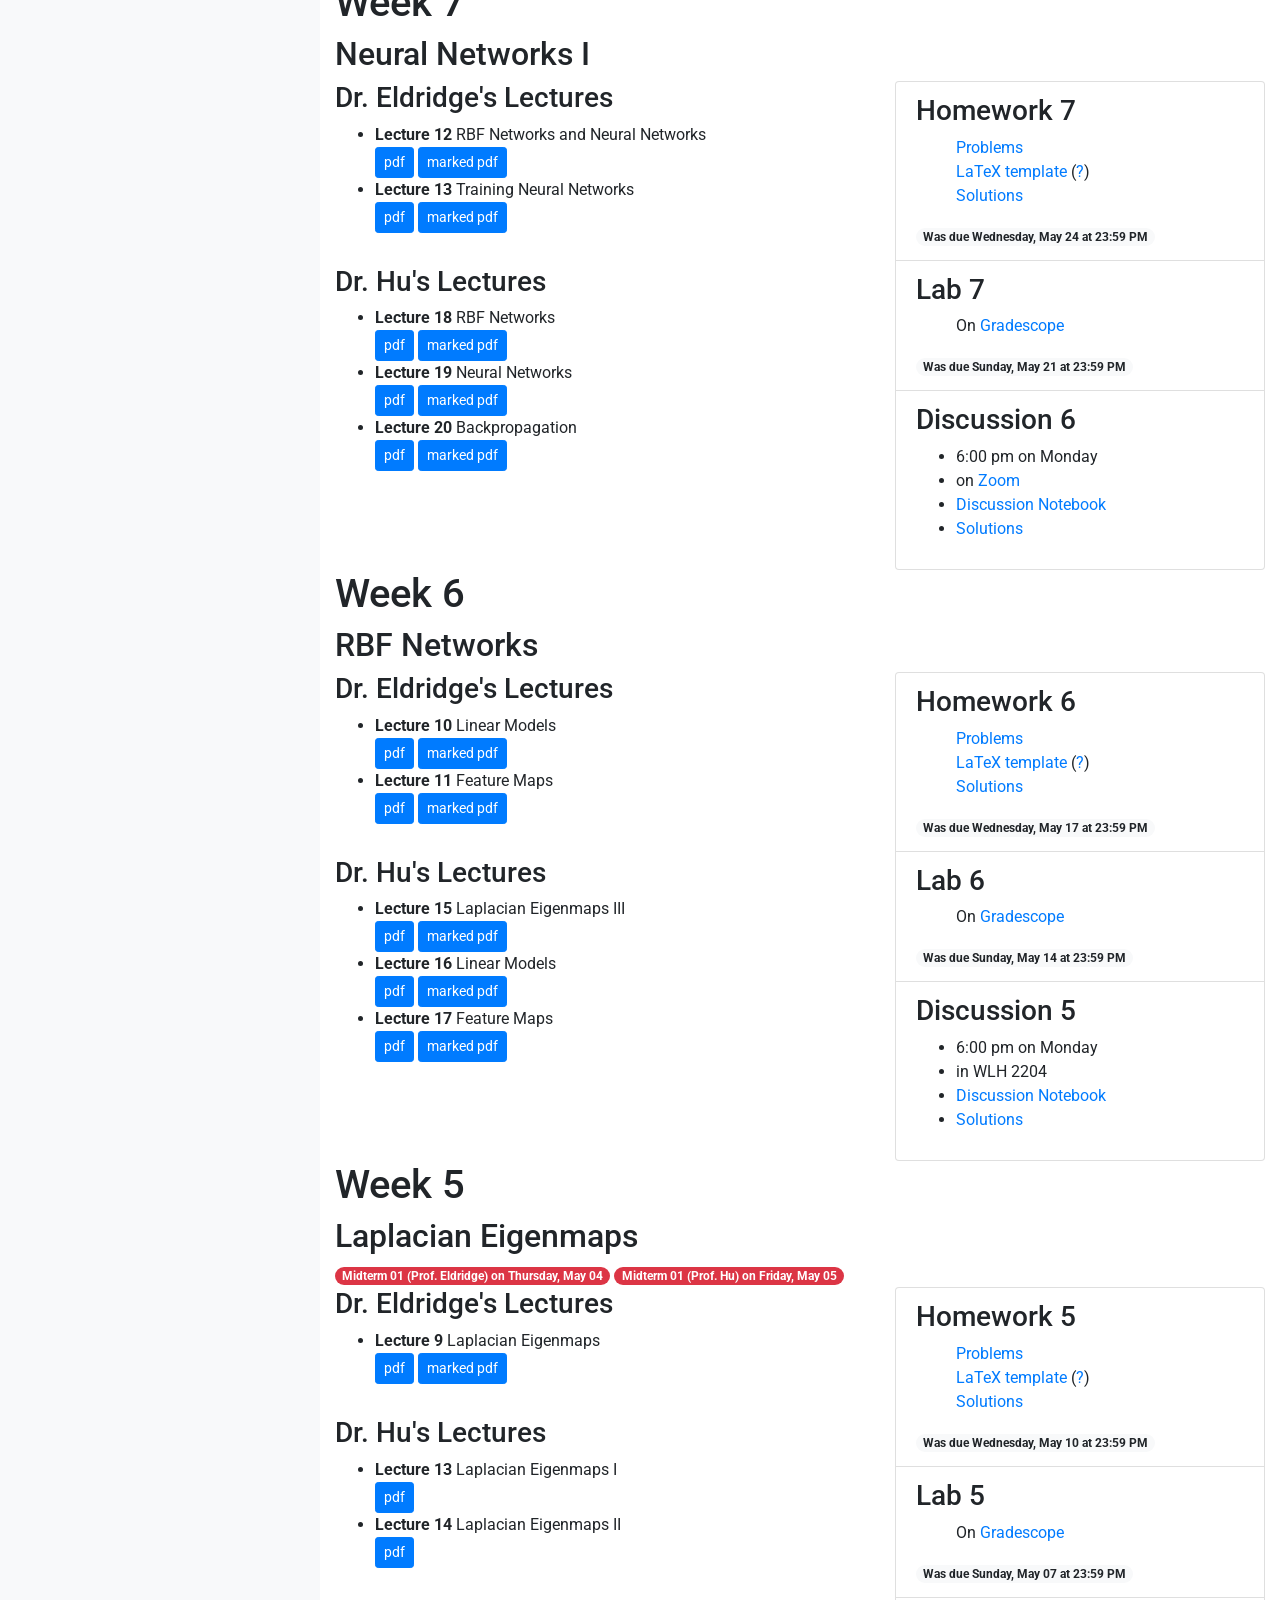
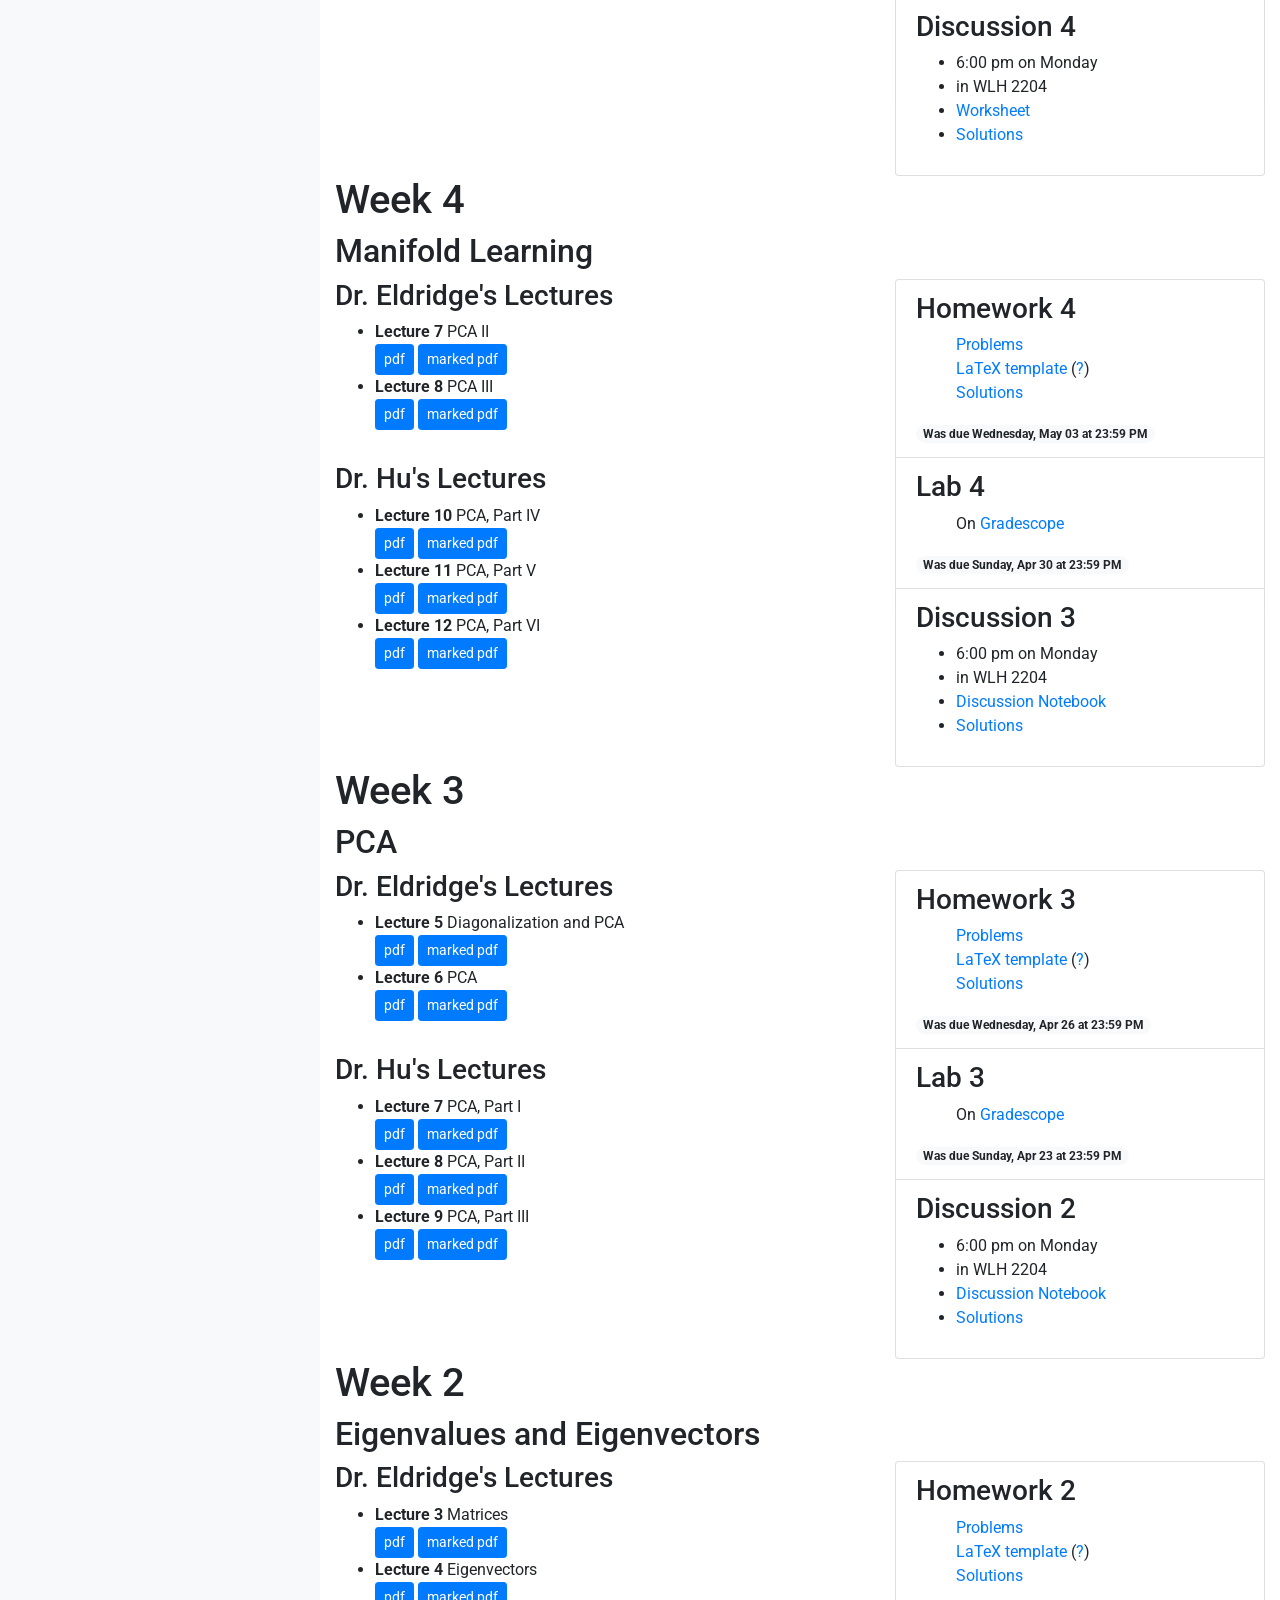
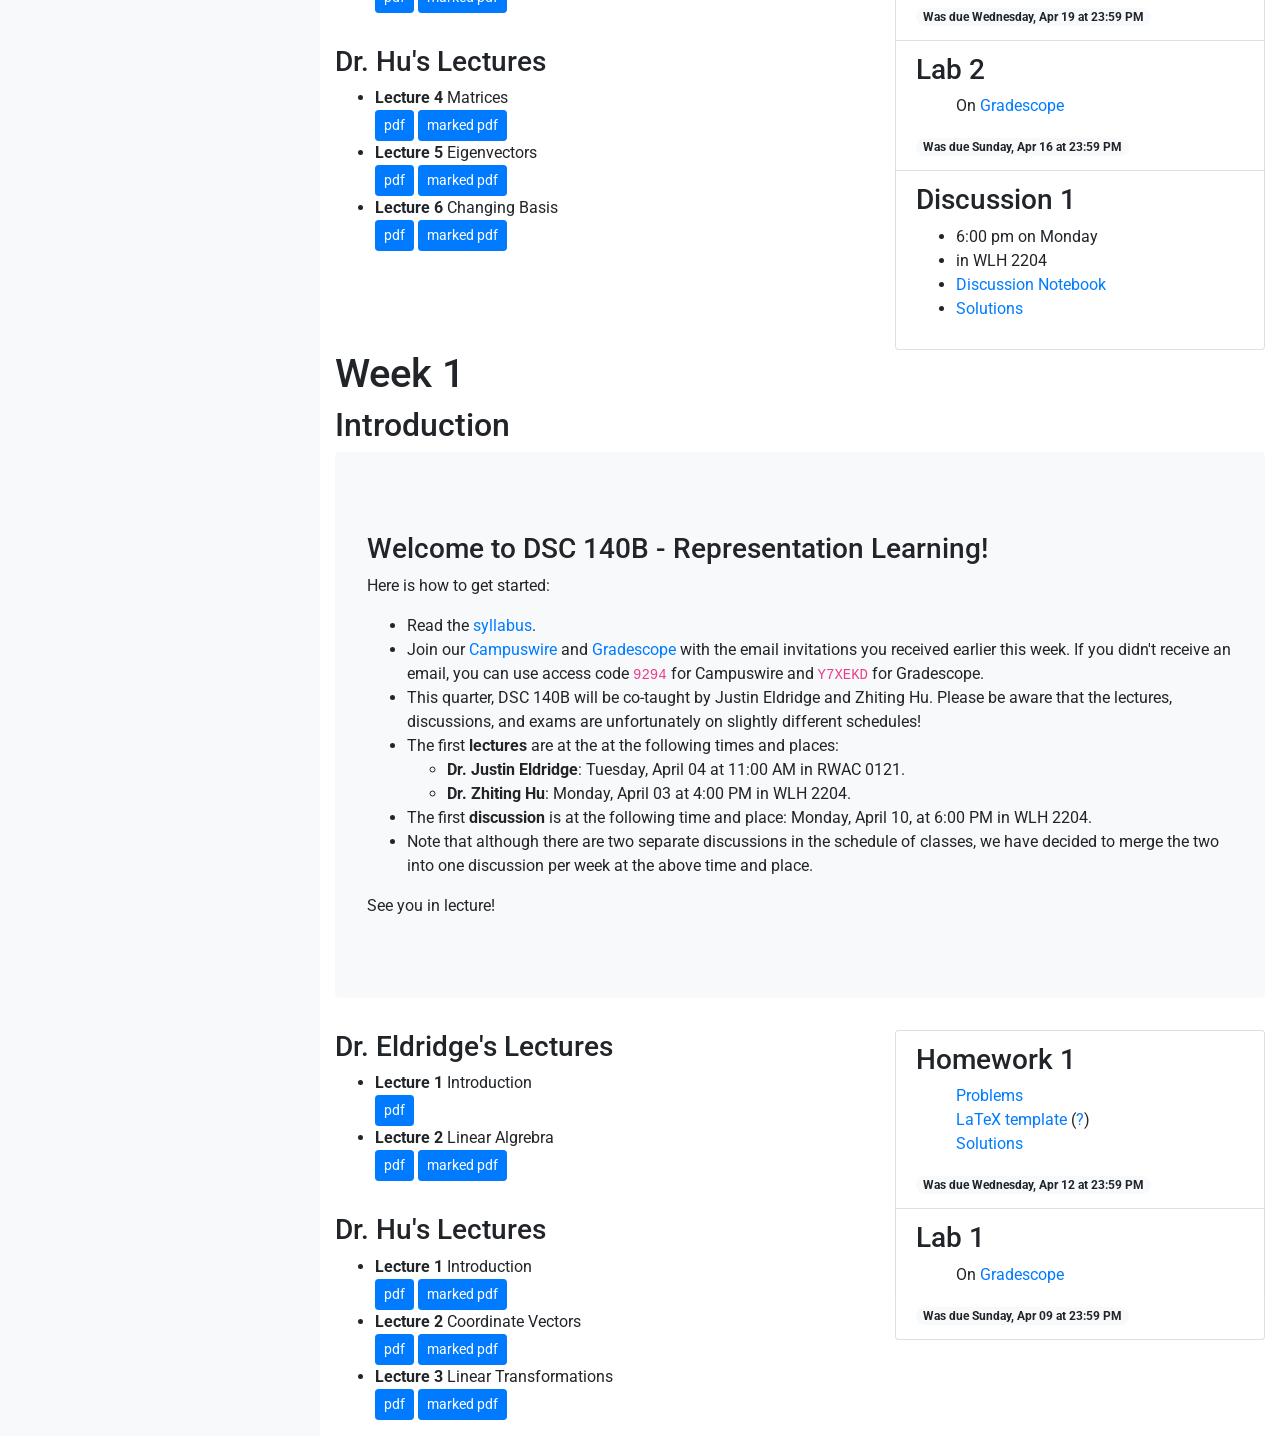
==== commit d8c9688f: "automata commit" ====
--- a/index.html
+++ b/index.html
@@ -549,9 +549,9 @@
                 </ul>
             </div>
 
-            <div class="badge badge-pill badge-danger">
-
-                    Due
+            <div class="badge badge-pill badge-light">
+
+                    Was due
 
                 Wednesday, Jun 14 at 23:59 PM
             </div>
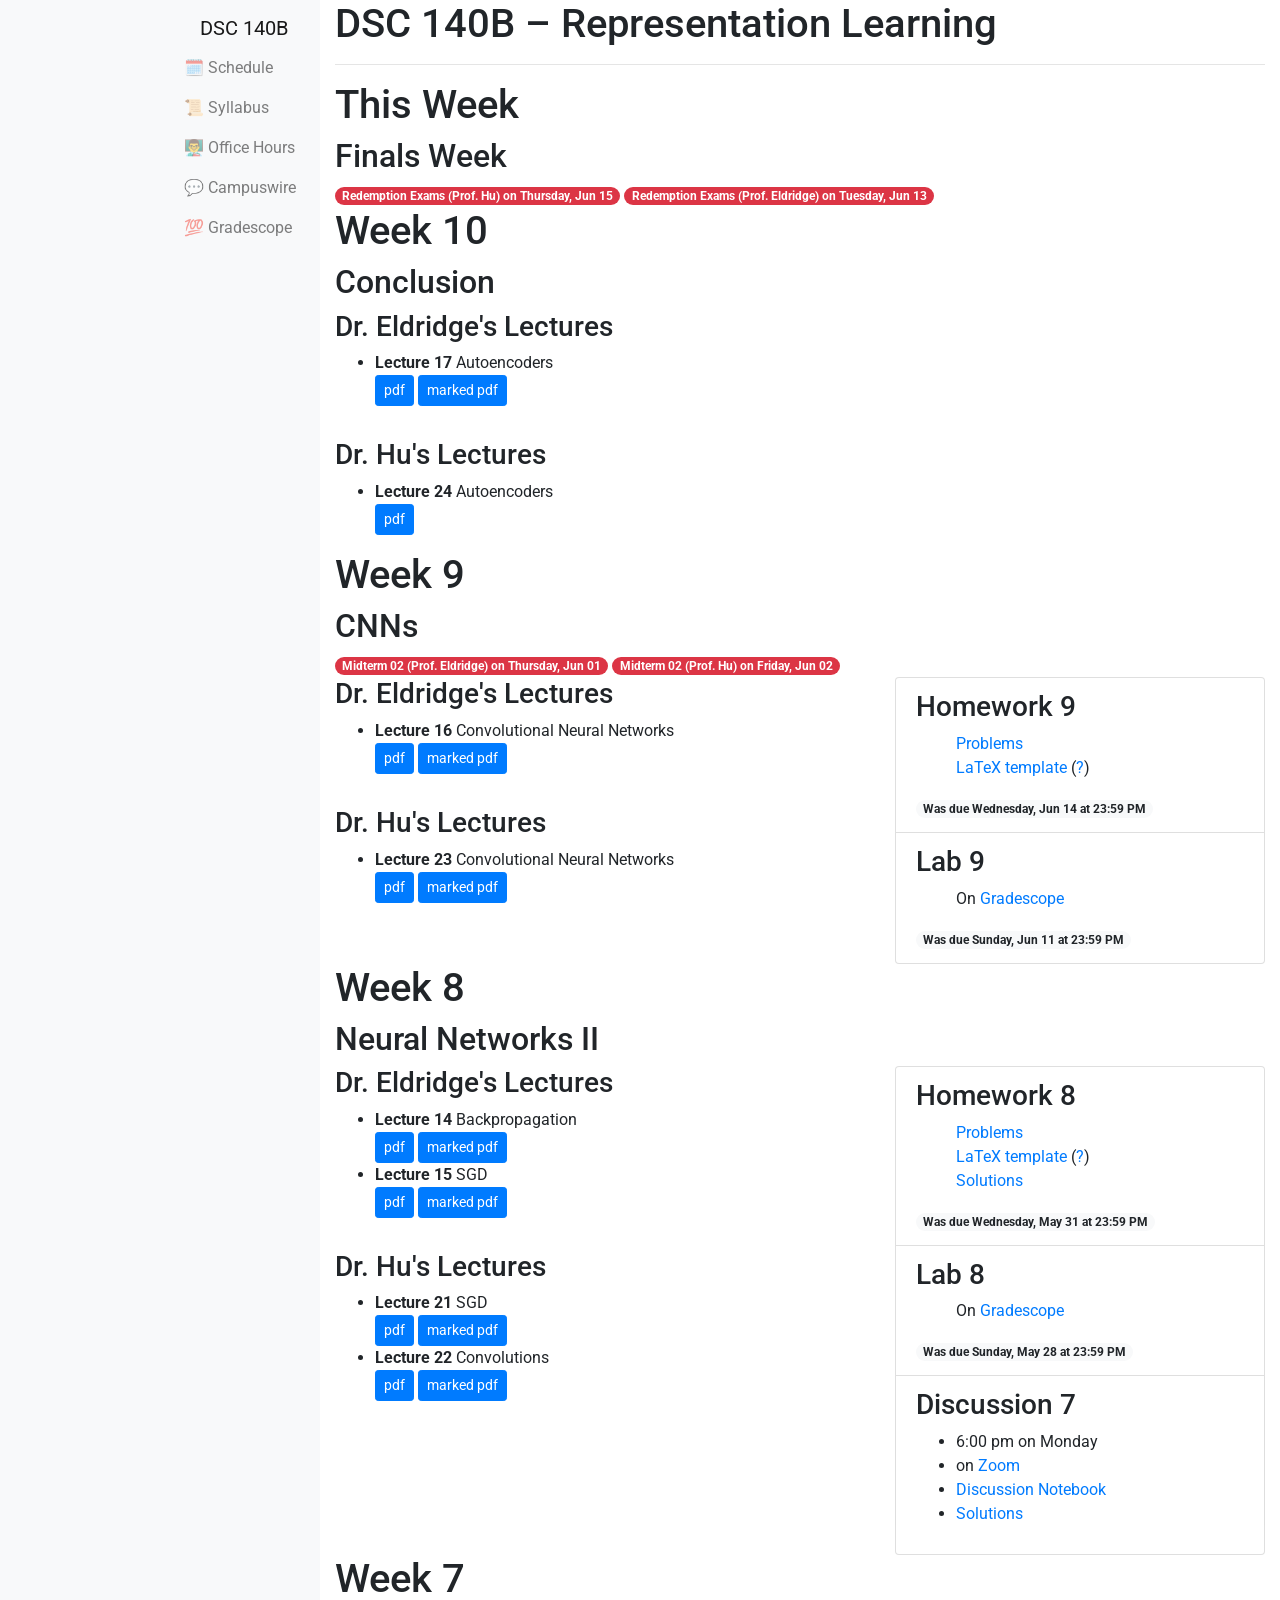
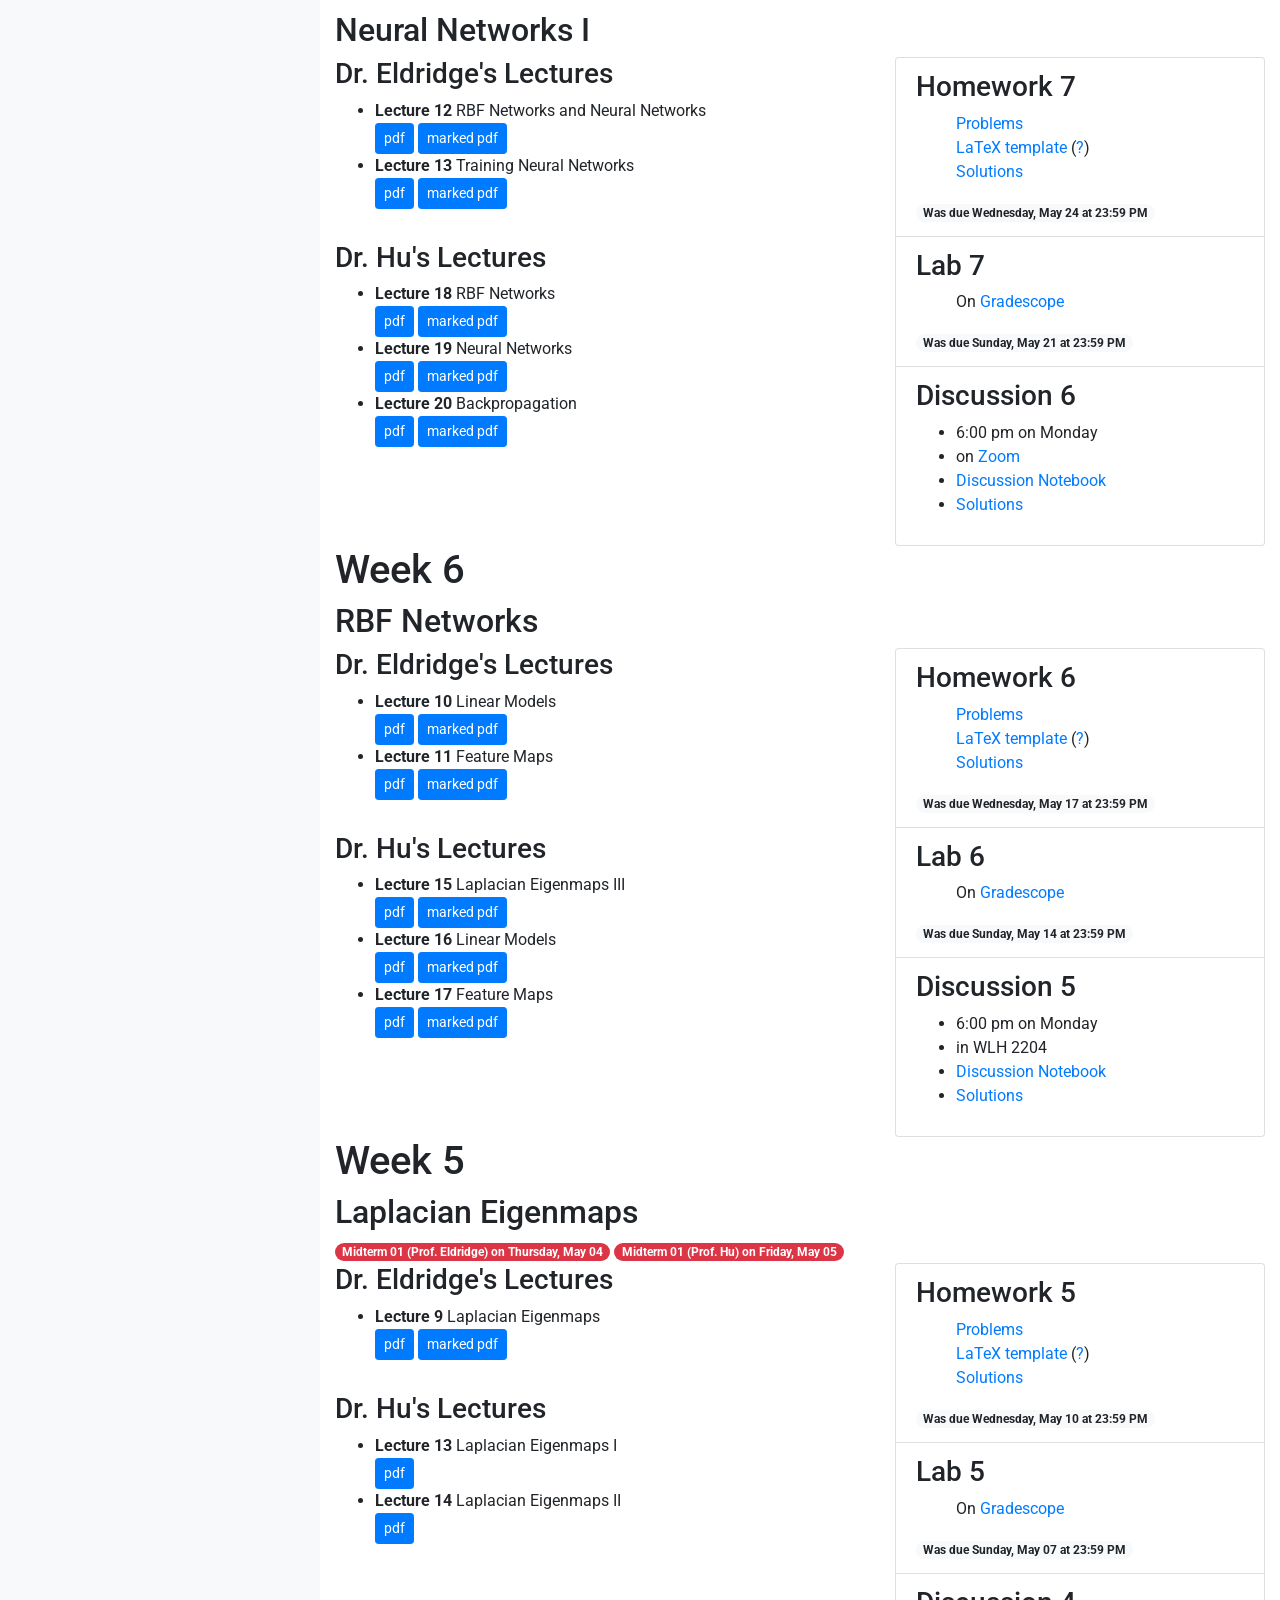
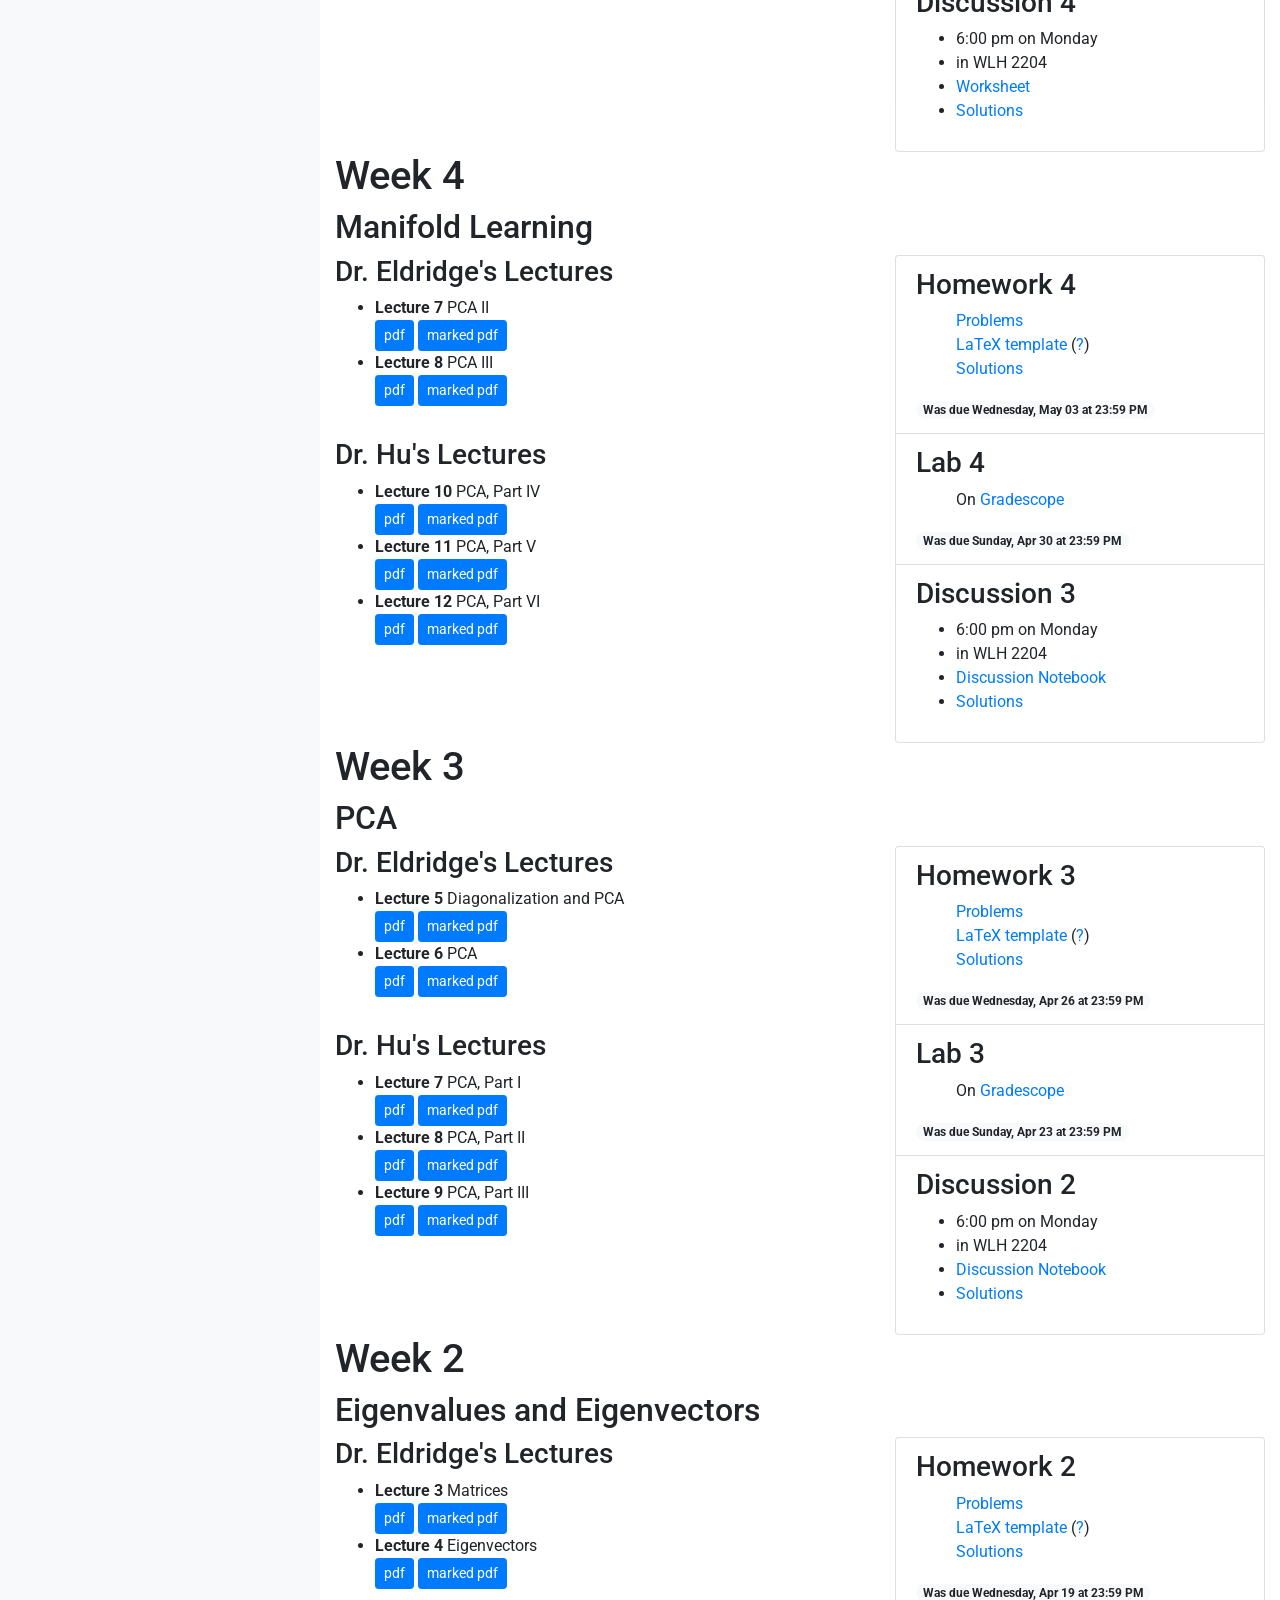
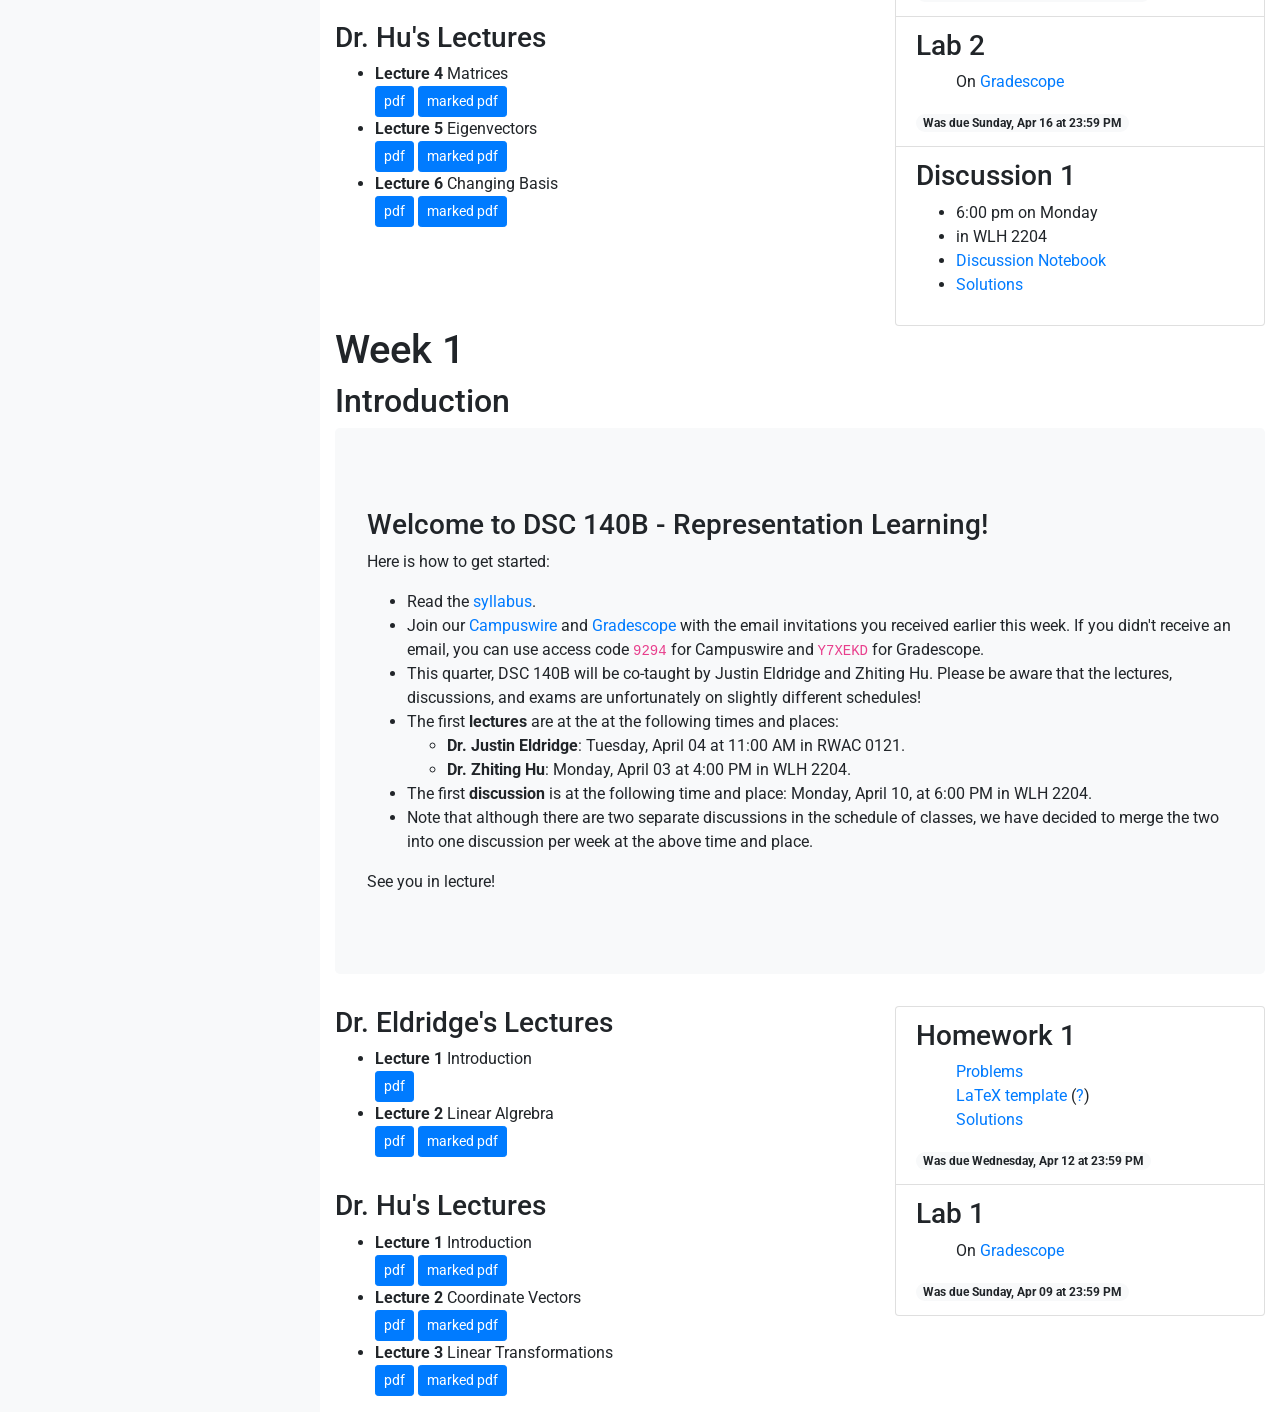
==== commit ff8a1c92: "automata commit" ====
--- a/index.html
+++ b/index.html
@@ -78,12 +78,6 @@
 
 
 
-
-
-
-
-
-
     <div class="schedule-week ">
         <div class="schedule-week-title">
             <h1 class="schedule-week-title-number">
@@ -171,16 +165,6 @@
 
 
     </div>
-
-
-
-
-
-
-            <div class="schedule-separator">
-                past weeks
-            </div>
-
 
 
 
@@ -322,12 +306,6 @@
 
 
     </div>
-
-
-
-
-
-
 
 
 
@@ -627,12 +605,6 @@
 
 
 
-
-
-
-
-
-
     <div class="schedule-week ">
         <div class="schedule-week-title">
             <h1 class="schedule-week-title-number">
@@ -1111,12 +1083,6 @@
 
 
 
-
-
-
-
-
-
     <div class="schedule-week ">
         <div class="schedule-week-title">
             <h1 class="schedule-week-title-number">
@@ -1617,12 +1583,6 @@
 
 
 
-
-
-
-
-
-
     <div class="schedule-week ">
         <div class="schedule-week-title">
             <h1 class="schedule-week-title-number">
@@ -2120,12 +2080,6 @@
 
 
 
-
-
-
-
-
-
     <div class="schedule-week ">
         <div class="schedule-week-title">
             <h1 class="schedule-week-title-number">
@@ -2579,12 +2533,6 @@
 
 
 
-
-
-
-
-
-
     <div class="schedule-week ">
         <div class="schedule-week-title">
             <h1 class="schedule-week-title-number">
@@ -3082,12 +3030,6 @@
 
 
 
-
-
-
-
-
-
     <div class="schedule-week ">
         <div class="schedule-week-title">
             <h1 class="schedule-week-title-number">
@@ -3585,12 +3527,6 @@
 
 
 
-
-
-
-
-
-
     <div class="schedule-week ">
         <div class="schedule-week-title">
             <h1 class="schedule-week-title-number">
@@ -4083,12 +4019,6 @@
 
 
     </div>
-
-
-
-
-
-
 
 
 
